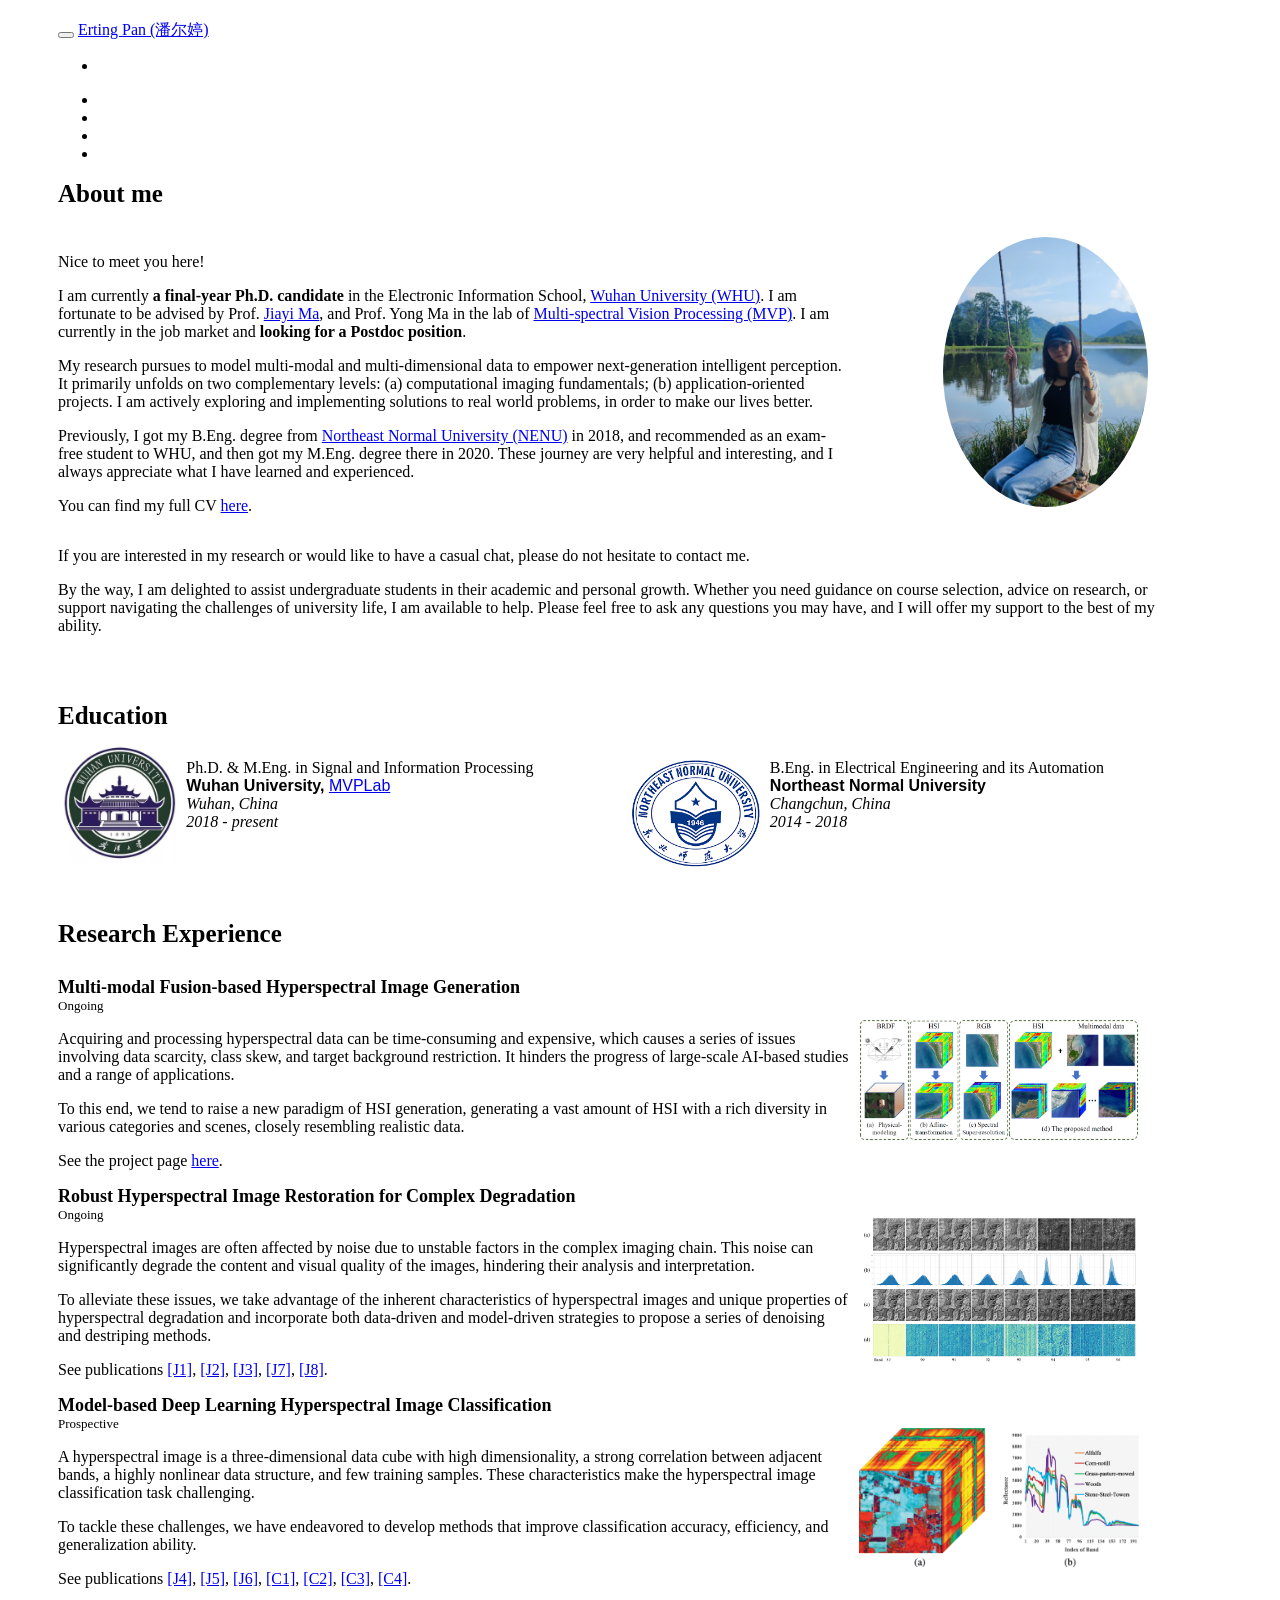
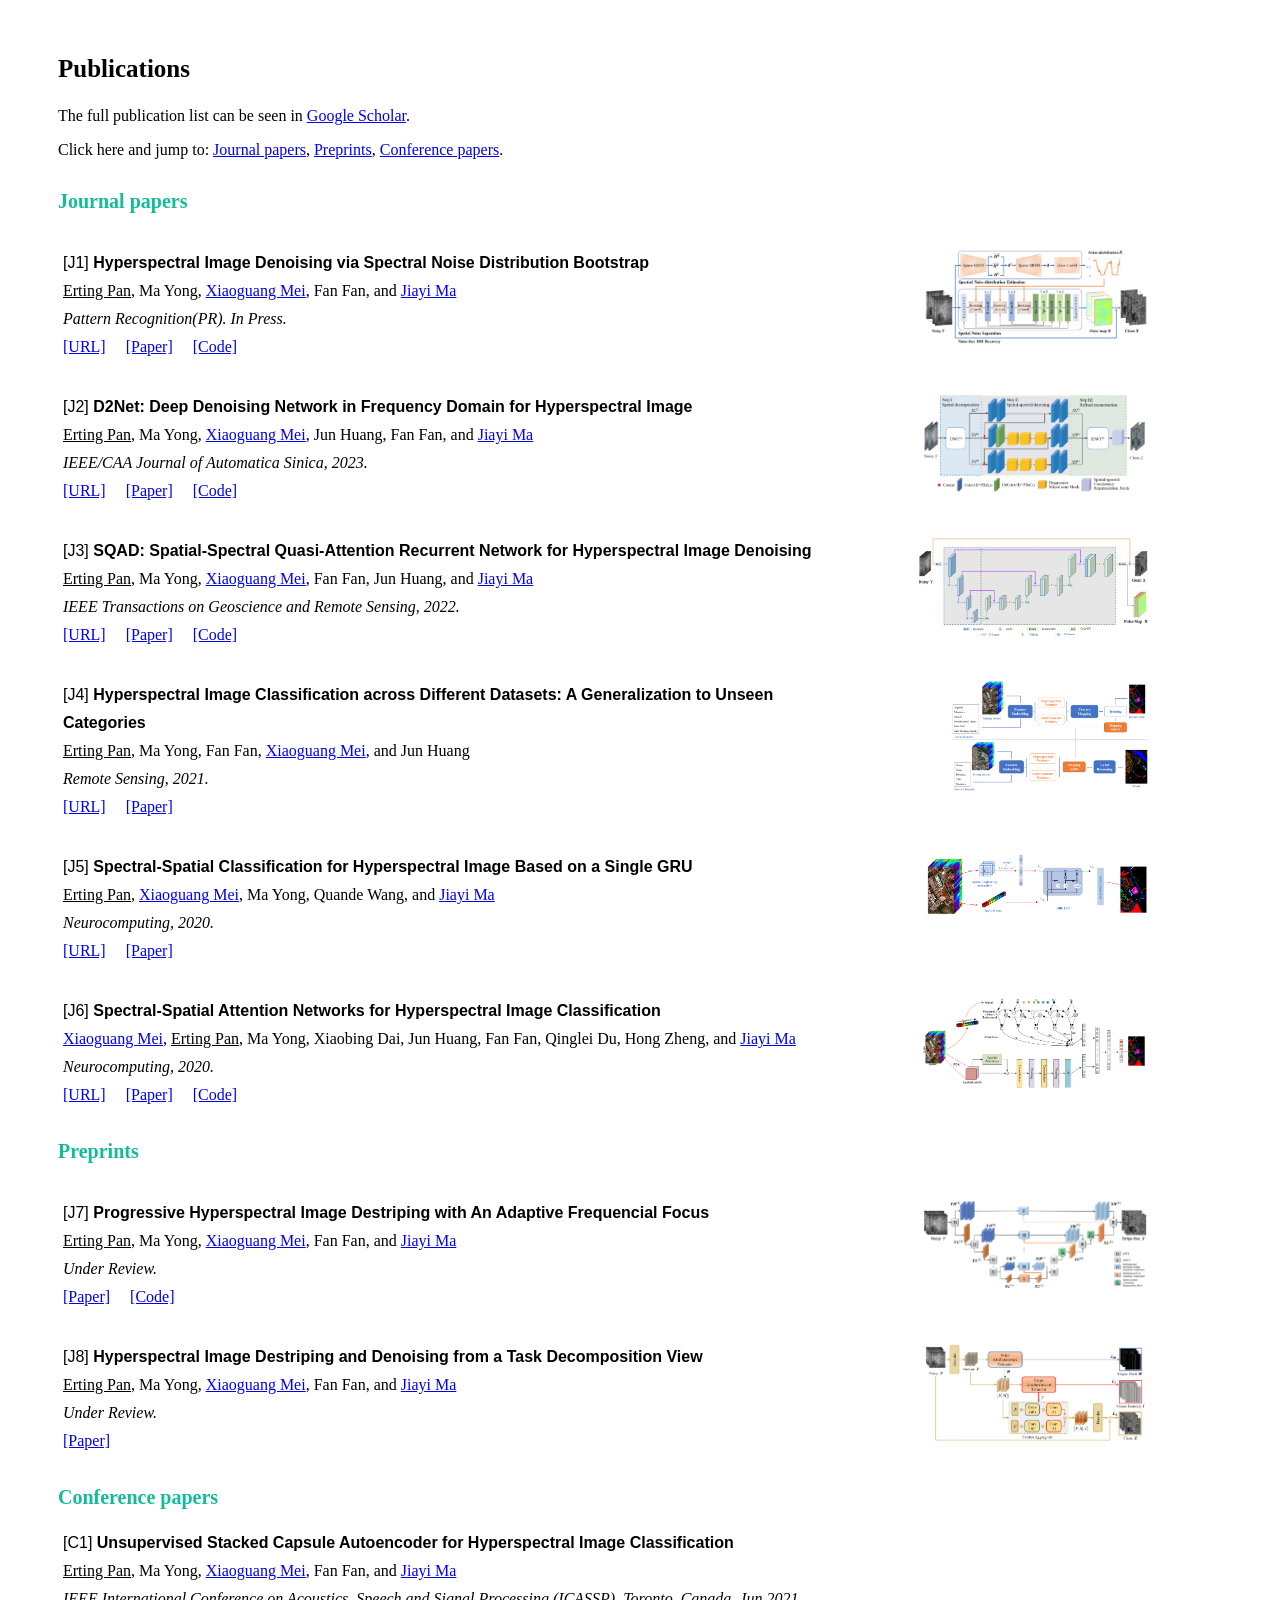
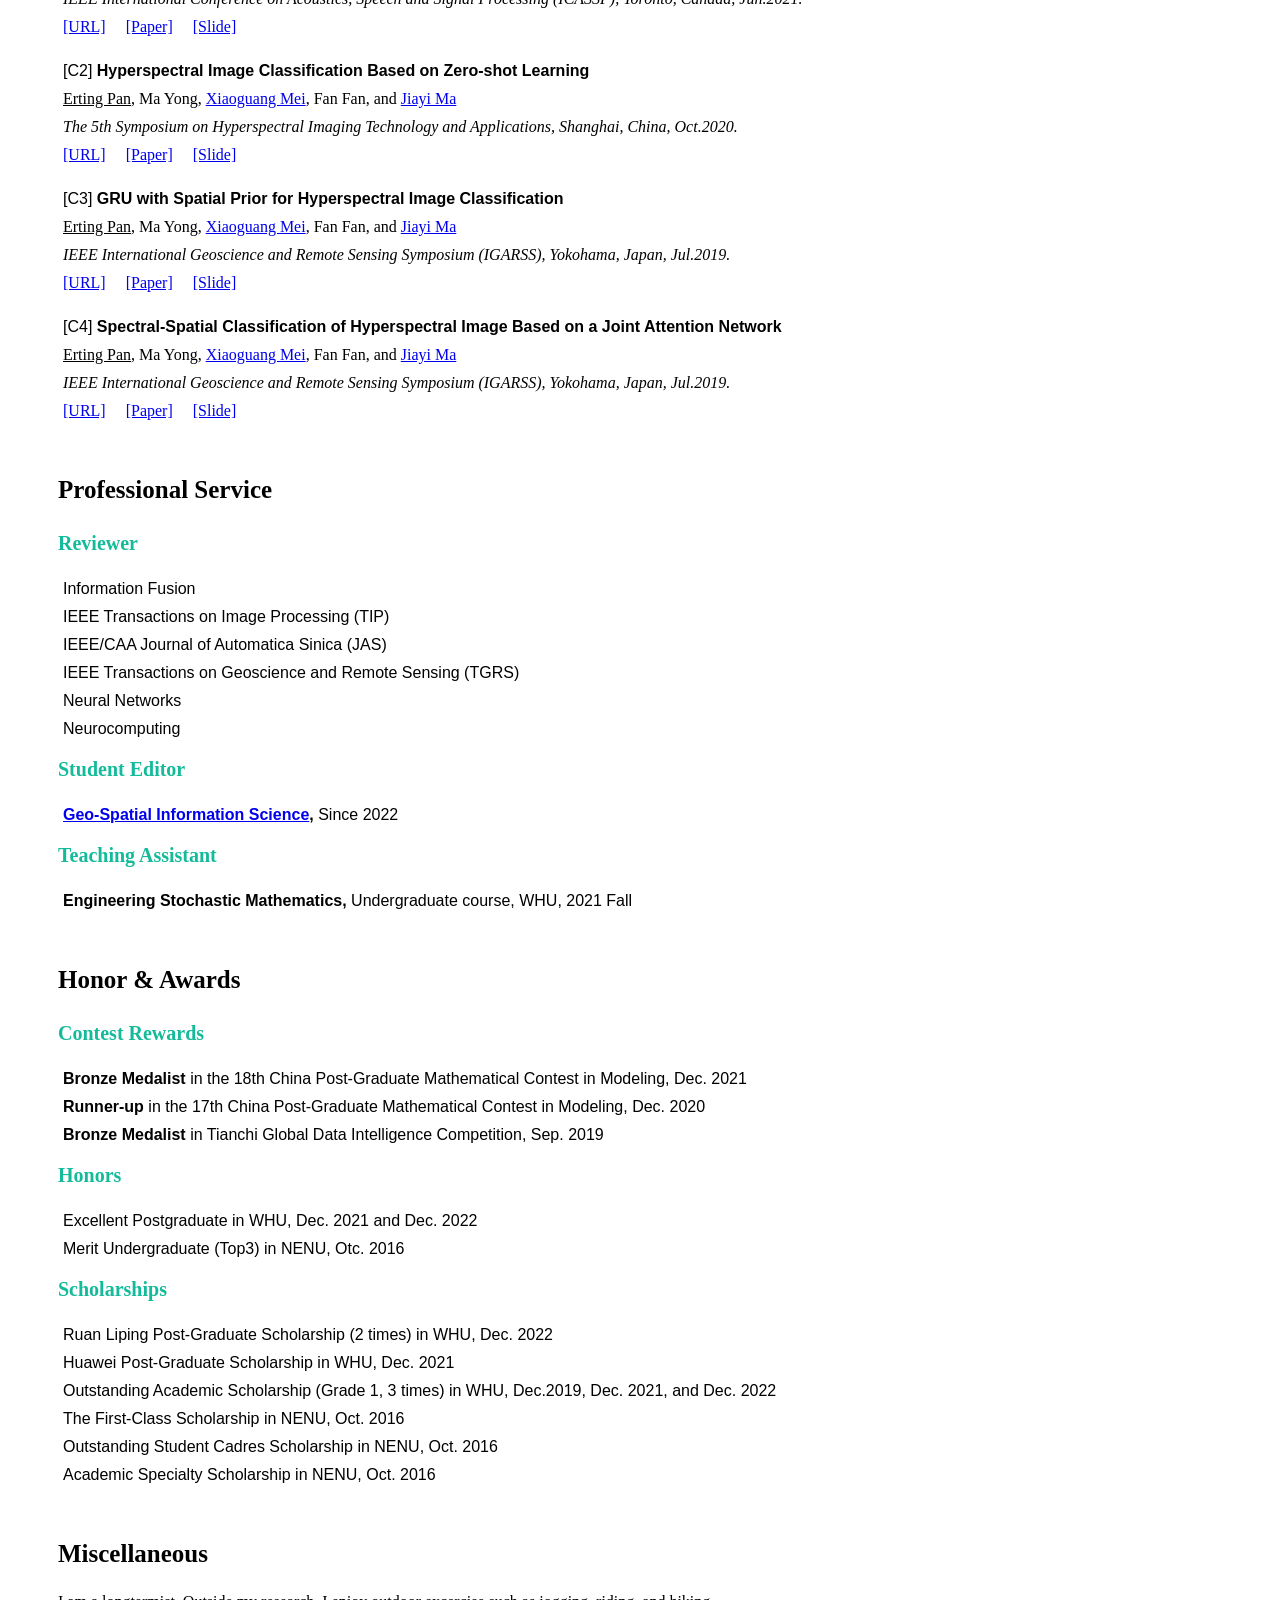
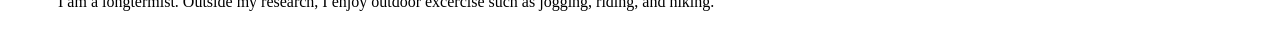
==== index.html @ c7784c76 "Update index.html" ====
<!DOCTYPE html>

<html>

<head>

<meta charset="utf-8" />
<meta name="generator" content="pandoc" />
<meta http-equiv="X-UA-Compatible" content="IE=EDGE" />


<title>Erting Pan</title>

<script src="site_libs/header-attrs-2.7/header-attrs.js"></script>
<script src="site_libs/jquery-1.11.3/jquery.min.js"></script>
<meta name="viewport" content="width=device-width, initial-scale=1" />
<link href="site_libs/bootstrap-3.3.5/css/flatly.min.css" rel="stylesheet" />
<script src="site_libs/bootstrap-3.3.5/js/bootstrap.min.js"></script>
<script src="site_libs/bootstrap-3.3.5/shim/html5shiv.min.js"></script>
<script src="site_libs/bootstrap-3.3.5/shim/respond.min.js"></script>
<style>h1 {font-size: 34px;}
       h1.title {font-size: 38px;}
       h2 {font-size: 30px;}
       h3 {font-size: 24px;}
       h4 {font-size: 18px;}
       h5 {font-size: 16px;}
       h6 {font-size: 12px;}
       code {color: inherit; background-color: rgba(0, 0, 0, 0.04);}
       pre:not([class]) { background-color: white }</style>
<script src="site_libs/jqueryui-1.11.4/jquery-ui.min.js"></script>
<link href="site_libs/tocify-1.9.1/jquery.tocify.css" rel="stylesheet" />
<script src="site_libs/tocify-1.9.1/jquery.tocify.js"></script>
<script src="site_libs/navigation-1.1/tabsets.js"></script>
<link href="site_libs/highlightjs-9.12.0/default.css" rel="stylesheet" />
<script src="site_libs/highlightjs-9.12.0/highlight.js"></script>
<link href="site_libs/font-awesome-5.1.0/css/all.css" rel="stylesheet" />
<link href="site_libs/font-awesome-5.1.0/css/v4-shims.css" rel="stylesheet" />
<link rel="apple-touch-icon" sizes="180x180" href="icon_images/marceline_180.jpg">
<link rel="icon" type="image/jpg" sizes="32x32" href="icon_images/marceline_32.jpg">
<link rel="icon" type="image/jpg" sizes="16x16" href="icon_images/marceline_16.jpg">
<link rel="manifest" href="icon_images/site.webmanifest">
<link rel="stylesheet" href="css/academicons.min.css"/>

<style type="text/css">
  code{white-space: pre-wrap;}
  span.smallcaps{font-variant: small-caps;}
  span.underline{text-decoration: underline;}
  div.column{display: inline-block; vertical-align: top; width: 50%;}
  div.hanging-indent{margin-left: 1.5em; text-indent: -1.5em;}
  ul.task-list{list-style: none;}
    </style>

<style type="text/css">code{white-space: pre;}</style>
<script type="text/javascript">
if (window.hljs) {
  hljs.configure({languages: []});
  hljs.initHighlightingOnLoad();
  if (document.readyState && document.readyState === "complete") {
    window.setTimeout(function() { hljs.initHighlighting(); }, 0);
  }
}
</script>



<style type = "text/css">
.main-container {
  max-width: 940px;
  margin-left: auto;
  margin-right: auto;
}
img {
  max-width:100%;
}
.tabbed-pane {
  padding-top: 12px;
}
.html-widget {
  margin-bottom: 20px;
}
button.code-folding-btn:focus {
  outline: none;
}
summary {
  display: list-item;
}
pre code {
  padding: 0;
}
</style>


<style type="text/css">
.dropdown-submenu {
  position: relative;
}
.dropdown-submenu>.dropdown-menu {
  top: 0;
  left: 100%;
  margin-top: -6px;
  margin-left: -1px;
  border-radius: 0 6px 6px 6px;
}
.dropdown-submenu:hover>.dropdown-menu {
  display: block;
}
.dropdown-submenu>a:after {
  display: block;
  content: " ";
  float: right;
  width: 0;
  height: 0;
  border-color: transparent;
  border-style: solid;
  border-width: 5px 0 5px 5px; 
  border-left-color: #cccccc;
  margin-top: 5px;
  margin-right: -10px;
}
.dropdown-submenu:hover>a:after {
  border-left-color: #adb5bd;
}
.dropdown-submenu.pull-left {
  float: none;
}
.dropdown-submenu.pull-left>.dropdown-menu {
  left: -100%;
  margin-left: 10px;
  border-radius: 6px 0 6px 6px;
}
</style>

<script type="text/javascript">
// manage active state of menu based on current page
$(document).ready(function () {
  // active menu anchor
  href = window.location.pathname
  href = href.substr(href.lastIndexOf('/') + 1)
  if (href === "")
    href = "index.html";
  var menuAnchor = $('a[href="' + href + '"]');

  // mark it active
  menuAnchor.tab('show');

  // if it's got a parent navbar menu mark it active as well
  menuAnchor.closest('li.dropdown').addClass('active');

  // Navbar adjustments
  var navHeight = $(".navbar").first().height() + 15;
  var style = document.createElement('style');
  var pt = "padding-top: " + navHeight + "px; ";
  var mt = "margin-top: -" + navHeight + "px; ";
  var css = "";
  // offset scroll position for anchor links (for fixed navbar)
  for (var i = 1; i <= 6; i++) {
    css += ".section h" + i + "{ " + pt + mt + "}\n";
  }
  style.innerHTML = "body {" + pt + "padding-bottom: 40px; }\n" + css;
  document.head.appendChild(style);
});
</script>

<!-- tabsets -->

<style type="text/css">
.tabset-dropdown > .nav-tabs {
  display: inline-table;
  max-height: 500px;
  min-height: 44px;
  overflow-y: auto;
  border: 1px solid #ddd;
  border-radius: 4px;
}

.tabset-dropdown > .nav-tabs > li.active:before {
  content: "";
  font-family: 'Glyphicons Halflings';
  display: inline-block;
  padding: 10px;
  border-right: 1px solid #ddd;
}

.tabset-dropdown > .nav-tabs.nav-tabs-open > li.active:before {
  content: "&#xe258;";
  border: none;
}

.tabset-dropdown > .nav-tabs.nav-tabs-open:before {
  content: "";
  font-family: 'Glyphicons Halflings';
  display: inline-block;
  padding: 10px;
  border-right: 1px solid #ddd;
}

.tabset-dropdown > .nav-tabs > li.active {
  display: block;
}

.tabset-dropdown > .nav-tabs > li > a,
.tabset-dropdown > .nav-tabs > li > a:focus,
.tabset-dropdown > .nav-tabs > li > a:hover {
  border: none;
  display: inline-block;
  border-radius: 4px;
  background-color: transparent;
}

.tabset-dropdown > .nav-tabs.nav-tabs-open > li {
  display: block;
  float: none;
}

.tabset-dropdown > .nav-tabs > li {
  display: none;
}
</style>

<!-- code folding -->



<style type="text/css">

#TOC {
  margin: 25px 0px 20px 0px;
}
@media (max-width: 768px) {
#TOC {
  position: relative;
  width: 100%;
}
}

@media print {
.toc-content {
  /* see https://github.com/w3c/csswg-drafts/issues/4434 */
  float: right;
}
}

.toc-content {
  padding-left: 30px;
  padding-right: 40px;
}

div.main-container {
  max-width: 1200px;
}

div.tocify {
  width: 20%;
  max-width: 260px;
  max-height: 85%;
}

@media (min-width: 768px) and (max-width: 991px) {
  div.tocify {
    width: 25%;
  }
}

@media (max-width: 767px) {
  div.tocify {
    width: 100%;
    max-width: none;
  }
}

.tocify ul, .tocify li {
  line-height: 20px;
}

.tocify-subheader .tocify-item {
  font-size: 0.90em;
}

.tocify .list-group-item {
  border-radius: 0px;
}


</style>

</head>

<body>


<div class="container-fluid main-container">

<!-- setup 3col/9col grid for toc_float and main content  -->
<div class="row">
<div class="col-sm-12 col-md-4 col-lg-3">
<div id="TOC" class="tocify">
</div>
</div>

<div class="toc-content col-sm-12 col-md-8 col-lg-9">


<div class="navbar navbar-default  navbar-fixed-top" role="navigation">
  <div class="container">
    <div class="navbar-header">
      <button type="button" class="navbar-toggle collapsed" data-toggle="collapse" data-target="#navbar">
        <span class="icon-bar"></span>
        <span class="icon-bar"></span>
        <span class="icon-bar"></span>
    </button>
    <a class="navbar-brand" href="index.html">Erting Pan (潘尔婷)</a>
    </div>
    <div id="navbar" class="navbar-collapse collapse">
      <ul class="nav navbar-nav">
        <li>
  <!--a href="mailto: panerting@whu.edu.cn">Contact</a-->
</li>
</ul>
 <ul class="nav navbar-nav navbar-right">
  <li>
    <a href="mailto:panerting@whu.edu.cn">
      <span class="fas fa-envelope fa-lg"></span>  
    </a>
  </li>
  <li>
  <a href="https://scholar.google.com/citations?user=dmHmfuYAAAAJ&hl=zh-CN&oi=ao">
  <span class="ai ai-google-scholar ai-lg"></span>   
  </a>
</li>
<li>
  <a href="https://github.com/EtPan">
    <span class="fab fa-github fa-lg"></span>  
  </a>
</li>
<li>
  <a href="https://www.researchgate.net/profile/Erting-Pan">
    <span class="fab fa-researchgate fa-lg"></span>  
  </a>
</li>
      </ul>
    </div><!--/.nav-collapse -->
  </div><!--/.container -->
</div><!--/.navbar -->

<div id="header">


</div>
<div class="row">
<h1 class="optima" id="home">
About me
</h1>
</div>
<div class="row">
<div class="column_info" style="column-gap:5px">
<p><span> 
Nice to meet you here!
</span></p>
<p><span>
I am currently <strong> a final-year Ph.D. candidate </strong> in the Electronic Information School, <a href="https://www.whu.edu.cn/">Wuhan University (WHU)</a>. I am fortunate to be advised by Prof. <a href="https://sites.google.com/site/jiayima2013/home">Jiayi Ma</a>, and Prof. Yong Ma in the lab of <a href="http://mvp.whu.edu.cn/">Multi-spectral Vision Processing (MVP)</a>. I am currently in the job market and <strong> looking for a Postdoc position</strong>.
</span></p>

<p><span> My research pursues to model multi-modal and multi-dimensional data to empower next-generation intelligent perception. It primarily unfolds on two complementary levels: (a) computational imaging fundamentals; (b) application-oriented projects. I am actively exploring and implementing solutions to real world problems, in order to make our lives better.</span></p>

<p><span>
Previously, I got my B.Eng. degree from <a href="https://www.nenu.edu.cn/">Northeast Normal University (NENU)</a> in 2018, and recommended as an exam-free student to WHU, and then got my M.Eng. degree there in 2020. These journey are very helpful and interesting, and I always appreciate what I have learned and experienced.
</span></p>

<p><span> You can find my full CV <a href="myfiles/ErtingPan_CV.pdf">here</a>. </span></p>


</div>
<figure>
<p>
<img class="img-circle" src="myimages/profile.jpg" style="height:270px; margin-left:5px" align="right">
</p>
</figure>
</div>

<div class="row">
<p><span>If you are interested in my research or would like to have a casual chat, please do not hesitate to contact me.   </span></p>
<p><span>By the way, I am delighted to assist undergraduate students in their academic and personal growth. Whether you need guidance on course selection, advice on research, or support navigating the challenges of university life, I am available to help. Please feel free to ask any questions you may have, and I will offer my support to the best of my ability. </span></p>
</div>

<p> <br> </p>

<div class="row">
  <h1 class="optima">
  Education
  </h1>
  </div>
  
  <div class="row">
  <div class="column2" style="column-gap:10px">
  <img src="myimages/Logo_WHU.jpg" style="height:120px; margin-right:5px" align="left"> 
  </p>
  <span> Ph.D. & M.Eng. in Signal and Information Processing </span><br> <span class="optima"> <strong>Wuhan University,</strong> <a href="http://mvp.whu.edu.cn/">MVPLab</a> </span><br> <span> <em>Wuhan, China</em> </span><br> <span> <em>2018 - present</em> </span>
  </div>
  <div class="column2">
  </p>
  <img src="myimages/Logo_NENU.png" style="height:110px; margin-right:0px" align="left" > 
  </p>
  <span> B.Eng. in Electrical Engineering and its Automation </span><br> <span class="optima"> <strong>Northeast Normal University</strong> </span><br> <span> <em>Changchun, China</em> </span><br> <span> <em>2014 - 2018</em> </span>
  </p>
  </div>
  </div>  
  <p> <br> </p>
  <div class="row">
    <h1 class="optima">
    Research Experience
    </h1>
    </div>
    
    <div class="row">
    
    <table
    style="width:100%;border:0px;border-spacing:0px;border-collapse:separate;margin-right:auto;margin-left:auto;">
    <tbody>
    
    <tr>
    <td style="padding:0px;width:70%;vertical-align:middle">
    <a style="font-size: large; font-weight: bold;">
    Multi-modal Fusion-based  Hyperspectral Image Generation
    </a><br>
    <div style="font-size: small;">
    Ongoing
    </div>
    <p></p>
    <p>
      Acquiring and processing hyperspectral data can be time-consuming and expensive, which causes a series of issues involving data scarcity, class skew, and target background restriction. It hinders the progress of large-scale AI-based studies and a range of applications. 
    </p><p>
      To this end, we tend to raise a new paradigm of HSI generation, generating a vast amount of HSI with a rich diversity in various categories and scenes, closely resembling realistic data. 
    </p><p>
      See the project page <a href="https://yuyang95.github.io/HSI-Synthesis.github.io/">here</a>.
    </p>
    </td>
    <td style="padding:10px;width:30%;vertical-align:middle">
    <img src="myimages/HSI_Generation.png" width="280">
    </td>
    </tr>
    <p></p>
    <p></p>
    <tr>
      <td style="padding:0px;width:70%;vertical-align:middle">
      <a style="font-size: large; font-weight: bold;">
      Robust Hyperspectral Image Restoration for Complex Degradation
      </a><br>
      <div style="font-size: small;">
      Ongoing
      </div>
      <p></p>
      <p>
      Hyperspectral images are often affected by noise due to unstable factors in the complex imaging chain. This noise can significantly degrade the content and visual quality of the images, hindering their analysis and interpretation. 
      </p><p>
      To alleviate these issues, we take advantage of the inherent characteristics of hyperspectral images and unique properties of hyperspectral degradation and incorporate both data-driven and model-driven strategies to propose a series of denoising and destriping methods. 
      </p><p>
      See publications <a href="#J1" >[J1]</a>, <a href="#J2" >[J2]</a>, <a href="#J3" >[J3]</a>, <a href="#J7" >[J7]</a>, <a href="#J8" >[J8]</a>.
      </p>
      </td>
      <td style="padding:10px;width:30%;vertical-align:middle">
      <img src="myimages/HSI_Restoration.png" width="280">
      </td>
      </tr>
      <p></p>
      <p></p>
    
      <tr>
      <td style="padding:0px;width:70%;vertical-align:middle">
      <a style="font-size: large; font-weight: bold;">
      Model-based Deep Learning Hyperspectral Image Classification
      </a><br>
      <div style="font-size: small;">
      Prospective
      </div>
      <p></p>
      <p>
      A hyperspectral image is a three-dimensional data cube with high dimensionality, a strong correlation between adjacent bands, a highly nonlinear data structure, and few training samples. These characteristics make the hyperspectral image classification task challenging. 
      </p><p>
      To tackle these challenges, we have endeavored to develop methods that improve classification accuracy, efficiency, and generalization ability. 
      </p><p>
      See publications  <a href="#J4" >[J4]</a>, <a href="#J5" >[J5]</a>, <a href="#J6" >[J6]</a>, <a href="#C1" >[C1]</a>, <a href="#C2" >[C2]</a>, <a href="#C3" >[C3]</a>, <a href="#C4" >[C4]</a>.
      </p>
      </td>
      <td style="padding:10px;width:30%;vertical-align:middle">
      <img src="myimages/HSI_Classification.png" width="280">
      </td>
      </tr>
      <p></p>

    </tbody>
    </table>
    
    </div>
<p> <br> </p>

<div class="row">
<h1 class="optima" id="pub">
Publications 
</h1>
</div>
<div class="row" style="margin-top:-5px">
<p>The full publication list can be seen in <a href="https://scholar.google.com/citations?user=dmHmfuYAAAAJ&hl=zh-CN&oi=ao">Google Scholar</a>.</p>
<p>Click here and jump to:   <a href="#jour" style="font-family:optima">Journal papers</a>, <a href="#pre" style="font-family:optima">Preprints</a>,  <a href="#conf" style="font-family:optima">Conference papers</a>.</p>
</div>


<div class="row" style="margin-top:-5px; margin-bottom:0px">
<h3 class="optima" id="jour">
Journal papers
</h3>
</div>
  
<div class="row">
  <div class="column_paper" style="column-gap:10px">
  <span class="optima" id="J1"> [J1] <strong>Hyperspectral Image Denoising via Spectral Noise Distribution Bootstrap</strong> </span><br> 
  <span> <u>Erting Pan</u>, Ma Yong, <a href="https://meixiaoguang.github.io/EN/">Xiaoguang Mei</a>, Fan Fan, and <a href="https://sites.google.com/site/jiayima2013/home">Jiayi Ma</a> </span><br> 
  <span> <em>Pattern Recognition(PR). In Press.</em> </span><br> 
  <span> <a href="https://doi.org/10.1016/j.patcog.2023.109699"><i class="fas fa-link"></i> [URL]</a> &nbsp &nbsp
    <a href="mypapers/2023PR_N-Net.pdf"><i class="fas fa-file-pdf"></i> [Paper]</a> &nbsp &nbsp
    <a href="https://github.com/EtPan/N-Net"><i class="fas fa-code"></i> [Code]</a> </span><br>
  </p>
  </div>
  <figure>
  <p>
  <img src="myimages/2023PR_NNet.png" 
  height="95px" width="auto" align="right">
  </figure>
  </div>


<div class="row">
  <div class="column_paper" style="column-gap:10px">
  <span class="optima" id="J2"> [J2]   <strong>D2Net: Deep Denoising Network in Frequency Domain for Hyperspectral Image</strong> </span><br> 
  <span> <u>Erting Pan</u>, Ma Yong, <a href="https://meixiaoguang.github.io/EN/">Xiaoguang Mei</a>, Jun Huang, Fan Fan, and <a href="https://sites.google.com/site/jiayima2013/home">Jiayi Ma</a> </span><br> 
  <span> <em>IEEE/CAA Journal of Automatica Sinica, 2023.</em> </span><br> 
  <span> <a href="https://ieeexplore.ieee.org/abstract/document/9910374"><i class="fas fa-link"></i> [URL]</a> &nbsp &nbsp
    <a href="mypapers/2023JAS_D2Net.pdf"><i class="fas fa-file-pdf"></i> [Paper]</a> &nbsp &nbsp
    <a href="https://github.com/EtPan/D2Net"><i class="fas fa-code"></i> [Code] </a> </span><br>
  </p>
  </div>
  <figure>
  <p>
  <img src="myimages/2023JAS_D2Net.png" 
  height="100px" width="auto" align="right">
  </figure>
  </div>

  <div class="row">
    <div class="column_paper" style="column-gap:10px">
    <span class="optima" id="J3"> [J3] <strong>SQAD: Spatial-Spectral Quasi-Attention Recurrent Network for Hyperspectral Image Denoising</strong> </span><br> 
    <span> <u>Erting Pan</u>, Ma Yong, <a href="https://meixiaoguang.github.io/EN/">Xiaoguang Mei</a>, Fan Fan, Jun Huang, and <a href="https://sites.google.com/site/jiayima2013/home">Jiayi Ma</a> </span><br> 
    <span> <em>IEEE Transactions on Geoscience and Remote Sensing, 2022.</em> </span><br> 
    <span><a href="https://ieeexplore.ieee.org/abstract/document/9732909"><i class="fas fa-link"></i> [URL]</a> &nbsp &nbsp
    <a href="mypapers/2022TGRS_SQAD.pdf"><i class="fas fa-file-pdf"></i>[Paper]</a> &nbsp &nbsp
    <a href="https://github.com/EtPan/SQAD"><i class="fas fa-code"></i>[Code]</a> </span><br>
    </p>
    </div>
    <figure>
    <p>
    <img src="myimages/2022TGRS_SQAD.png" 
    height="100px" width="auto" align="right">
    </figure>
    </div>

  <div class="row">
    <div class="column_paper" style="column-gap:10px">
    <span class="optima" id="J4"> [J4] <strong>Hyperspectral Image Classification across Different Datasets: A Generalization to Unseen Categories</strong> </span><br> 
    <span> <u>Erting Pan</u>, Ma Yong, Fan Fan, <a href="https://meixiaoguang.github.io/EN/">Xiaoguang Mei</a>, and Jun Huang </span><br> 
    <span> <em>Remote Sensing, 2021.</em> </span><br> 
    <span><a href="https://doi.org/10.3390/rs13091672"><i class="fas fa-link"></i> [URL]</a> &nbsp &nbsp
    <a href="mypapers/2021RS_ZSL.pdf"><i class="fas fa-file-pdf"></i>[Paper]</a> &nbsp &nbsp
    <!--a href="https://github.com/EtPan/SQAD"><i class="fas fa-code"></i> code</a--> 
    </span><br>
    </p>
    </div>
    <figure>
    <p>
    <img src="myimages/2021RS_ZSL.png" 
    height="110px" width="auto" align="right">
    </figure>
    </div>

  <div class="row">
    <div class="column_paper" style="column-gap:10px">
    <span class="optima" id="J5"> [J5] <strong>Spectral-Spatial Classification for Hyperspectral Image Based on a Single GRU</strong> </span><br> 
    <span> <u>Erting Pan</u>, <a href="https://meixiaoguang.github.io/EN/">Xiaoguang Mei</a>, Ma Yong, Quande Wang, and <a href="https://sites.google.com/site/jiayima2013/home">Jiayi Ma</a> </span><br> 
    <span> <em>Neurocomputing, 2020.</em> </span><br> 
    <span><a href=" https://doi.org/10.1016/j.neucom.2020.01.029"><i class="fas fa-link"></i> [URL]</a> &nbsp &nbsp
    <a href="mypapers/2020NeuroCom_SPGRU.pdf"><i class="fas fa-file-pdf"></i>[Paper]</a> 
    <!--a href="https://github.com/EtPan/SQAD"><i class="fas fa-code"></i> code</a--> 
    </span><br>
    </p>
    </div>
    <figure>
    <p>
    <img src="myimages/2020NeuCom_SPGRU.png" 
    height="63px" width="auto" align="right">
    </figure>
    </div>

  <div class="row">
    <div class="column_paper" style="column-gap:10px">
    <span class="optima" id="J6"> [J6] <strong>Spectral-Spatial Attention Networks for Hyperspectral Image Classification</strong> </span><br> 
    <span> <a href="https://meixiaoguang.github.io/EN/">Xiaoguang Mei</a>, <u>Erting Pan</u>, Ma Yong, Xiaobing Dai, Jun Huang, Fan Fan, Qinglei Du, Hong Zheng, and <a href="https://sites.google.com/site/jiayima2013/home">Jiayi Ma</a> </span><br> 
    <span> <em>Neurocomputing, 2020.</em> </span><br> 
    <span> <a href="https://doi.org/10.3390/rs11080963"><i class="fas fa-link"></i> [URL]</a> &nbsp &nbsp
    <a href="mypapers/2019RS_SSAN.pdf"><i class="fas fa-file-pdf"></i>[Paper]</a> &nbsp &nbsp
    <a href="https://github.com/EtPan/SSAN"><i class="fas fa-code"></i>[Code]</a> 
    </span><br>
    </p>
    </div>
    <figure>
    <p>
    <img src="myimages/2019RS_SSAN.png" 
    height="92px" width="auto" align="right">
    </figure>
    </div>

<div class="row" style="margin-top:-5px; margin-bottom:0px">
<h3 class="optima" id="pre">
Preprints
</h3>
</div>

  <div class="row">
    <div class="column_paper" style="column-gap:10px">
    <span class="optima" id="J7"> [J7] <strong>Progressive Hyperspectral Image Destriping with An Adaptive Frequencial Focus</strong> </span><br> 
    <span> <u>Erting Pan</u>, Ma Yong, <a href="https://meixiaoguang.github.io/EN/">Xiaoguang Mei</a>, Fan Fan, and <a href="https://sites.google.com/site/jiayima2013/home">Jiayi Ma</a> </span><br>  
    <span> <em>Under Review.</em> </span><br> 
    <span> <a href="mypapers/2023TGRS-PHID.pdf"><i class="fas fa-file-pdf"></i>[Paper]</a> &nbsp &nbsp
    <a href="https://github.com/EtPan/PHID"><i class="fas fa-code"></i>[Code]</a> 
    </span><br>
    </p>
    </div>
    <figure>
    <p>
    <img src="myimages/2023TGRS_PHID.png" 
    height="90px" width="auto" align="right">
    </figure>
    </div>

  <div class="row">
    <div class="column_paper" style="column-gap:10px">
    <span class="optima" id="J8"> [J8] <strong>Hyperspectral Image Destriping and Denoising from a Task Decomposition View</strong> </span><br> 
    <span> <u>Erting Pan</u>, Ma Yong, <a href="https://meixiaoguang.github.io/EN/">Xiaoguang Mei</a>, Fan Fan, and <a href="https://sites.google.com/site/jiayima2013/home">Jiayi Ma</a> </span><br>  
    <span> <em>Under Review.</em> </span><br> 
    <span> <a href="mypapers/2023.pdf"><i class="fas fa-file-pdf"></i>[Paper]</a> 
    <!--a href="https://github.com/EtPan/SSAN"><i class="fas fa-code"></i> code</a--> 
    </span><br>
    </p>
    </div>
    <figure>
    <p>
    <img src="myimages/2023PR-MTL.png" 
    height="100px" width="auto" align="right">
    </figure>
    </div>

<div class="row" style="margin-top:-5px; margin-bottom:0px">
<h3 class="optima" id="conf">
Conference papers
</h3>
</div>

  <div class="row">
    <div class="column_conf">
    <span class="optima" id="C1"> [C1] <strong>Unsupervised Stacked Capsule Autoencoder for Hyperspectral Image Classification</strong> </span><br> 
    <span> <u>Erting Pan</u>, Ma Yong, <a href="https://meixiaoguang.github.io/EN/">Xiaoguang Mei</a>, Fan Fan, and <a href="https://sites.google.com/site/jiayima2013/home">Jiayi Ma</a> </span><br>  
    <span> <em> IEEE International Conference on Acoustics, Speech and Signal Processing (ICASSP), Toronto, Canada, Jun.2021.</em> </span><br> 
    <span><a href="https://www.2021.ieeeicassp.org/2021.ieeeicassp.org/papers/ViewPaper481e.html?PaperNum=4738"><i class="fas fa-link"></i> [URL]</a> &nbsp &nbsp
    <a href="mypapers/2021ICASSP.pdf"><i class="fas fa-file-pdf"></i>[Paper]</a> &nbsp &nbsp
    <a href="mypapers/Slides_ICASSP2021.pdf"><i class="fab fa-slideshare"></i>[Slide]</a> 
    </span><br>
    </p>
    </div></div>

  <div class="row">
    <div class="column_conf">
    <span class="optima" id="C2"> [C2]  <strong>Hyperspectral Image Classification Based on Zero-shot Learning</strong> </span><br> 
    <span> <u>Erting Pan</u>, Ma Yong, <a href="https://meixiaoguang.github.io/EN/">Xiaoguang Mei</a>, Fan Fan, and <a href="https://sites.google.com/site/jiayima2013/home">Jiayi Ma</a> </span><br>  
    <span> <em>The 5th Symposium on Hyperspectral Imaging Technology and Applications, Shanghai, China, Oct.2020.</em> </span><br> 
    <span> <a href="https://b2b.csoe.org.cn/meeting/GGP2020.html"><i class="fas fa-link"></i> [URL]</a> &nbsp &nbsp
    <a href="mypapers/2020GGP-09-002.pdf"><i class="fas fa-file-pdf"></i> [Paper]</a> &nbsp &nbsp
    <a href="mypapers/Slides_GGP2020pdf.pdf"><i class="fab fa-slideshare"></i>[Slide]</a> 
    </span><br>
    </p>
    </div></div>

  <div class="row">
    <div class="column_conf">
    <span class="optima" id="C3"> [C3]  <strong>GRU with Spatial Prior for Hyperspectral Image Classification</strong> </span><br> 
    <span> <u>Erting Pan</u>, Ma Yong, <a href="https://meixiaoguang.github.io/EN/">Xiaoguang Mei</a>, Fan Fan, and <a href="https://sites.google.com/site/jiayima2013/home">Jiayi Ma</a> </span><br>  
    <span> <em>IEEE International Geoscience and Remote Sensing Symposium (IGARSS), Yokohama, Japan, Jul.2019.</em> </span><br> 
    <span> <a href="https://igarss2019.org/papers/Viewpapers.asp?PaperNum=3955"><i class="fas fa-link"></i> [URL]</a> &nbsp &nbsp
    <a href="mypapers/2019IGRASS_SPGRU.pdf"><i class="fas fa-file-pdf"></i>[Paper]</a> &nbsp &nbsp
    <a href="mypapers/Slides_IGARSS2019_SSGRU.pdf"><i class="fab fa-slideshare"></i>[Slide]</a> 
    </span><br>
    </p>
    </div></div>
      
  <div class="row">
    <div class="column_conf">
    <span class="optima" id="C4"> [C4]  <strong>Spectral-Spatial Classification of Hyperspectral Image Based on a Joint Attention Network</strong> </span><br> 
    <span> <u>Erting Pan</u>, Ma Yong, <a href="https://meixiaoguang.github.io/EN/">Xiaoguang Mei</a>, Fan Fan, and <a href="https://sites.google.com/site/jiayima2013/home">Jiayi Ma</a> </span><br>  
    <span> <em>IEEE International Geoscience and Remote Sensing Symposium (IGARSS), Yokohama, Japan, Jul.2019.</em> </span><br> 

    <span> <a href="https://igarss2019.org/papers/Viewpapers.asp?PaperNum=1663"><i class="fas fa-link"></i> [URL]</a> &nbsp &nbsp
    <a href="mypapers/2019IGRASS_SSAN.pdf"><i class="fas fa-file-pdf"></i> [Paper]</a> &nbsp &nbsp
    <a href="mypapers/Slides_IGARSS2019_SSAN.pdf"><i class="fab fa-slideshare"></i> [Slide]</a> 
    </span><br>
  </div></div>
  <p> <br> </p>

<div class="row">
  <h1 class="optima" id="serve">
  Professional Service
  </h1>
  </div>
  <div class="row" style="margin-top:-5px; margin-bottom:0px">
    <h3 class="optima" id="conf">
    Reviewer
    </h3>
    </div>
    <div class="row">
    <div class="column_conf">
    <span class="optima"> Information Fusion</span><br>  
    <span class="optima"> IEEE Transactions on Image Processing (TIP)</span><br>  
    <span class="optima"> IEEE/CAA Journal of Automatica Sinica (JAS)</span><br> 
    <span class="optima"> IEEE Transactions on Geoscience and Remote Sensing (TGRS)</span><br> 
    <span class="optima"> Neural Networks</span><br> 
    <span class="optima"> Neurocomputing</span><br> 
    </div></div>

    <div class="row" style="margin-top:-5px; margin-bottom:0px">
      <h3 class="optima" id="conf">
      Student Editor
      </h3>
      </div>
      <div class="row">
      <div class="column_conf">
      <span class="optima"> <strong><a href="https://www.tandfonline.com/journals/tgsi20">Geo-Spatial Information Science</a>,</strong> Since 2022</span><br>  
      </div></div>

  <div class="row" style="margin-top:-5px; margin-bottom:0px">
    <h3 class="optima" id="conf">
    Teaching Assistant
    </h3>
    </div>
    <div class="row">
    <div class="column_conf">
    <span class="optima"> <strong>Engineering Stochastic Mathematics,</strong> Undergraduate course, WHU, 2021 Fall</span><br>  
    </div></div>
<p> <br> </p>

<div class="row">
  <h1 class="optima" id="honor">
  Honor &  Awards
  </h1>
  </div>
  <div class="row" style="margin-top:-5px; margin-bottom:0px">
    <h3 class="optima" id="conf">
    Contest Rewards
    </h3>
    </div>
    <div class="row">
    <div class="column_conf">
    <span class="optima">  <strong>Bronze Medalist</strong> in the 18th China Post-Graduate Mathematical Contest in Modeling, Dec. 2021 </span><br>  
    <span class="optima">  <strong>Runner-up</strong> in the 17th China Post-Graduate Mathematical Contest in Modeling, Dec. 2020</span><br>  
    <span class="optima">  <strong>Bronze Medalist</strong> in Tianchi Global Data Intelligence Competition, Sep. 2019</span><br> 
    </div></div>

    <div class="row" style="margin-top:-5px; margin-bottom:0px">
      <h3 class="optima" id="conf">
      Honors
      </h3>
      </div>
      <div class="row">
      <div class="column_conf">
      <span class="optima"> Excellent Postgraduate in WHU, Dec. 2021 and Dec. 2022</span><br>  
      <span class="optima"> Merit Undergraduate (Top3) in NENU, Otc. 2016</span><br>  
      </div></div>

  <div class="row" style="margin-top:-5px; margin-bottom:0px">
    <h3 class="optima" id="conf">
    Scholarships
    </h3>
    </div>
    <div class="row">
    <div class="column_conf">
    <span class="optima"> Ruan Liping Post-Graduate Scholarship (2 times) in WHU, Dec. 2022</span><br>  
    <span class="optima"> Huawei Post-Graduate Scholarship in WHU, Dec. 2021</span><br> 
    <span class="optima"> Outstanding Academic Scholarship (Grade 1, 3 times) in WHU, Dec.2019, Dec. 2021, and Dec. 2022</span><br> 
    <span class="optima"> The First-Class Scholarship in NENU, Oct. 2016</span><br> 
    <span class="optima"> Outstanding Student Cadres Scholarship in NENU, Oct. 2016</span><br> 
    <span class="optima"> Academic Specialty Scholarship in NENU, Oct. 2016</span><br> 
    </div></div>
<p> <br> </p>

<div class="row">
<h1 class="optima" id="misc">
Miscellaneous 
</h1>
</div>
<div class="row" style="margin-top:-5px">
<p>I am a longtermist. Outside my research, I enjoy outdoor excercise such as jogging, riding, and hiking.</p>
</div>

<style type="text/css">
#TOC {
  left: 50px;
  width: 200px;
  margin: 20px 0px 0px 0px;
}

.main-container {
    margin-left: 20px;
}
</style>
<style type="text/css">
.column {
  float: left;
  margin-left: 0px;
  margin-right: 0px;
  width: 20%;
}

.column2 {
  float: left;
  margin-left: 0px;
  margin-right: 0px;
  width: 50%;
}

.column3 {
  float: left;
  margin-left: 0px;
  margin-right: 0px;
  width: 33%;
}

.row:after {
  content: "";
  display: table;
  clear: both;
}

@media screen and (max-width: 600px) {
  .column {
    width: 100%;
  }
}

.column_info {
  float: left;
  margin-left: 0px;
  width: 70%
}

.column_paper {
  float: left;
  margin-left: 5px;
  width: 70%;
  line-height: 1.75em
}

.column_conf {
  float: left;
  margin-left: 5px;
  width: 100%;
  line-height: 1.75em
}

.left_paper {
  width: 27%;
}

.img-circle {
    border-radius: 50%;
}


h1.optima{
  font-size: 25px;
  font-family: optima;
  margin-bottom: 10pt
}


h3.optima{
  font-size: 20px;
  font-family: optima;
  color:#14BB9A
}


span.optima{font-family:optima, Sans-serif}
</style>



</div>
</div>

</div>

<script>

// add bootstrap table styles to pandoc tables color:#14BB9A
function bootstrapStylePandocTables() {
  $('tr.odd').parent('tbody').parent('table').addClass('table table-condensed');
}
$(document).ready(function () {
  bootstrapStylePandocTables();
});


</script>

<!-- tabsets -->

<script>
$(document).ready(function () {
  window.buildTabsets("TOC");
});

$(document).ready(function () {
  $('.tabset-dropdown > .nav-tabs > li').click(function () {
    $(this).parent().toggleClass('nav-tabs-open');
  });
});
</script>

<!-- code folding -->

<script>
$(document).ready(function ()  {

    // move toc-ignore selectors from section div to header
    $('div.section.toc-ignore')
        .removeClass('toc-ignore')
        .children('h1,h2,h3,h4,h5').addClass('toc-ignore');

    // establish options
    var options = {
      selectors: "h1,h2,h3",
      theme: "bootstrap3",
      context: '.toc-content',
      hashGenerator: function (text) {
        return text.replace(/[.\\/?&!#<>]/g, '').replace(/\s/g, '_');
      },
      ignoreSelector: ".toc-ignore",
      scrollTo: 0
    };
    options.showAndHide = true;
    options.smoothScroll = true;

    // tocify
    var toc = $("#TOC").tocify(options).data("toc-tocify");
});
</script>

<!-- dynamically load mathjax for compatibility with self-contained -->
<script>
  (function () {
    var script = document.createElement("script");
    script.type = "text/javascript";
    script.src  = "https://mathjax.rstudio.com/latest/MathJax.js?config=TeX-AMS-MML_HTMLorMML";
    document.getElementsByTagName("head")[0].appendChild(script);
  })();
</script>

</body>
</html>
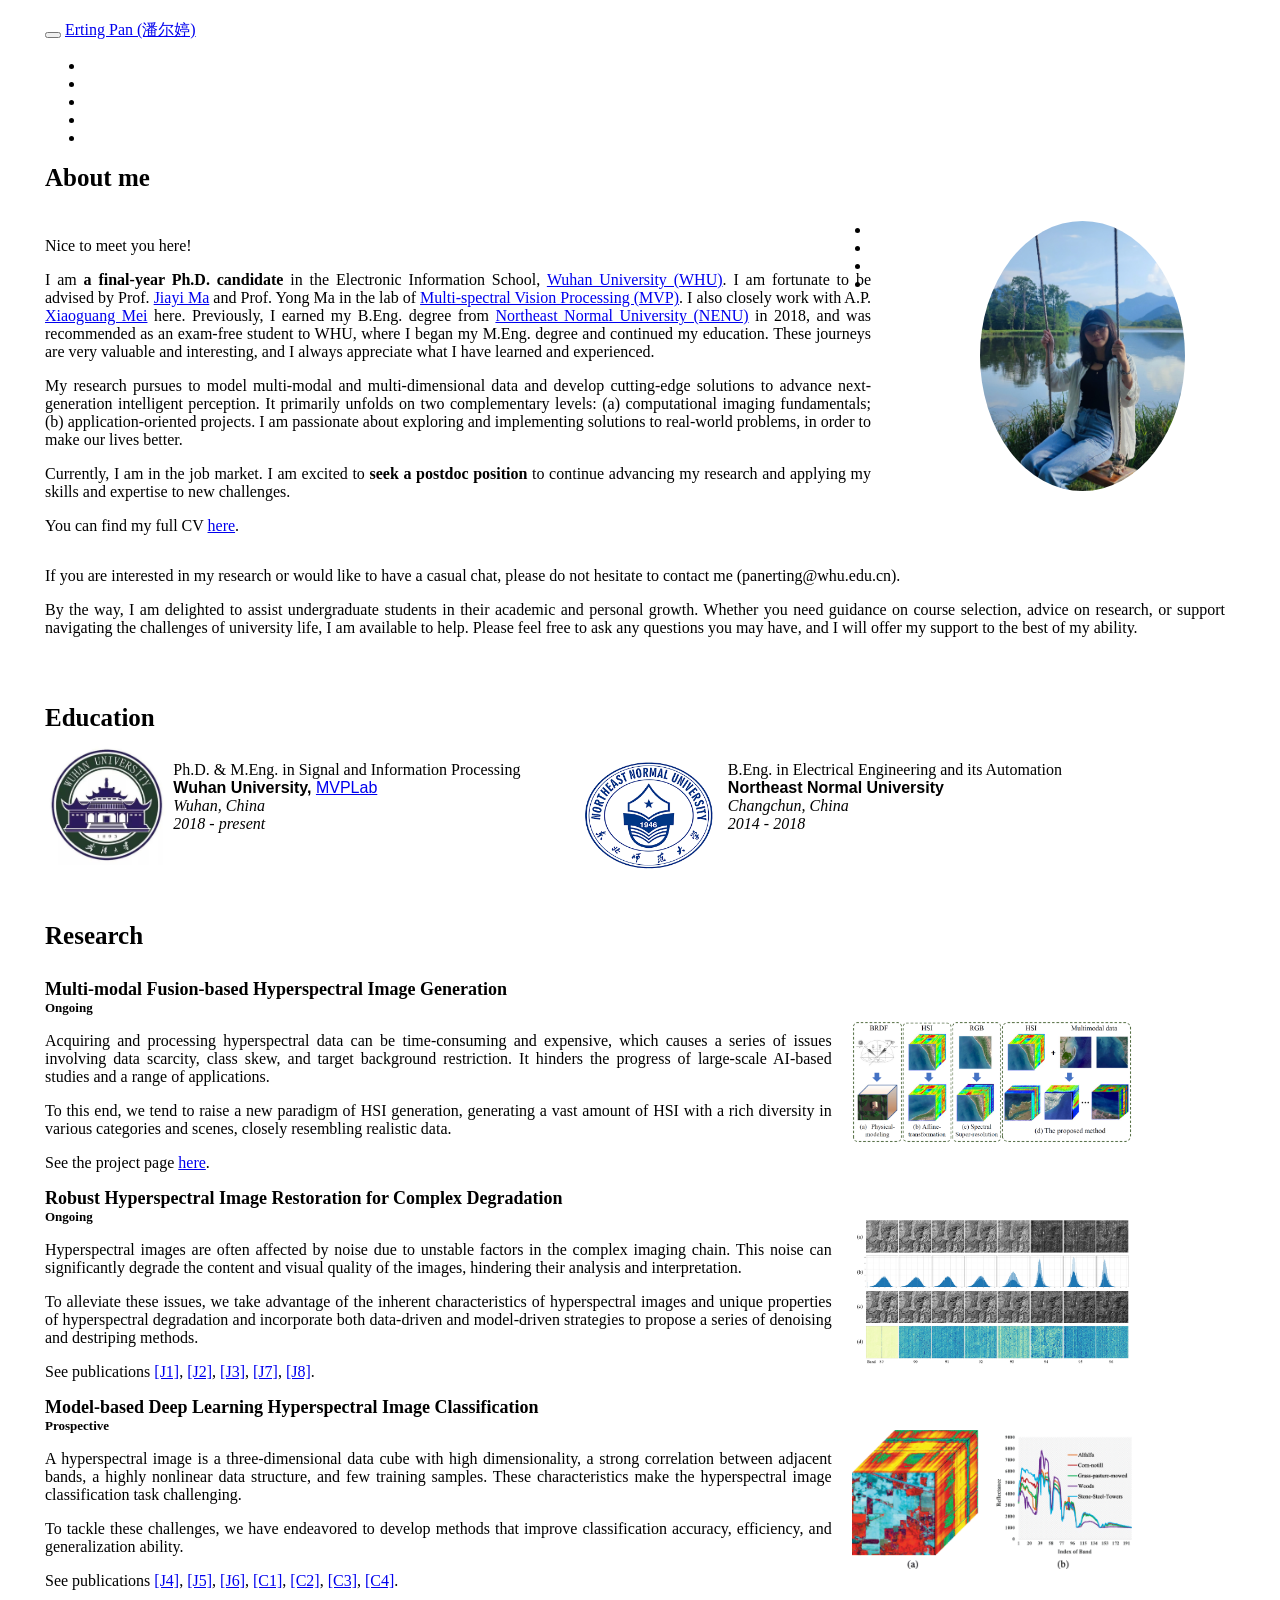
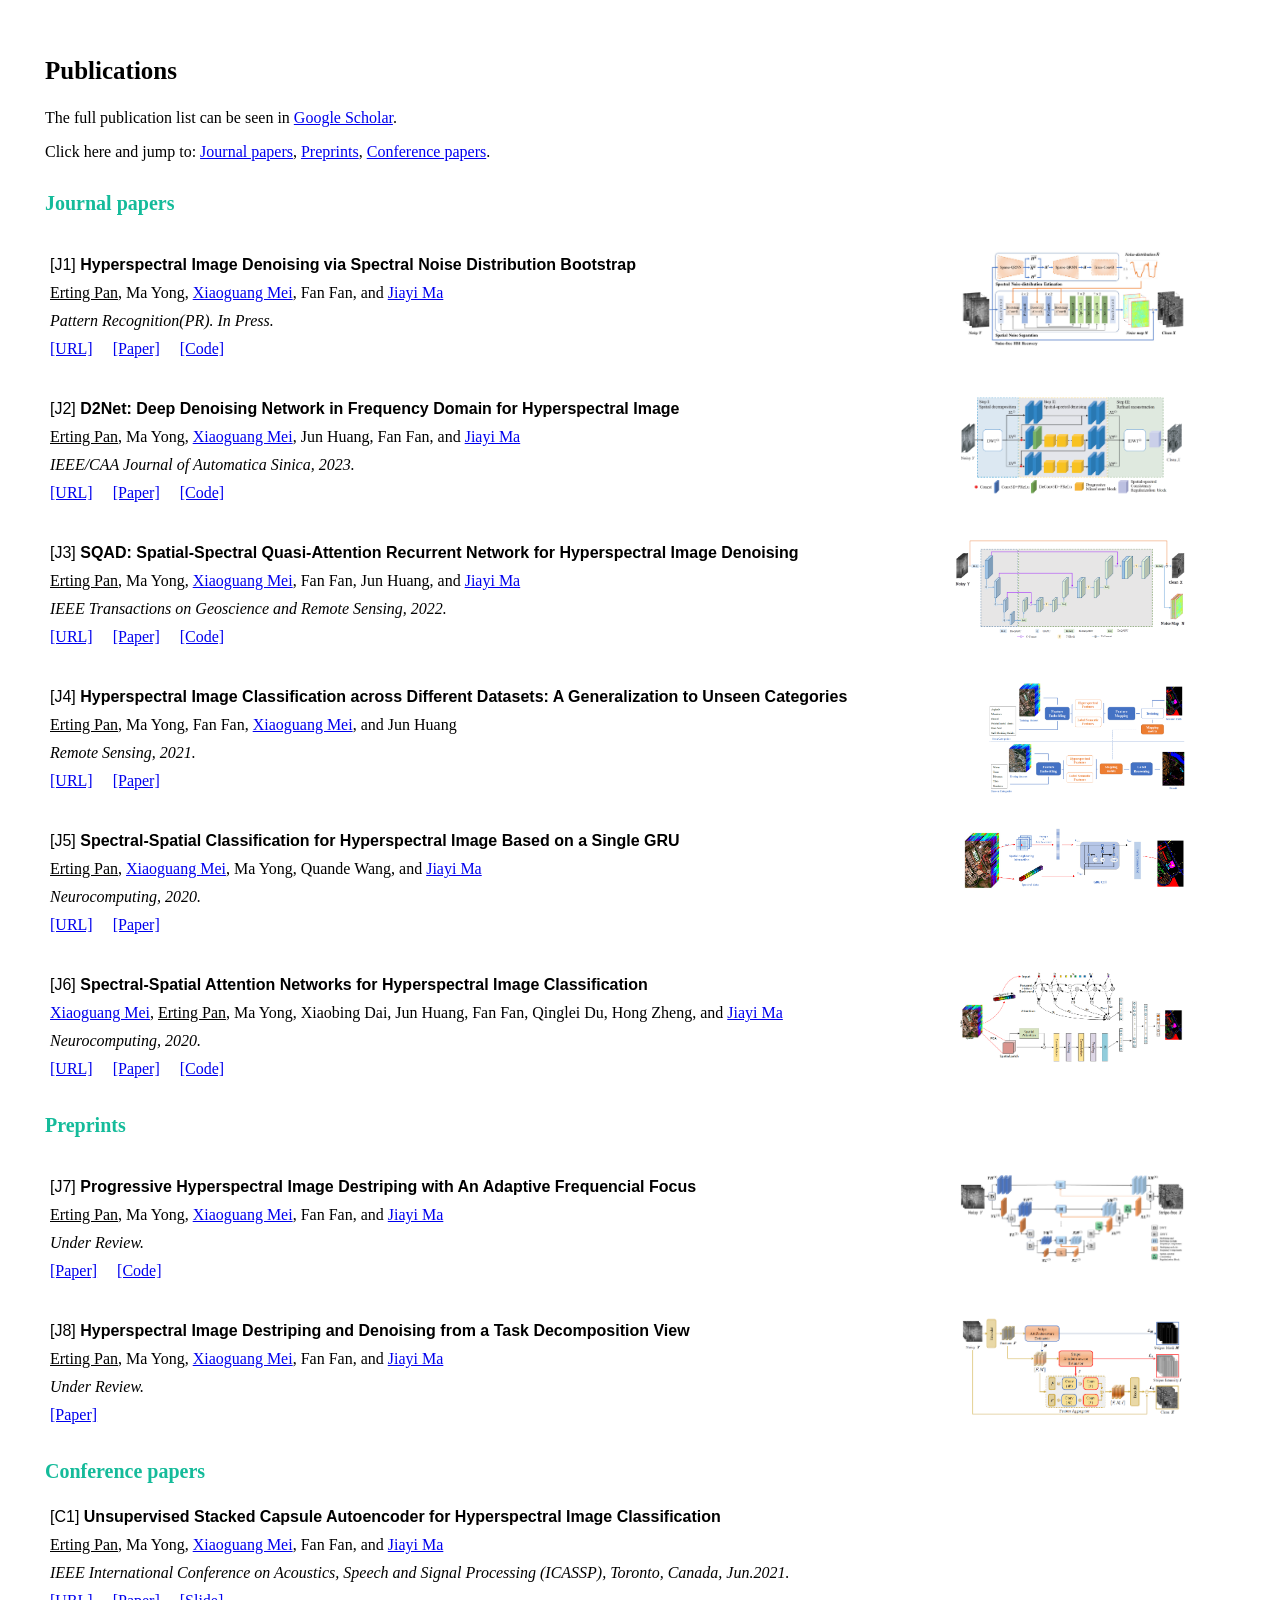
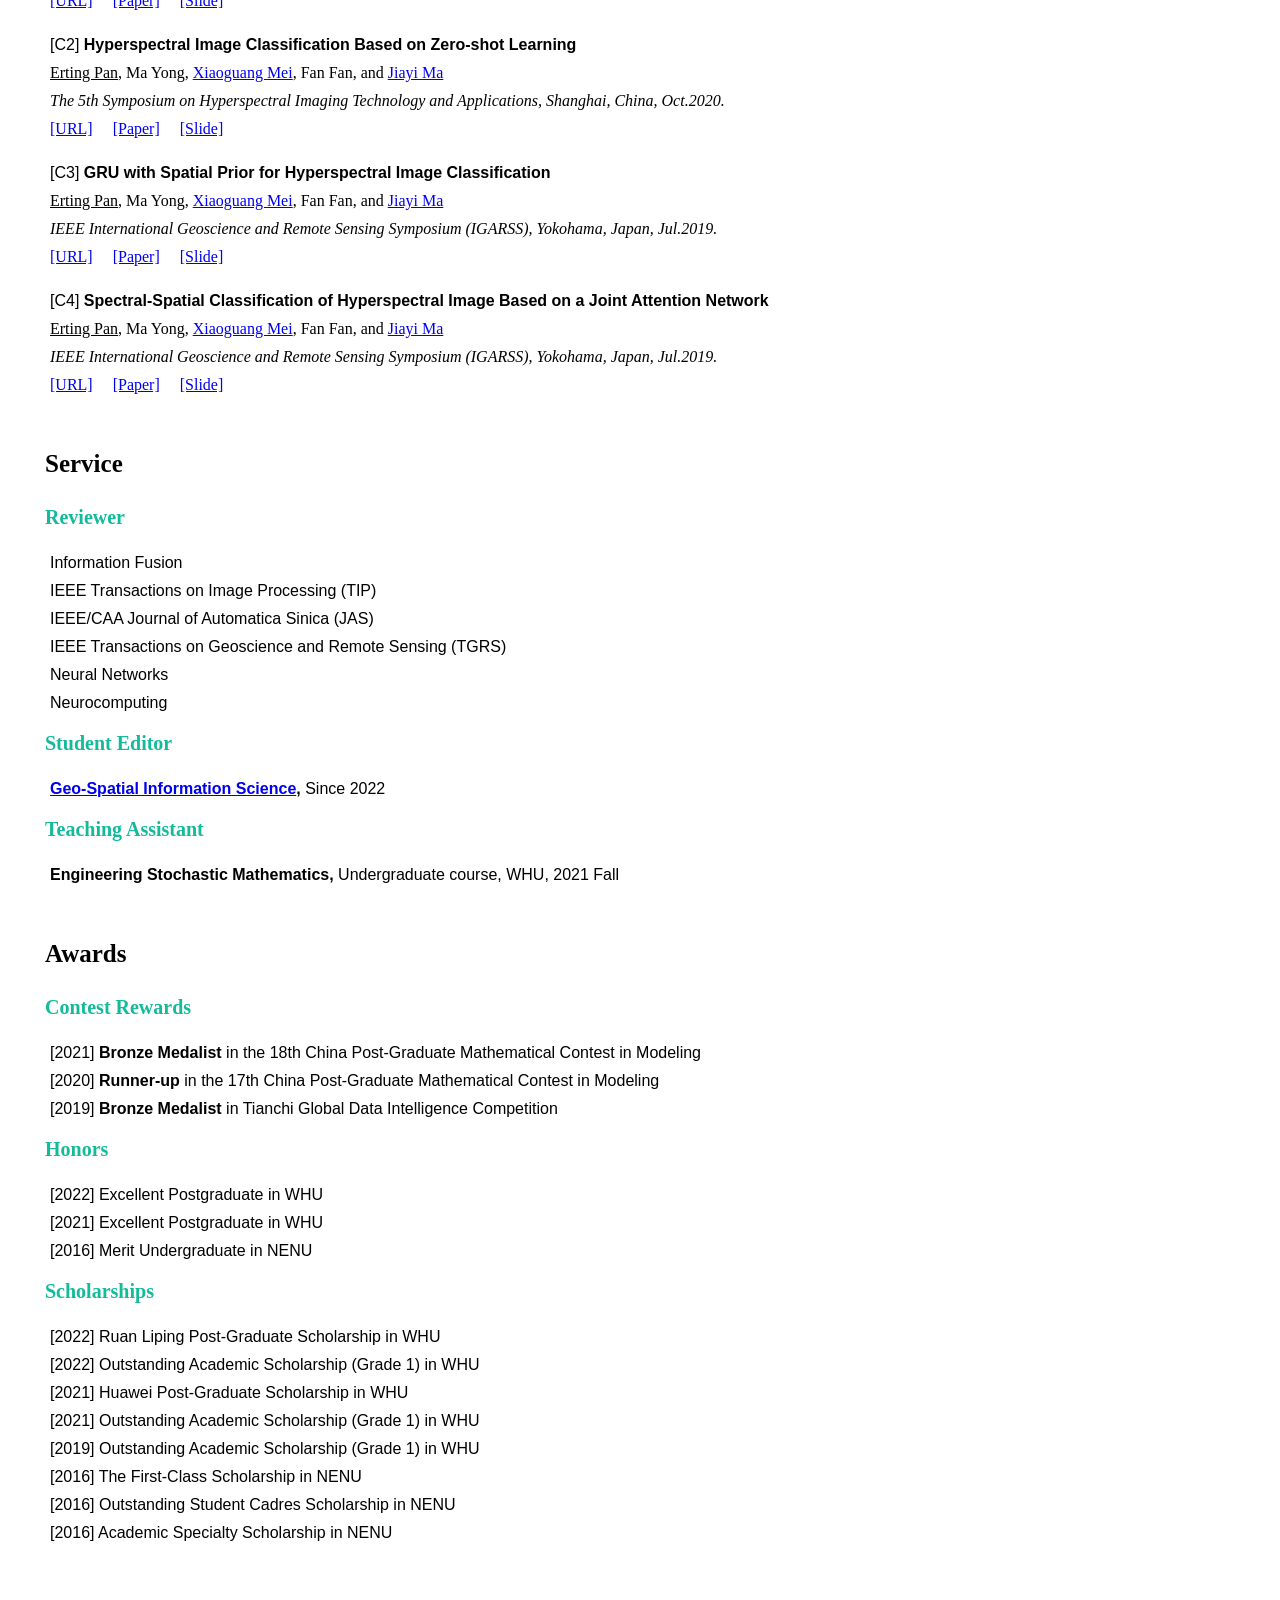
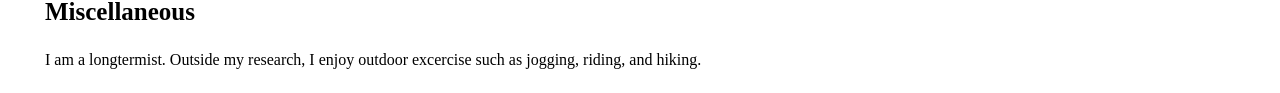
==== commit 572cc20b: "Update index.html" ====
--- a/index.html
+++ b/index.html
@@ -247,7 +247,9 @@
 }
 
 div.main-container {
-  max-width: 1200px;
+  max-width: 1250px;
+  margin:auto;
+  text-align: justify;
 }
 
 div.tocify {
@@ -313,255 +315,184 @@
     </div>
     <div id="navbar" class="navbar-collapse collapse">
       <ul class="nav navbar-nav">
-        <li>
-  <!--a href="mailto: panerting@whu.edu.cn">Contact</a-->
-</li>
-</ul>
- <ul class="nav navbar-nav navbar-right">
-  <li>
-    <a href="mailto:panerting@whu.edu.cn">
-      <span class="fas fa-envelope fa-lg"></span>  
-    </a>
-  </li>
-  <li>
-  <a href="https://scholar.google.com/citations?user=dmHmfuYAAAAJ&hl=zh-CN&oi=ao">
-  <span class="ai ai-google-scholar ai-lg"></span>   
-  </a>
-</li>
-<li>
-  <a href="https://github.com/EtPan">
-    <span class="fab fa-github fa-lg"></span>  
-  </a>
-</li>
-<li>
-  <a href="https://www.researchgate.net/profile/Erting-Pan">
-    <span class="fab fa-researchgate fa-lg"></span>  
-  </a>
-</li>
-      </ul>
+        </ul>
+        <ul class="nav navbar-nav navbar-right">
+          <li><a href="mailto:panerting@whu.edu.cn">
+              <span class="fas fa-envelope fa-lg"></span></a> </li>
+          <li><a href="https://scholar.google.com/citations?user=dmHmfuYAAAAJ&hl=zh-CN&oi=ao">
+          <span class="ai ai-google-scholar ai-lg"></span></a></li>
+        <li><a href="https://github.com/EtPan">
+            <span class="fab fa-github fa-lg"></span></a></li>
+        <li> <a href="https://www.researchgate.net/profile/Erting-Pan">
+            <span class="ai ai-researchgate ai-lg"></span></a></li>
+        <li><a href="https://orcid.org/0000-0002-6969-7104">
+            <span class="ai ai-orcid ai-lg"></span></a></li>
+        </ul>
     </div><!--/.nav-collapse -->
   </div><!--/.container -->
 </div><!--/.navbar -->
 
-<div id="header">
-
-
-</div>
+<div id="header"></div>
+
+<div class="row"><h1 class="optima" id="home">About me</h1></div>
 <div class="row">
-<h1 class="optima" id="home">
-About me
-</h1>
-</div>
+  <div class="column_info" style="column-gap:5px">
+    <p><span> Nice to meet you here!</span></p>
+    <p><span>I am <strong> a final-year Ph.D. candidate </strong> in the Electronic Information School, <a href="https://www.whu.edu.cn/">Wuhan University (WHU)</a>. I am fortunate to be advised by Prof. <a href="https://sites.google.com/site/jiayima2013/home">Jiayi Ma</a> and Prof. Yong Ma in the lab of <a href="http://mvp.whu.edu.cn/">Multi-spectral Vision Processing (MVP)</a>. I also closely work with A.P. <a href="https://meixiaoguang.github.io/EN/">Xiaoguang Mei</a> here. Previously, I earned my B.Eng. degree from <a href="https://www.nenu.edu.cn/">Northeast Normal University (NENU)</a> in 2018, and was recommended as an exam-free student to WHU, where I began my M.Eng. degree and continued my education. These journeys are very valuable and interesting, and I always appreciate what I have learned and experienced.</span></p>
+
+    <p><span> My research pursues to model multi-modal and multi-dimensional data and develop cutting-edge solutions to advance next-generation intelligent perception. It primarily unfolds on two complementary levels: (a) computational imaging fundamentals; (b) application-oriented projects. I am passionate about exploring and implementing solutions to real-world problems, in order to make our lives better.</span></p>
+
+    <p><span>Currently, I am in the job market. I am excited to <strong> seek a postdoc position</strong> to continue advancing my research and applying my skills and expertise to new challenges.</span></p>
+    
+    <p><span> You can find my full CV <a href="myfiles/ErtingPan_CV.pdf">here</a>. </span></p>
+  </div>
+
+  <figure><p>
+  <img class="img-circle" src="myimages/profile.jpg" style="height:270px; margin-left:5px" align="right">
+  </p></figure>
+  <div id="navbar" class="navbar-collapse collapse">
+    <ul class="nav navbar-nav">
+      </ul>
+      <ul class="nav navbar-nav navbar-right">
+        <li><a href="mailto:panerting@whu.edu.cn">
+            <span class="fas fa-envelope fa-lg"></span></a> </li>
+        <li><a href="https://scholar.google.com/citations?user=dmHmfuYAAAAJ&hl=zh-CN&oi=ao">
+        <span class="ai ai-google-scholar ai-lg"></span></a></li>
+      <li><a href="https://github.com/EtPan">
+          <span class="fab fa-github fa-lg"></span></a></li>
+      <li> <a href="https://www.researchgate.net/profile/Erting-Pan">
+          <span class="ai ai-researchgate ai-lg"></span></a></li>
+      </ul>
+  </div><!--/.nav-collapse -->
+</div>
+
 <div class="row">
-<div class="column_info" style="column-gap:5px">
-<p><span> 
-Nice to meet you here!
-</span></p>
-<p><span>
-I am currently <strong> a final-year Ph.D. candidate </strong> in the Electronic Information School, <a href="https://www.whu.edu.cn/">Wuhan University (WHU)</a>. I am fortunate to be advised by Prof. <a href="https://sites.google.com/site/jiayima2013/home">Jiayi Ma</a>, and Prof. Yong Ma in the lab of <a href="http://mvp.whu.edu.cn/">Multi-spectral Vision Processing (MVP)</a>. I am currently in the job market and <strong> looking for a Postdoc position</strong>.
-</span></p>
-
-<p><span> My research pursues to model multi-modal and multi-dimensional data to empower next-generation intelligent perception. It primarily unfolds on two complementary levels: (a) computational imaging fundamentals; (b) application-oriented projects. I am actively exploring and implementing solutions to real world problems, in order to make our lives better.</span></p>
-
-<p><span>
-Previously, I got my B.Eng. degree from <a href="https://www.nenu.edu.cn/">Northeast Normal University (NENU)</a> in 2018, and recommended as an exam-free student to WHU, and then got my M.Eng. degree there in 2020. These journey are very helpful and interesting, and I always appreciate what I have learned and experienced.
-</span></p>
-
-<p><span> You can find my full CV <a href="myfiles/ErtingPan_CV.pdf">here</a>. </span></p>
-
-
-</div>
-<figure>
-<p>
-<img class="img-circle" src="myimages/profile.jpg" style="height:270px; margin-left:5px" align="right">
-</p>
-</figure>
-</div>
-
-<div class="row">
-<p><span>If you are interested in my research or would like to have a casual chat, please do not hesitate to contact me.   </span></p>
-<p><span>By the way, I am delighted to assist undergraduate students in their academic and personal growth. Whether you need guidance on course selection, advice on research, or support navigating the challenges of university life, I am available to help. Please feel free to ask any questions you may have, and I will offer my support to the best of my ability. </span></p>
+  <p><span>If you are interested in my research or would like to have a casual chat, please do not hesitate to contact me (panerting@whu.edu.cn).   </span></p>
+  <p><span>By the way, I am delighted to assist undergraduate students in their academic and personal growth. Whether you need guidance on course selection, advice on research, or support navigating the challenges of university life, I am available to help. Please feel free to ask any questions you may have, and I will offer my support to the best of my ability. </span></p>
 </div>
 
 <p> <br> </p>
 
-<div class="row">
-  <h1 class="optima">
-  Education
-  </h1>
-  </div>
-  
+<div class="row"><h1 class="optima">Education</h1></div>
   <div class="row">
   <div class="column2" style="column-gap:10px">
   <img src="myimages/Logo_WHU.jpg" style="height:120px; margin-right:5px" align="left"> 
   </p>
-  <span> Ph.D. & M.Eng. in Signal and Information Processing </span><br> <span class="optima"> <strong>Wuhan University,</strong> <a href="http://mvp.whu.edu.cn/">MVPLab</a> </span><br> <span> <em>Wuhan, China</em> </span><br> <span> <em>2018 - present</em> </span>
+  <span> Ph.D. & M.Eng. in Signal and Information Processing </span><br> 
+  <span class="optima"> <strong>Wuhan University,</strong> <a href="http://mvp.whu.edu.cn/">MVPLab</a> </span><br> <span> <em>Wuhan, China</em> </span><br> 
+  <span> <em>2018 - present</em> </span>
   </div>
-  <div class="column2">
+
+  <div class="column2"style="column-gap:20px">
+  </p><img src="myimages/Logo_NENU.png" style="height:110px; margin-right:5px" align="left" > 
   </p>
-  <img src="myimages/Logo_NENU.png" style="height:110px; margin-right:0px" align="left" > 
-  </p>
-  <span> B.Eng. in Electrical Engineering and its Automation </span><br> <span class="optima"> <strong>Northeast Normal University</strong> </span><br> <span> <em>Changchun, China</em> </span><br> <span> <em>2014 - 2018</em> </span>
-  </p>
-  </div>
-  </div>  
+  <span> B.Eng. in Electrical Engineering and its Automation </span><br> 
+  <span class="optima"> <strong>Northeast Normal University</strong> </span><br> 
+  <span> <em>Changchun, China</em> </span><br> 
+  <span> <em>2014 - 2018</em> </span></p>
+  </div></div>  
   <p> <br> </p>
-  <div class="row">
-    <h1 class="optima">
-    Research Experience
-    </h1>
-    </div>
-    
+  <div class="row"><h1 class="optima">Research</h1></div>
     <div class="row">
-    
-    <table
-    style="width:100%;border:0px;border-spacing:0px;border-collapse:separate;margin-right:auto;margin-left:auto;">
+    <table style="width:100%;border:0px;border-spacing:0px;border-collapse:separate;margin-right:auto;margin-left:auto;">
     <tbody>
+  
+    <tr>
+      <td style="padding:0px;width:60%;vertical-align:middle">
+        <a style="font-size: large; font-weight: bold;">Multi-modal Fusion-based  Hyperspectral Image Generation</a><br>
+        <div style="font-size: small;font-weight: bold;">Ongoing</div><p></p>
+        <p>Acquiring and processing hyperspectral data can be time-consuming and expensive, which causes a series of issues involving data scarcity, class skew, and target background restriction. It hinders the progress of large-scale AI-based studies and a range of applications. </p>
+        <p>To this end, we tend to raise a new paradigm of HSI generation, generating a vast amount of HSI with a rich diversity in various categories and scenes, closely resembling realistic data. </p>
+        <p>See the project page <a href="https://yuyang95.github.io/HSI-Synthesis.github.io/">here</a>.</p>
+      </td>
+      <td style="padding:20px;width:30%;vertical-align:middle">
+       <img src="myimages/HSI_Generation.png" width="280">
+      </td>
+    </tr>
+    <p></p><p></p>
+    <tr>
+      <td style="padding:0px;width:60%;vertical-align:middle">
+        <a style="font-size: large; font-weight: bold;">Robust Hyperspectral Image Restoration for Complex Degradation</a><br>
+        <div style="font-size: small;font-weight: bold;">Ongoing</div><p></p>
+        <p>Hyperspectral images are often affected by noise due to unstable factors in the complex imaging chain. This noise can significantly degrade the content and visual quality of the images, hindering their analysis and interpretation. </p>
+        <p>To alleviate these issues, we take advantage of the inherent characteristics of hyperspectral images and unique properties of hyperspectral degradation and incorporate both data-driven and model-driven strategies to propose a series of denoising and destriping methods. </p>
+        <p>See publications <a href="#J1" >[J1]</a>, <a href="#J2" >[J2]</a>, <a href="#J3" >[J3]</a>, <a href="#J7" >[J7]</a>, <a href="#J8" >[J8]</a>.</p>
+      </td>
+      <td style="padding:20px;width:30%;vertical-align:middle">
+       <img src="myimages/HSI_Restoration.png" width="280">
+      </td>
+    </tr>
+      <p></p><p></p>
     
     <tr>
-    <td style="padding:0px;width:70%;vertical-align:middle">
-    <a style="font-size: large; font-weight: bold;">
-    Multi-modal Fusion-based  Hyperspectral Image Generation
-    </a><br>
-    <div style="font-size: small;">
-    Ongoing
-    </div>
-    <p></p>
-    <p>
-      Acquiring and processing hyperspectral data can be time-consuming and expensive, which causes a series of issues involving data scarcity, class skew, and target background restriction. It hinders the progress of large-scale AI-based studies and a range of applications. 
-    </p><p>
-      To this end, we tend to raise a new paradigm of HSI generation, generating a vast amount of HSI with a rich diversity in various categories and scenes, closely resembling realistic data. 
-    </p><p>
-      See the project page <a href="https://yuyang95.github.io/HSI-Synthesis.github.io/">here</a>.
-    </p>
-    </td>
-    <td style="padding:10px;width:30%;vertical-align:middle">
-    <img src="myimages/HSI_Generation.png" width="280">
-    </td>
+      <td style="padding:0px;width:60%;vertical-align:middle">
+      <a style="font-size: large; font-weight: bold;">Model-based Deep Learning Hyperspectral Image Classification</a><br>
+      <div style="font-size: small;font-weight: bold;">Prospective</div><p></p>
+      <p>A hyperspectral image is a three-dimensional data cube with high dimensionality, a strong correlation between adjacent bands, a highly nonlinear data structure, and few training samples. These characteristics make the hyperspectral image classification task challenging. </p>
+      <p>To tackle these challenges, we have endeavored to develop methods that improve classification accuracy, efficiency, and generalization ability. </p>
+      <p>See publications  <a href="#J4" >[J4]</a>, <a href="#J5" >[J5]</a>, <a href="#J6" >[J6]</a>, <a href="#C1" >[C1]</a>, <a href="#C2" >[C2]</a>, <a href="#C3" >[C3]</a>, <a href="#C4" >[C4]</a>.</p>
+      </td>
+      <td style="padding:20px;width:30%;vertical-align:middle">
+       <img src="myimages/HSI_Classification.png" width="280">
+      </td>
     </tr>
-    <p></p>
-    <p></p>
-    <tr>
-      <td style="padding:0px;width:70%;vertical-align:middle">
-      <a style="font-size: large; font-weight: bold;">
-      Robust Hyperspectral Image Restoration for Complex Degradation
-      </a><br>
-      <div style="font-size: small;">
-      Ongoing
-      </div>
-      <p></p>
-      <p>
-      Hyperspectral images are often affected by noise due to unstable factors in the complex imaging chain. This noise can significantly degrade the content and visual quality of the images, hindering their analysis and interpretation. 
-      </p><p>
-      To alleviate these issues, we take advantage of the inherent characteristics of hyperspectral images and unique properties of hyperspectral degradation and incorporate both data-driven and model-driven strategies to propose a series of denoising and destriping methods. 
-      </p><p>
-      See publications <a href="#J1" >[J1]</a>, <a href="#J2" >[J2]</a>, <a href="#J3" >[J3]</a>, <a href="#J7" >[J7]</a>, <a href="#J8" >[J8]</a>.
-      </p>
-      </td>
-      <td style="padding:10px;width:30%;vertical-align:middle">
-      <img src="myimages/HSI_Restoration.png" width="280">
-      </td>
-      </tr>
-      <p></p>
-      <p></p>
-    
-      <tr>
-      <td style="padding:0px;width:70%;vertical-align:middle">
-      <a style="font-size: large; font-weight: bold;">
-      Model-based Deep Learning Hyperspectral Image Classification
-      </a><br>
-      <div style="font-size: small;">
-      Prospective
-      </div>
-      <p></p>
-      <p>
-      A hyperspectral image is a three-dimensional data cube with high dimensionality, a strong correlation between adjacent bands, a highly nonlinear data structure, and few training samples. These characteristics make the hyperspectral image classification task challenging. 
-      </p><p>
-      To tackle these challenges, we have endeavored to develop methods that improve classification accuracy, efficiency, and generalization ability. 
-      </p><p>
-      See publications  <a href="#J4" >[J4]</a>, <a href="#J5" >[J5]</a>, <a href="#J6" >[J6]</a>, <a href="#C1" >[C1]</a>, <a href="#C2" >[C2]</a>, <a href="#C3" >[C3]</a>, <a href="#C4" >[C4]</a>.
-      </p>
-      </td>
-      <td style="padding:10px;width:30%;vertical-align:middle">
-      <img src="myimages/HSI_Classification.png" width="280">
-      </td>
-      </tr>
-      <p></p>
-
     </tbody>
     </table>
-    
     </div>
 <p> <br> </p>
 
 <div class="row">
-<h1 class="optima" id="pub">
-Publications 
-</h1>
-</div>
+<h1 class="optima" id="pub">Publications</h1></div>
 <div class="row" style="margin-top:-5px">
-<p>The full publication list can be seen in <a href="https://scholar.google.com/citations?user=dmHmfuYAAAAJ&hl=zh-CN&oi=ao">Google Scholar</a>.</p>
-<p>Click here and jump to:   <a href="#jour" style="font-family:optima">Journal papers</a>, <a href="#pre" style="font-family:optima">Preprints</a>,  <a href="#conf" style="font-family:optima">Conference papers</a>.</p>
-</div>
-
+  <p>The full publication list can be seen in <a href="https://scholar.google.com/citations?user=dmHmfuYAAAAJ&hl=zh-CN&oi=ao">Google Scholar</a>.</p>
+  <p>Click here and jump to:   <a href="#jour" style="font-family:optima">Journal papers</a>, <a href="#pre" style="font-family:optima">Preprints</a>,  <a href="#conf" style="font-family:optima">Conference papers</a>.</p>
+</div>
 
 <div class="row" style="margin-top:-5px; margin-bottom:0px">
-<h3 class="optima" id="jour">
-Journal papers
-</h3>
-</div>
+<h3 class="optima" id="jour">Journal papers</h3></div>
   
 <div class="row">
   <div class="column_paper" style="column-gap:10px">
   <span class="optima" id="J1"> [J1] <strong>Hyperspectral Image Denoising via Spectral Noise Distribution Bootstrap</strong> </span><br> 
-  <span> <u>Erting Pan</u>, Ma Yong, <a href="https://meixiaoguang.github.io/EN/">Xiaoguang Mei</a>, Fan Fan, and <a href="https://sites.google.com/site/jiayima2013/home">Jiayi Ma</a> </span><br> 
+  <span> <u>Erting Pan</u>, Ma Yong, <a href="https://meixiaoguang.github.io/EN/">Xiaoguang Mei</a>, Fan Fan, and <a href="https://sites.google.com/site/jiayima2013/">Jiayi Ma</a> </span><br> 
   <span> <em>Pattern Recognition(PR). In Press.</em> </span><br> 
   <span> <a href="https://doi.org/10.1016/j.patcog.2023.109699"><i class="fas fa-link"></i> [URL]</a> &nbsp &nbsp
     <a href="mypapers/2023PR_N-Net.pdf"><i class="fas fa-file-pdf"></i> [Paper]</a> &nbsp &nbsp
     <a href="https://github.com/EtPan/N-Net"><i class="fas fa-code"></i> [Code]</a> </span><br>
-  </p>
-  </div>
+  </p></div>
   <figure>
-  <p>
-  <img src="myimages/2023PR_NNet.png" 
-  height="95px" width="auto" align="right">
+  <p><img src="myimages/2023PR_NNet.png" height="95px" width="auto" align="right">
   </figure>
-  </div>
+</div>
 
 
 <div class="row">
   <div class="column_paper" style="column-gap:10px">
   <span class="optima" id="J2"> [J2]   <strong>D2Net: Deep Denoising Network in Frequency Domain for Hyperspectral Image</strong> </span><br> 
-  <span> <u>Erting Pan</u>, Ma Yong, <a href="https://meixiaoguang.github.io/EN/">Xiaoguang Mei</a>, Jun Huang, Fan Fan, and <a href="https://sites.google.com/site/jiayima2013/home">Jiayi Ma</a> </span><br> 
+  <span> <u>Erting Pan</u>, Ma Yong, <a href="https://meixiaoguang.github.io/EN/">Xiaoguang Mei</a>, Jun Huang, Fan Fan, and <a href="https://sites.google.com/site/jiayima2013/">Jiayi Ma</a> </span><br> 
   <span> <em>IEEE/CAA Journal of Automatica Sinica, 2023.</em> </span><br> 
   <span> <a href="https://ieeexplore.ieee.org/abstract/document/9910374"><i class="fas fa-link"></i> [URL]</a> &nbsp &nbsp
     <a href="mypapers/2023JAS_D2Net.pdf"><i class="fas fa-file-pdf"></i> [Paper]</a> &nbsp &nbsp
     <a href="https://github.com/EtPan/D2Net"><i class="fas fa-code"></i> [Code] </a> </span><br>
-  </p>
-  </div>
+  </p></div>
   <figure>
-  <p>
-  <img src="myimages/2023JAS_D2Net.png" 
-  height="100px" width="auto" align="right">
+  <p><img src="myimages/2023JAS_D2Net.png" height="100px" width="auto" align="right">
   </figure>
-  </div>
+</div>
 
   <div class="row">
     <div class="column_paper" style="column-gap:10px">
     <span class="optima" id="J3"> [J3] <strong>SQAD: Spatial-Spectral Quasi-Attention Recurrent Network for Hyperspectral Image Denoising</strong> </span><br> 
-    <span> <u>Erting Pan</u>, Ma Yong, <a href="https://meixiaoguang.github.io/EN/">Xiaoguang Mei</a>, Fan Fan, Jun Huang, and <a href="https://sites.google.com/site/jiayima2013/home">Jiayi Ma</a> </span><br> 
+    <span> <u>Erting Pan</u>, Ma Yong, <a href="https://meixiaoguang.github.io/EN/">Xiaoguang Mei</a>, Fan Fan, Jun Huang, and <a href="https://sites.google.com/site/jiayima2013/">Jiayi Ma</a> </span><br> 
     <span> <em>IEEE Transactions on Geoscience and Remote Sensing, 2022.</em> </span><br> 
     <span><a href="https://ieeexplore.ieee.org/abstract/document/9732909"><i class="fas fa-link"></i> [URL]</a> &nbsp &nbsp
     <a href="mypapers/2022TGRS_SQAD.pdf"><i class="fas fa-file-pdf"></i>[Paper]</a> &nbsp &nbsp
     <a href="https://github.com/EtPan/SQAD"><i class="fas fa-code"></i>[Code]</a> </span><br>
-    </p>
-    </div>
+    </p></div>
     <figure>
-    <p>
-    <img src="myimages/2022TGRS_SQAD.png" 
-    height="100px" width="auto" align="right">
+    <p><img src="myimages/2022TGRS_SQAD.png" height="100px" width="auto" align="right">
     </figure>
-    </div>
+  </div>
 
   <div class="row">
     <div class="column_paper" style="column-gap:10px">
@@ -572,101 +503,80 @@
     <a href="mypapers/2021RS_ZSL.pdf"><i class="fas fa-file-pdf"></i>[Paper]</a> &nbsp &nbsp
     <!--a href="https://github.com/EtPan/SQAD"><i class="fas fa-code"></i> code</a--> 
     </span><br>
-    </p>
-    </div>
+    </p></div>
     <figure>
-    <p>
-    <img src="myimages/2021RS_ZSL.png" 
-    height="110px" width="auto" align="right">
+    <p><img src="myimages/2021RS_ZSL.png" height="110px" width="auto" align="right">
     </figure>
     </div>
 
   <div class="row">
     <div class="column_paper" style="column-gap:10px">
     <span class="optima" id="J5"> [J5] <strong>Spectral-Spatial Classification for Hyperspectral Image Based on a Single GRU</strong> </span><br> 
-    <span> <u>Erting Pan</u>, <a href="https://meixiaoguang.github.io/EN/">Xiaoguang Mei</a>, Ma Yong, Quande Wang, and <a href="https://sites.google.com/site/jiayima2013/home">Jiayi Ma</a> </span><br> 
+    <span> <u>Erting Pan</u>, <a href="https://meixiaoguang.github.io/EN/">Xiaoguang Mei</a>, Ma Yong, Quande Wang, and <a href="https://sites.google.com/site/jiayima2013/">Jiayi Ma</a> </span><br> 
     <span> <em>Neurocomputing, 2020.</em> </span><br> 
     <span><a href=" https://doi.org/10.1016/j.neucom.2020.01.029"><i class="fas fa-link"></i> [URL]</a> &nbsp &nbsp
     <a href="mypapers/2020NeuroCom_SPGRU.pdf"><i class="fas fa-file-pdf"></i>[Paper]</a> 
     <!--a href="https://github.com/EtPan/SQAD"><i class="fas fa-code"></i> code</a--> 
     </span><br>
-    </p>
-    </div>
+    </p></div>
     <figure>
-    <p>
-    <img src="myimages/2020NeuCom_SPGRU.png" 
-    height="63px" width="auto" align="right">
+    <p><img src="myimages/2020NeuCom_SPGRU.png" height="63px" width="auto" align="right">
     </figure>
     </div>
 
   <div class="row">
     <div class="column_paper" style="column-gap:10px">
     <span class="optima" id="J6"> [J6] <strong>Spectral-Spatial Attention Networks for Hyperspectral Image Classification</strong> </span><br> 
-    <span> <a href="https://meixiaoguang.github.io/EN/">Xiaoguang Mei</a>, <u>Erting Pan</u>, Ma Yong, Xiaobing Dai, Jun Huang, Fan Fan, Qinglei Du, Hong Zheng, and <a href="https://sites.google.com/site/jiayima2013/home">Jiayi Ma</a> </span><br> 
+    <span> <a href="https://meixiaoguang.github.io/EN/">Xiaoguang Mei</a>, <u>Erting Pan</u>, Ma Yong, Xiaobing Dai, Jun Huang, Fan Fan, Qinglei Du, Hong Zheng, and <a href="https://sites.google.com/site/jiayima2013/">Jiayi Ma</a> </span><br> 
     <span> <em>Neurocomputing, 2020.</em> </span><br> 
     <span> <a href="https://doi.org/10.3390/rs11080963"><i class="fas fa-link"></i> [URL]</a> &nbsp &nbsp
     <a href="mypapers/2019RS_SSAN.pdf"><i class="fas fa-file-pdf"></i>[Paper]</a> &nbsp &nbsp
     <a href="https://github.com/EtPan/SSAN"><i class="fas fa-code"></i>[Code]</a> 
     </span><br>
-    </p>
-    </div>
+    </p></div>
     <figure>
-    <p>
-    <img src="myimages/2019RS_SSAN.png" 
-    height="92px" width="auto" align="right">
+    <p><img src="myimages/2019RS_SSAN.png"  height="92px" width="auto" align="right">
     </figure>
     </div>
 
 <div class="row" style="margin-top:-5px; margin-bottom:0px">
-<h3 class="optima" id="pre">
-Preprints
-</h3>
-</div>
+<h3 class="optima" id="pre">Preprints</h3></div>
 
   <div class="row">
     <div class="column_paper" style="column-gap:10px">
     <span class="optima" id="J7"> [J7] <strong>Progressive Hyperspectral Image Destriping with An Adaptive Frequencial Focus</strong> </span><br> 
-    <span> <u>Erting Pan</u>, Ma Yong, <a href="https://meixiaoguang.github.io/EN/">Xiaoguang Mei</a>, Fan Fan, and <a href="https://sites.google.com/site/jiayima2013/home">Jiayi Ma</a> </span><br>  
+    <span> <u>Erting Pan</u>, Ma Yong, <a href="https://meixiaoguang.github.io/EN/">Xiaoguang Mei</a>, Fan Fan, and <a href="https://sites.google.com/site/jiayima2013/">Jiayi Ma</a> </span><br>  
     <span> <em>Under Review.</em> </span><br> 
-    <span> <a href="mypapers/2023TGRS-PHID.pdf"><i class="fas fa-file-pdf"></i>[Paper]</a> &nbsp &nbsp
+    <span> <a href="mypapers/2023Preprints-PHID.pdf"><i class="fas fa-file-pdf"></i>[Paper]</a> &nbsp &nbsp
     <a href="https://github.com/EtPan/PHID"><i class="fas fa-code"></i>[Code]</a> 
     </span><br>
-    </p>
-    </div>
+    </p></div>
     <figure>
-    <p>
-    <img src="myimages/2023TGRS_PHID.png" 
-    height="90px" width="auto" align="right">
+    <p><img src="myimages/2023Preprints_PHID.png" height="90px" width="auto" align="right">
     </figure>
     </div>
 
   <div class="row">
     <div class="column_paper" style="column-gap:10px">
     <span class="optima" id="J8"> [J8] <strong>Hyperspectral Image Destriping and Denoising from a Task Decomposition View</strong> </span><br> 
-    <span> <u>Erting Pan</u>, Ma Yong, <a href="https://meixiaoguang.github.io/EN/">Xiaoguang Mei</a>, Fan Fan, and <a href="https://sites.google.com/site/jiayima2013/home">Jiayi Ma</a> </span><br>  
+    <span> <u>Erting Pan</u>, Ma Yong, <a href="https://meixiaoguang.github.io/EN/">Xiaoguang Mei</a>, Fan Fan, and <a href="https://sites.google.com/site/jiayima2013/">Jiayi Ma</a> </span><br>  
     <span> <em>Under Review.</em> </span><br> 
     <span> <a href="mypapers/2023.pdf"><i class="fas fa-file-pdf"></i>[Paper]</a> 
     <!--a href="https://github.com/EtPan/SSAN"><i class="fas fa-code"></i> code</a--> 
     </span><br>
-    </p>
-    </div>
+    </p></div>
     <figure>
-    <p>
-    <img src="myimages/2023PR-MTL.png" 
-    height="100px" width="auto" align="right">
+    <p><img src="myimages/2023PR-MTL.png" height="100px" width="auto" align="right">
     </figure>
     </div>
 
 <div class="row" style="margin-top:-5px; margin-bottom:0px">
-<h3 class="optima" id="conf">
-Conference papers
-</h3>
-</div>
+<h3 class="optima" id="conf">Conference papers</h3></div>
 
   <div class="row">
     <div class="column_conf">
     <span class="optima" id="C1"> [C1] <strong>Unsupervised Stacked Capsule Autoencoder for Hyperspectral Image Classification</strong> </span><br> 
-    <span> <u>Erting Pan</u>, Ma Yong, <a href="https://meixiaoguang.github.io/EN/">Xiaoguang Mei</a>, Fan Fan, and <a href="https://sites.google.com/site/jiayima2013/home">Jiayi Ma</a> </span><br>  
+    <span> <u>Erting Pan</u>, Ma Yong, <a href="https://meixiaoguang.github.io/EN/">Xiaoguang Mei</a>, Fan Fan, and <a href="https://sites.google.com/site/jiayima2013/">Jiayi Ma</a> </span><br>  
     <span> <em> IEEE International Conference on Acoustics, Speech and Signal Processing (ICASSP), Toronto, Canada, Jun.2021.</em> </span><br> 
     <span><a href="https://www.2021.ieeeicassp.org/2021.ieeeicassp.org/papers/ViewPaper481e.html?PaperNum=4738"><i class="fas fa-link"></i> [URL]</a> &nbsp &nbsp
     <a href="mypapers/2021ICASSP.pdf"><i class="fas fa-file-pdf"></i>[Paper]</a> &nbsp &nbsp
@@ -678,7 +588,7 @@
   <div class="row">
     <div class="column_conf">
     <span class="optima" id="C2"> [C2]  <strong>Hyperspectral Image Classification Based on Zero-shot Learning</strong> </span><br> 
-    <span> <u>Erting Pan</u>, Ma Yong, <a href="https://meixiaoguang.github.io/EN/">Xiaoguang Mei</a>, Fan Fan, and <a href="https://sites.google.com/site/jiayima2013/home">Jiayi Ma</a> </span><br>  
+    <span> <u>Erting Pan</u>, Ma Yong, <a href="https://meixiaoguang.github.io/EN/">Xiaoguang Mei</a>, Fan Fan, and <a href="https://sites.google.com/site/jiayima2013/">Jiayi Ma</a> </span><br>  
     <span> <em>The 5th Symposium on Hyperspectral Imaging Technology and Applications, Shanghai, China, Oct.2020.</em> </span><br> 
     <span> <a href="https://b2b.csoe.org.cn/meeting/GGP2020.html"><i class="fas fa-link"></i> [URL]</a> &nbsp &nbsp
     <a href="mypapers/2020GGP-09-002.pdf"><i class="fas fa-file-pdf"></i> [Paper]</a> &nbsp &nbsp
@@ -690,7 +600,7 @@
   <div class="row">
     <div class="column_conf">
     <span class="optima" id="C3"> [C3]  <strong>GRU with Spatial Prior for Hyperspectral Image Classification</strong> </span><br> 
-    <span> <u>Erting Pan</u>, Ma Yong, <a href="https://meixiaoguang.github.io/EN/">Xiaoguang Mei</a>, Fan Fan, and <a href="https://sites.google.com/site/jiayima2013/home">Jiayi Ma</a> </span><br>  
+    <span> <u>Erting Pan</u>, Ma Yong, <a href="https://meixiaoguang.github.io/EN/">Xiaoguang Mei</a>, Fan Fan, and <a href="https://sites.google.com/site/jiayima2013/">Jiayi Ma</a> </span><br>  
     <span> <em>IEEE International Geoscience and Remote Sensing Symposium (IGARSS), Yokohama, Japan, Jul.2019.</em> </span><br> 
     <span> <a href="https://igarss2019.org/papers/Viewpapers.asp?PaperNum=3955"><i class="fas fa-link"></i> [URL]</a> &nbsp &nbsp
     <a href="mypapers/2019IGRASS_SPGRU.pdf"><i class="fas fa-file-pdf"></i>[Paper]</a> &nbsp &nbsp
@@ -702,7 +612,7 @@
   <div class="row">
     <div class="column_conf">
     <span class="optima" id="C4"> [C4]  <strong>Spectral-Spatial Classification of Hyperspectral Image Based on a Joint Attention Network</strong> </span><br> 
-    <span> <u>Erting Pan</u>, Ma Yong, <a href="https://meixiaoguang.github.io/EN/">Xiaoguang Mei</a>, Fan Fan, and <a href="https://sites.google.com/site/jiayima2013/home">Jiayi Ma</a> </span><br>  
+    <span> <u>Erting Pan</u>, Ma Yong, <a href="https://meixiaoguang.github.io/EN/">Xiaoguang Mei</a>, Fan Fan, and <a href="https://sites.google.com/site/jiayima2013/">Jiayi Ma</a> </span><br>  
     <span> <em>IEEE International Geoscience and Remote Sensing Symposium (IGARSS), Yokohama, Japan, Jul.2019.</em> </span><br> 
 
     <span> <a href="https://igarss2019.org/papers/Viewpapers.asp?PaperNum=1663"><i class="fas fa-link"></i> [URL]</a> &nbsp &nbsp
@@ -713,15 +623,9 @@
   <p> <br> </p>
 
 <div class="row">
-  <h1 class="optima" id="serve">
-  Professional Service
-  </h1>
-  </div>
+  <h1 class="optima" id="serve">Service</h1></div>
   <div class="row" style="margin-top:-5px; margin-bottom:0px">
-    <h3 class="optima" id="conf">
-    Reviewer
-    </h3>
-    </div>
+    <h3 class="optima" id="conf">Reviewer</h3></div>
     <div class="row">
     <div class="column_conf">
     <span class="optima"> Information Fusion</span><br>  
@@ -732,76 +636,56 @@
     <span class="optima"> Neurocomputing</span><br> 
     </div></div>
 
-    <div class="row" style="margin-top:-5px; margin-bottom:0px">
-      <h3 class="optima" id="conf">
-      Student Editor
-      </h3>
-      </div>
+    <div class="row" style="margin-top:-5px; margin-bottom:0px"><h3 class="optima" id="conf">Student Editor</h3></div>
       <div class="row">
       <div class="column_conf">
       <span class="optima"> <strong><a href="https://www.tandfonline.com/journals/tgsi20">Geo-Spatial Information Science</a>,</strong> Since 2022</span><br>  
       </div></div>
 
-  <div class="row" style="margin-top:-5px; margin-bottom:0px">
-    <h3 class="optima" id="conf">
-    Teaching Assistant
-    </h3>
-    </div>
+    <div class="row" style="margin-top:-5px; margin-bottom:0px"><h3 class="optima" id="conf">Teaching Assistant</h3></div>
     <div class="row">
     <div class="column_conf">
     <span class="optima"> <strong>Engineering Stochastic Mathematics,</strong> Undergraduate course, WHU, 2021 Fall</span><br>  
     </div></div>
+
+    
+
+    
 <p> <br> </p>
 
-<div class="row">
-  <h1 class="optima" id="honor">
-  Honor &  Awards
-  </h1>
-  </div>
+<div class="row"><h1 class="optima" id="honor">Awards</h1></div>
   <div class="row" style="margin-top:-5px; margin-bottom:0px">
-    <h3 class="optima" id="conf">
-    Contest Rewards
-    </h3>
-    </div>
-    <div class="row">
-    <div class="column_conf">
-    <span class="optima">  <strong>Bronze Medalist</strong> in the 18th China Post-Graduate Mathematical Contest in Modeling, Dec. 2021 </span><br>  
-    <span class="optima">  <strong>Runner-up</strong> in the 17th China Post-Graduate Mathematical Contest in Modeling, Dec. 2020</span><br>  
-    <span class="optima">  <strong>Bronze Medalist</strong> in Tianchi Global Data Intelligence Competition, Sep. 2019</span><br> 
+    <h3 class="optima" id="conf">Contest Rewards</h3></div>
+    <div class="row"><div class="column_conf">
+      <span class="optima"> [2021] <strong>Bronze Medalist</strong> in the 18th China Post-Graduate Mathematical Contest in Modeling</span><br>  
+      <span class="optima"> [2020] <strong>Runner-up</strong> in the 17th China Post-Graduate Mathematical Contest in Modeling</span><br>  
+      <span class="optima"> [2019] <strong>Bronze Medalist</strong> in Tianchi Global Data Intelligence Competition</span><br> 
     </div></div>
 
     <div class="row" style="margin-top:-5px; margin-bottom:0px">
-      <h3 class="optima" id="conf">
-      Honors
-      </h3>
-      </div>
-      <div class="row">
-      <div class="column_conf">
-      <span class="optima"> Excellent Postgraduate in WHU, Dec. 2021 and Dec. 2022</span><br>  
-      <span class="optima"> Merit Undergraduate (Top3) in NENU, Otc. 2016</span><br>  
+      <h3 class="optima" id="conf">Honors</h3></div>
+      <div class="row"><div class="column_conf">
+        <span class="optima"> [2022] Excellent Postgraduate in WHU</span><br>  
+        <span class="optima"> [2021] Excellent Postgraduate in WHU</span><br>  
+        <span class="optima"> [2016] Merit Undergraduate in NENU</span><br>  
       </div></div>
 
   <div class="row" style="margin-top:-5px; margin-bottom:0px">
-    <h3 class="optima" id="conf">
-    Scholarships
-    </h3>
-    </div>
-    <div class="row">
-    <div class="column_conf">
-    <span class="optima"> Ruan Liping Post-Graduate Scholarship (2 times) in WHU, Dec. 2022</span><br>  
-    <span class="optima"> Huawei Post-Graduate Scholarship in WHU, Dec. 2021</span><br> 
-    <span class="optima"> Outstanding Academic Scholarship (Grade 1, 3 times) in WHU, Dec.2019, Dec. 2021, and Dec. 2022</span><br> 
-    <span class="optima"> The First-Class Scholarship in NENU, Oct. 2016</span><br> 
-    <span class="optima"> Outstanding Student Cadres Scholarship in NENU, Oct. 2016</span><br> 
-    <span class="optima"> Academic Specialty Scholarship in NENU, Oct. 2016</span><br> 
+    <h3 class="optima" id="conf">Scholarships</h3></div>
+    <div class="row"><div class="column_conf">
+      <span class="optima"> [2022] Ruan Liping Post-Graduate Scholarship in WHU</span><br>  
+      <span class="optima"> [2022] Outstanding Academic Scholarship (Grade 1) in WHU</span><br> 
+      <span class="optima"> [2021] Huawei Post-Graduate Scholarship in WHU</span><br> 
+      <span class="optima"> [2021] Outstanding Academic Scholarship (Grade 1) in WHU</span><br> 
+      <span class="optima"> [2019] Outstanding Academic Scholarship (Grade 1) in WHU</span><br> 
+      <span class="optima"> [2016] The First-Class Scholarship in NENU</span><br> 
+      <span class="optima"> [2016] Outstanding Student Cadres Scholarship in NENU</span><br> 
+      <span class="optima"> [2016] Academic Specialty Scholarship in NENU</span><br> 
     </div></div>
 <p> <br> </p>
 
 <div class="row">
-<h1 class="optima" id="misc">
-Miscellaneous 
-</h1>
-</div>
+<h1 class="optima" id="misc">Miscellaneous </h1></div>
 <div class="row" style="margin-top:-5px">
 <p>I am a longtermist. Outside my research, I enjoy outdoor excercise such as jogging, riding, and hiking.</p>
 </div>
@@ -814,7 +698,7 @@
 }
 
 .main-container {
-    margin-left: 20px;
+    margin:auto;
 }
 </style>
 <style type="text/css">
@@ -829,7 +713,7 @@
   float: left;
   margin-left: 0px;
   margin-right: 0px;
-  width: 50%;
+  width: 45%;
 }
 
 .column3 {
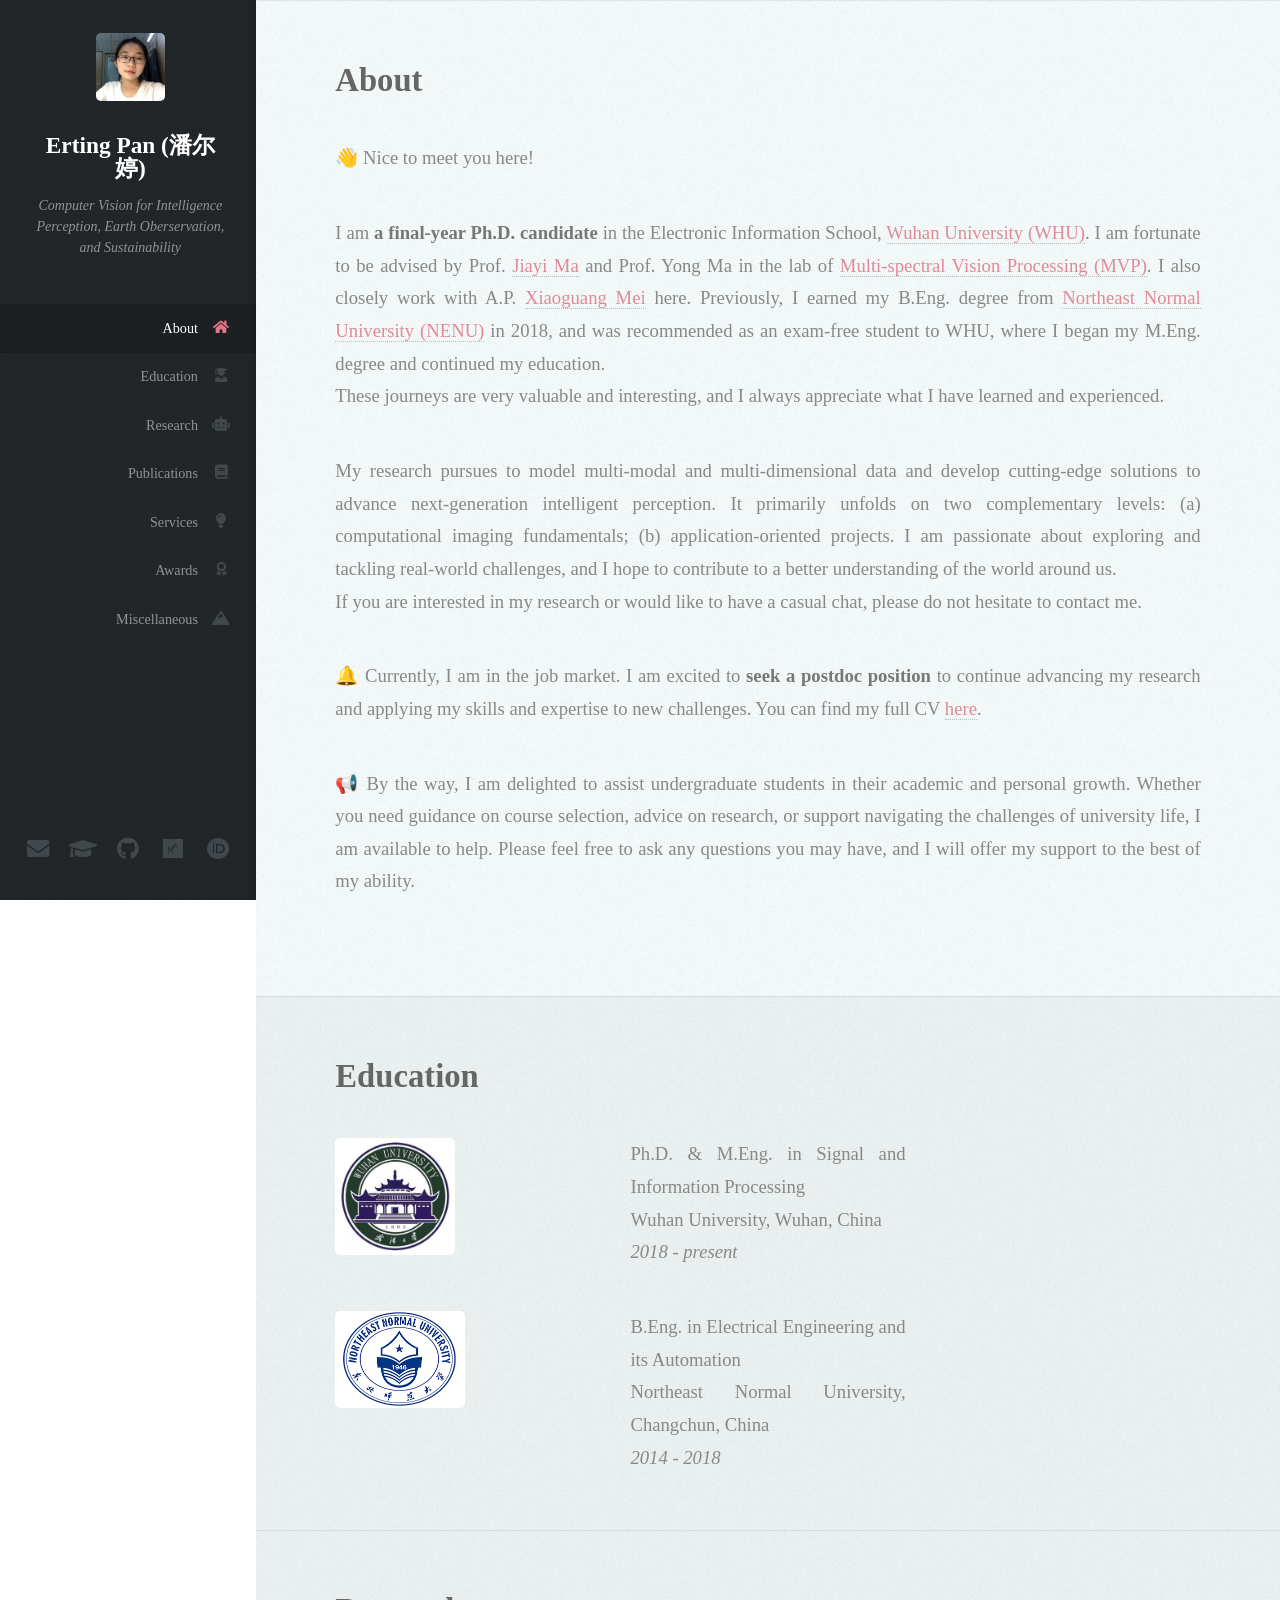
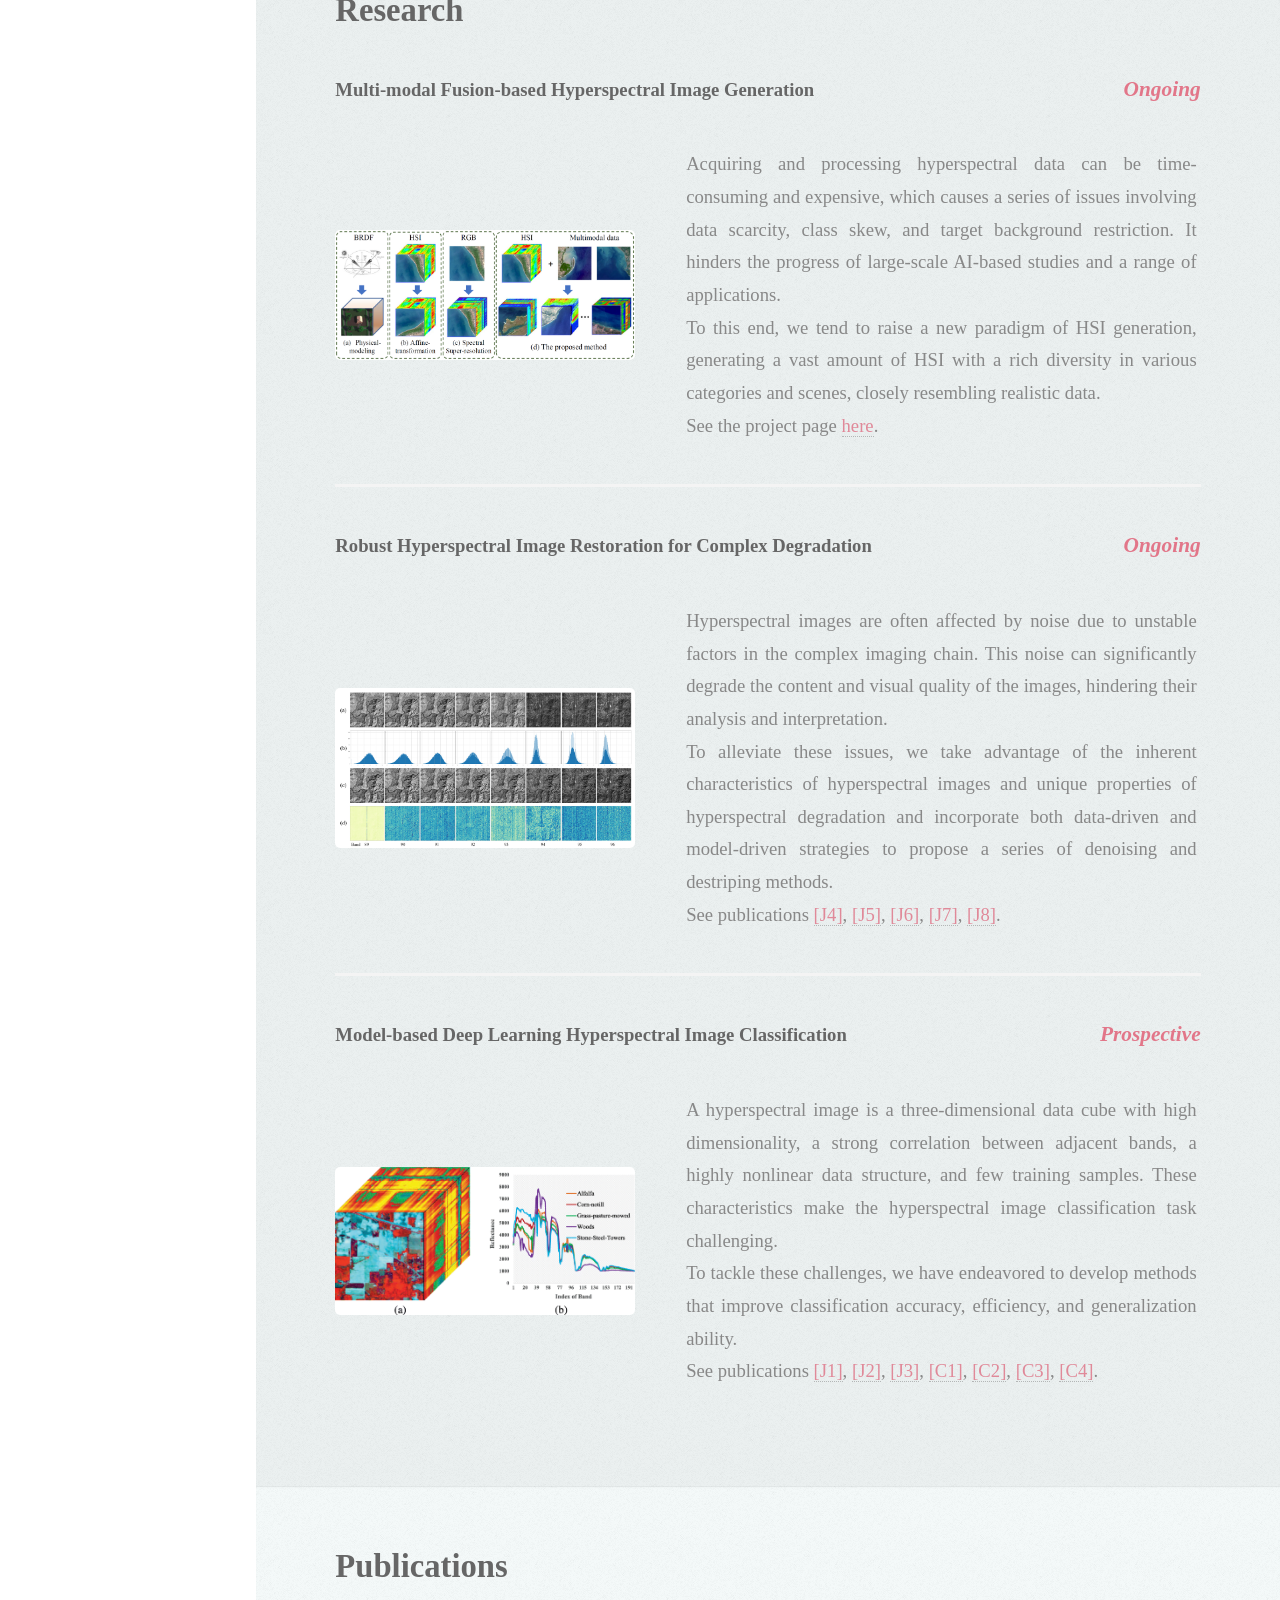
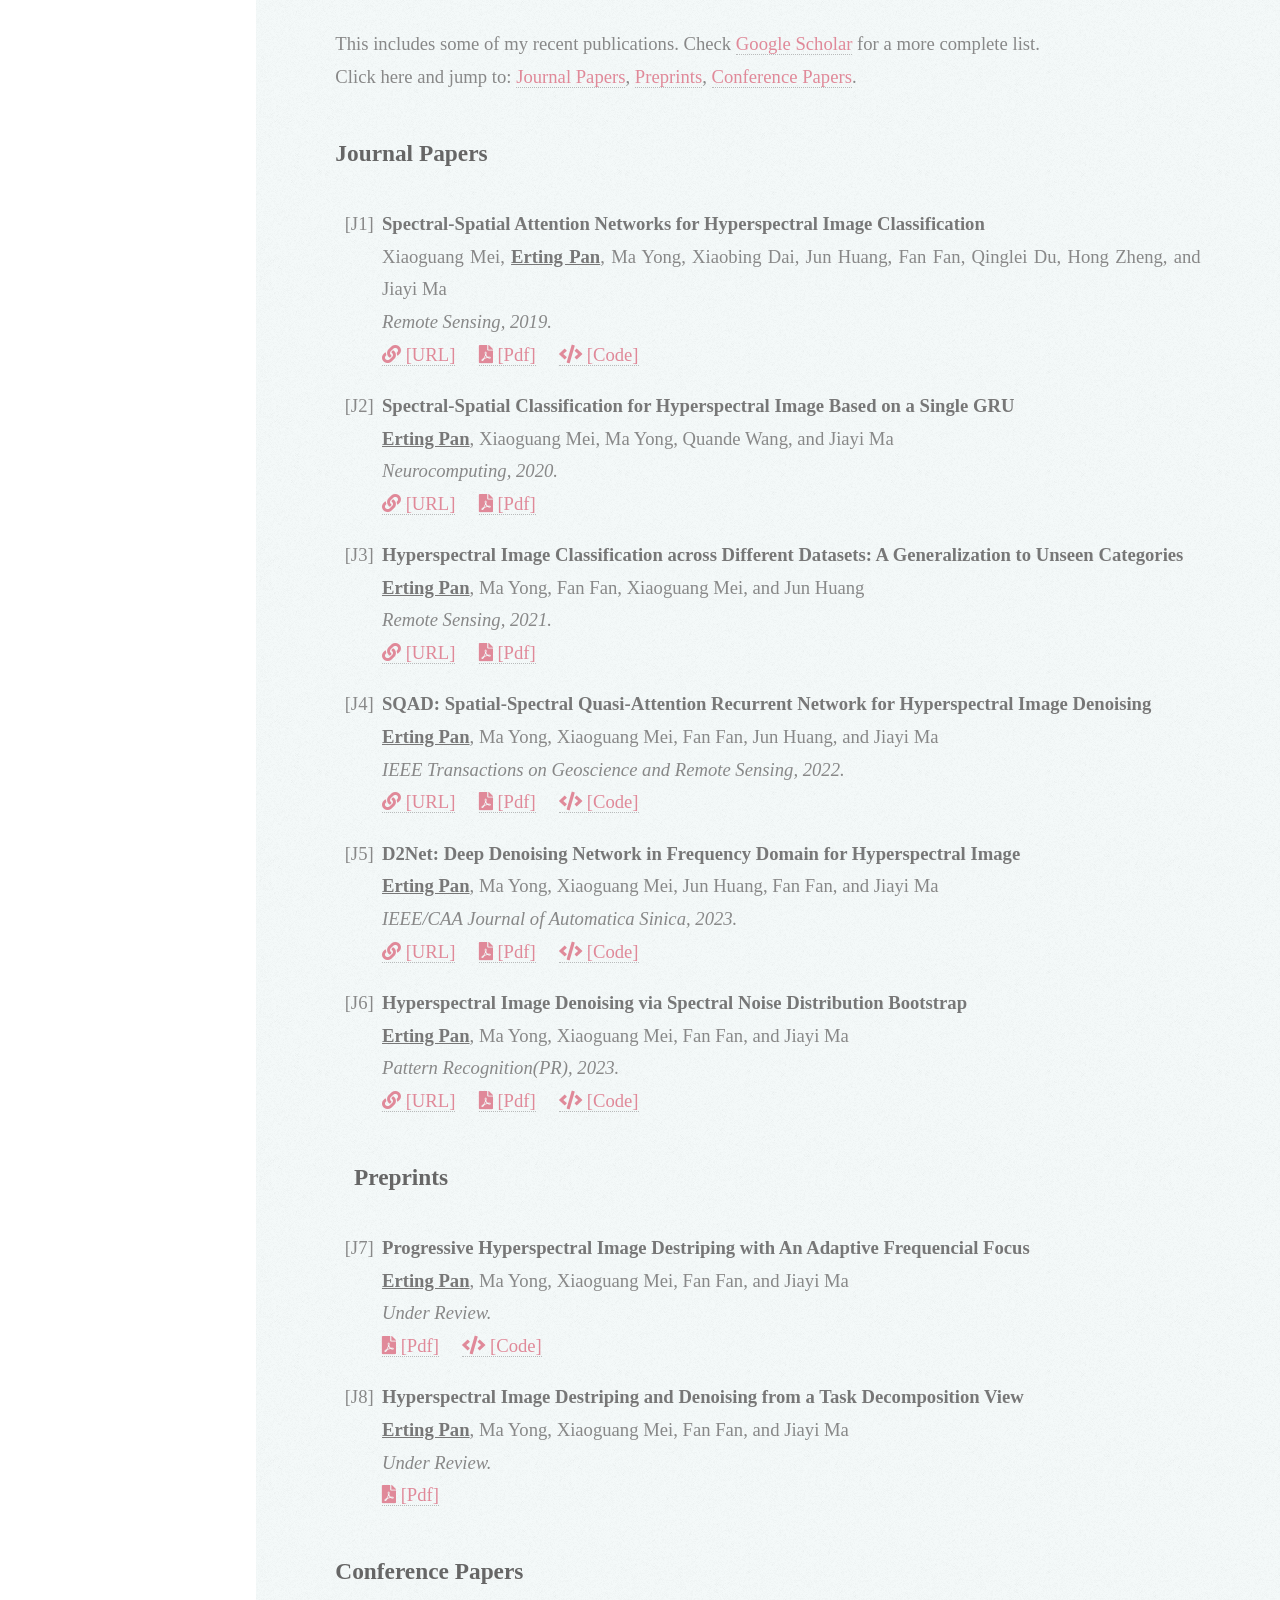
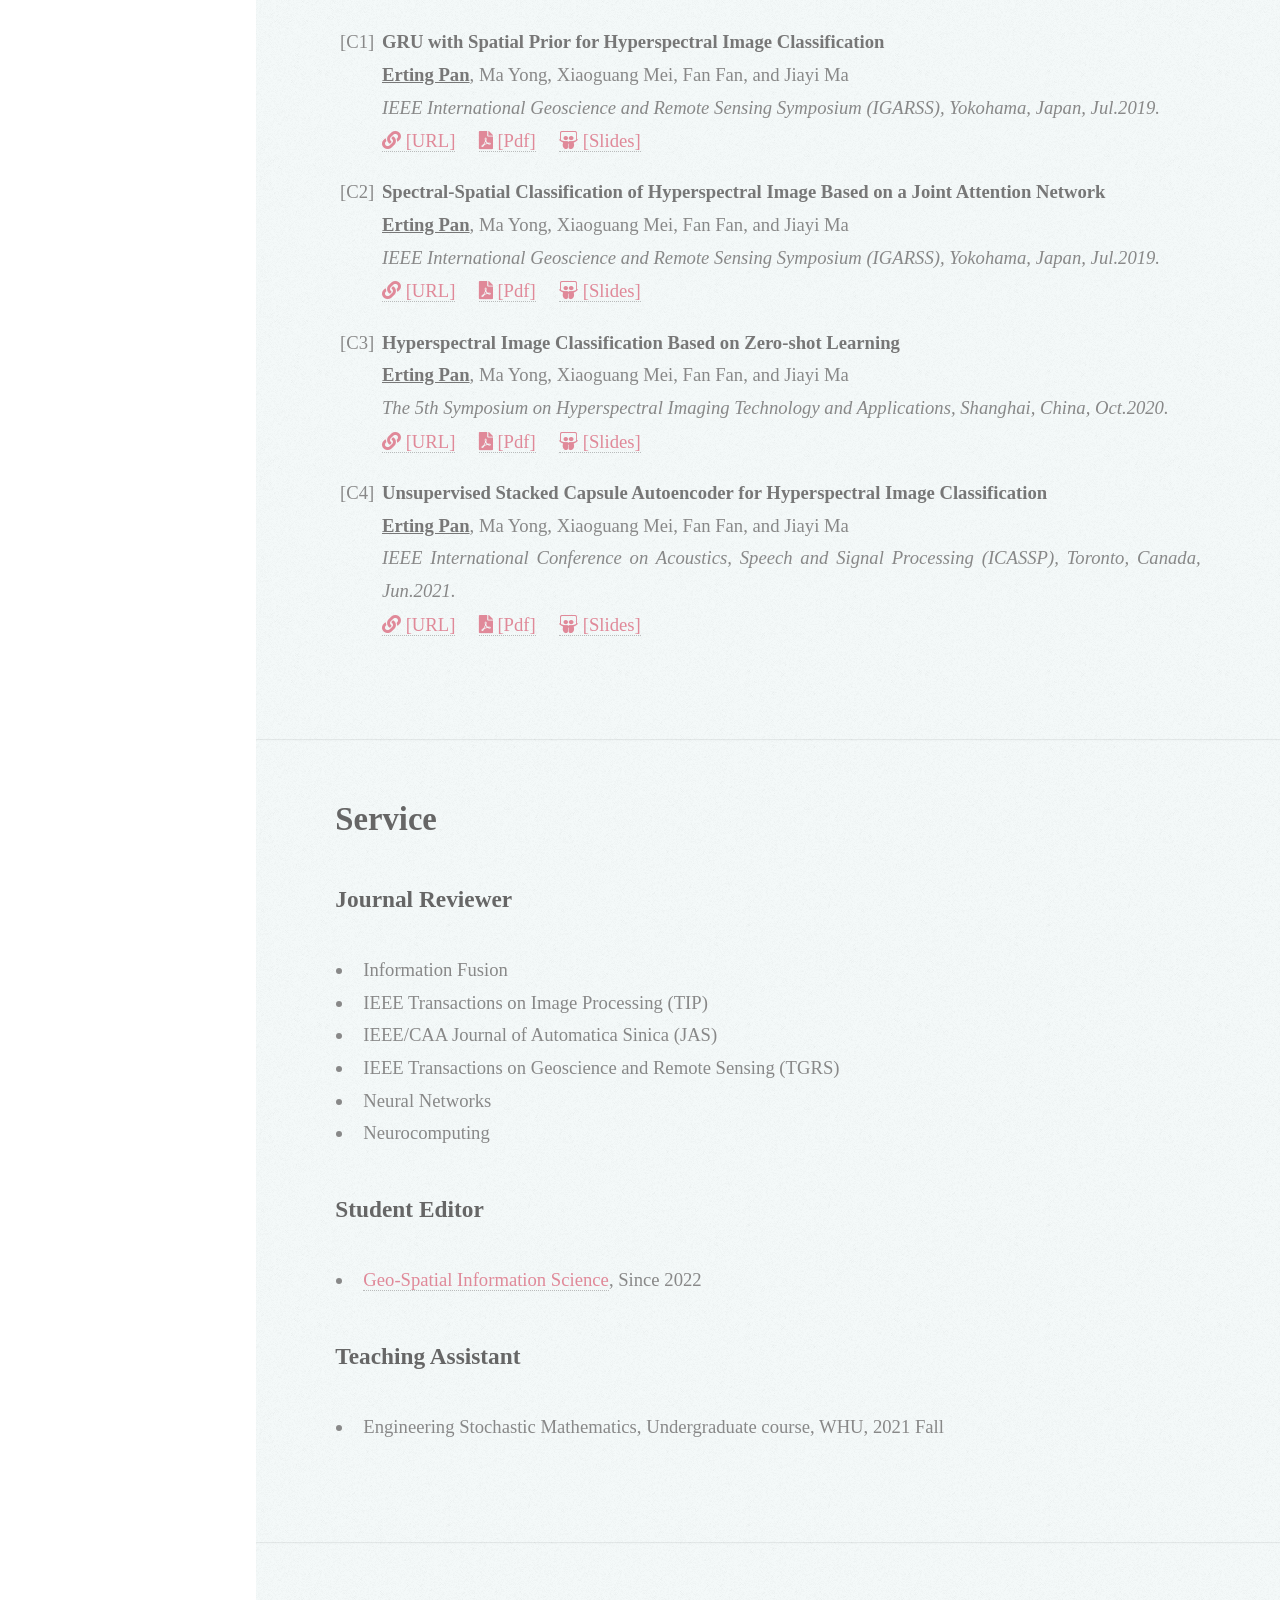
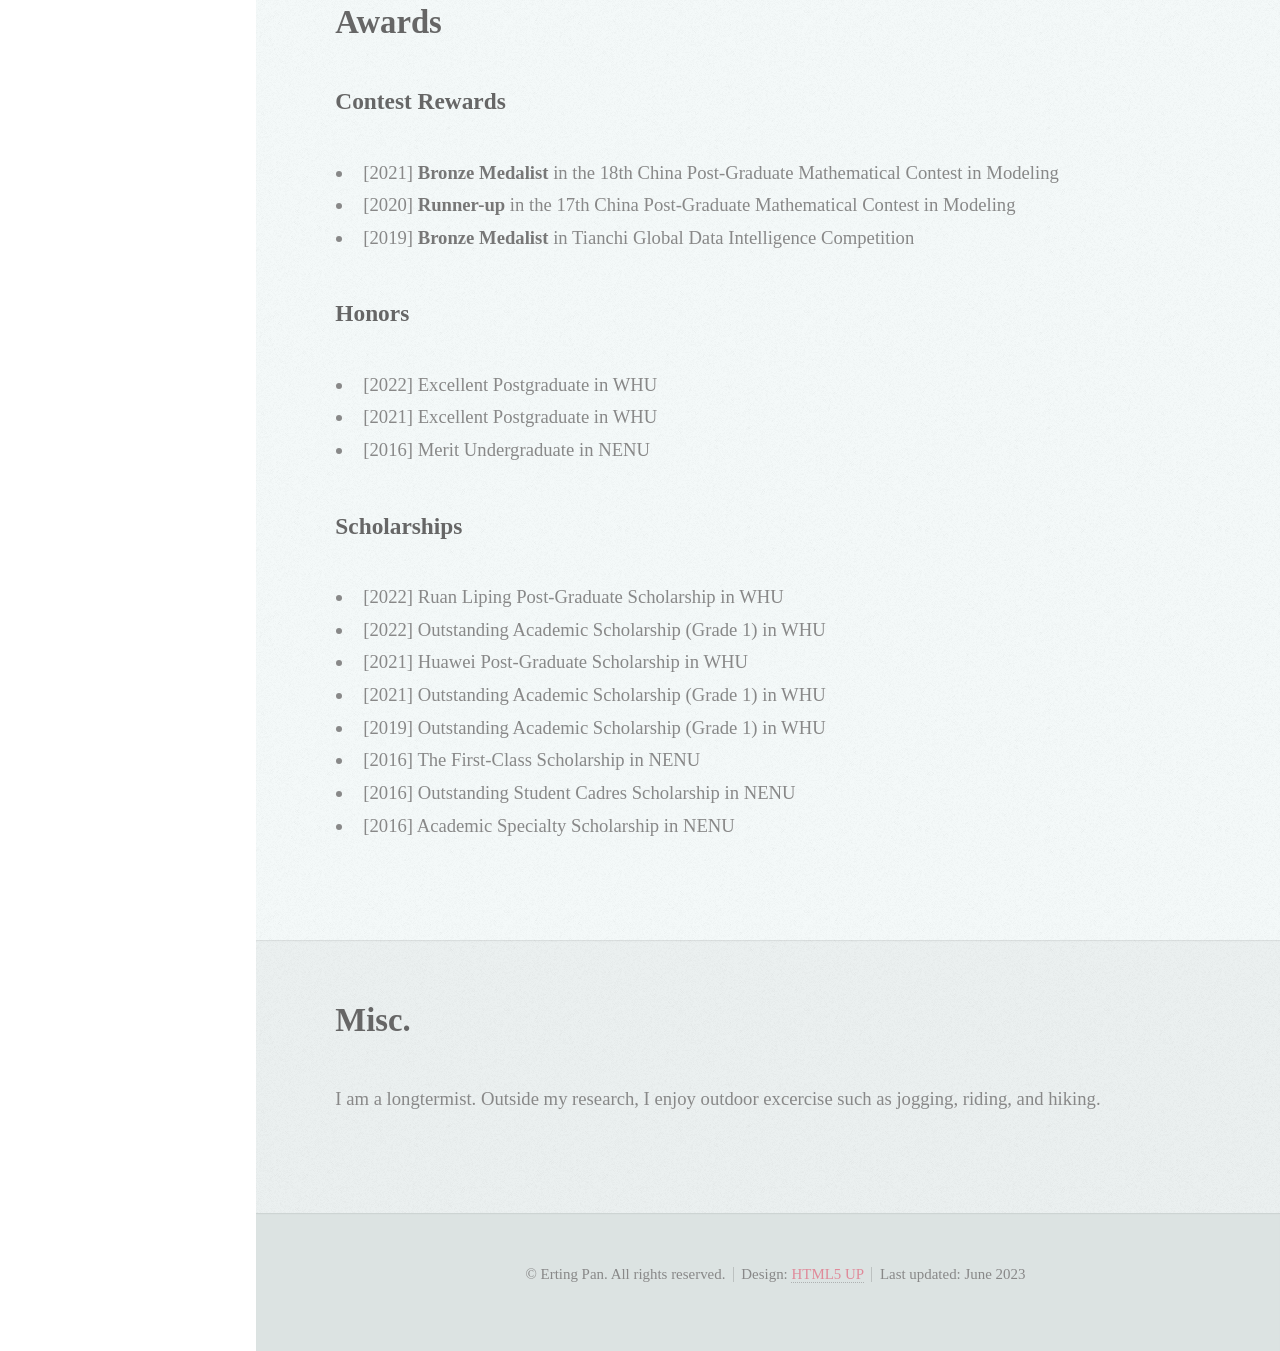
==== commit 555e603e: "updated html" ====
--- a/index.html
+++ b/index.html
@@ -1,858 +1,464 @@
-
-<!DOCTYPE html>
-
+<!DOCTYPE HTML>
+<!--
+	Prologue by HTML5 UP
+	html5up.net | @ajlkn
+	Free for personal and commercial use under the CCA 3.0 license (html5up.net/license)
+-->
 <html>
-
-<head>
-
-<meta charset="utf-8" />
-<meta name="generator" content="pandoc" />
-<meta http-equiv="X-UA-Compatible" content="IE=EDGE" />
-
-
-<title>Erting Pan</title>
-
-<script src="site_libs/header-attrs-2.7/header-attrs.js"></script>
-<script src="site_libs/jquery-1.11.3/jquery.min.js"></script>
-<meta name="viewport" content="width=device-width, initial-scale=1" />
-<link href="site_libs/bootstrap-3.3.5/css/flatly.min.css" rel="stylesheet" />
-<script src="site_libs/bootstrap-3.3.5/js/bootstrap.min.js"></script>
-<script src="site_libs/bootstrap-3.3.5/shim/html5shiv.min.js"></script>
-<script src="site_libs/bootstrap-3.3.5/shim/respond.min.js"></script>
-<style>h1 {font-size: 34px;}
-       h1.title {font-size: 38px;}
-       h2 {font-size: 30px;}
-       h3 {font-size: 24px;}
-       h4 {font-size: 18px;}
-       h5 {font-size: 16px;}
-       h6 {font-size: 12px;}
-       code {color: inherit; background-color: rgba(0, 0, 0, 0.04);}
-       pre:not([class]) { background-color: white }</style>
-<script src="site_libs/jqueryui-1.11.4/jquery-ui.min.js"></script>
-<link href="site_libs/tocify-1.9.1/jquery.tocify.css" rel="stylesheet" />
-<script src="site_libs/tocify-1.9.1/jquery.tocify.js"></script>
-<script src="site_libs/navigation-1.1/tabsets.js"></script>
-<link href="site_libs/highlightjs-9.12.0/default.css" rel="stylesheet" />
-<script src="site_libs/highlightjs-9.12.0/highlight.js"></script>
-<link href="site_libs/font-awesome-5.1.0/css/all.css" rel="stylesheet" />
-<link href="site_libs/font-awesome-5.1.0/css/v4-shims.css" rel="stylesheet" />
-<link rel="apple-touch-icon" sizes="180x180" href="icon_images/marceline_180.jpg">
-<link rel="icon" type="image/jpg" sizes="32x32" href="icon_images/marceline_32.jpg">
-<link rel="icon" type="image/jpg" sizes="16x16" href="icon_images/marceline_16.jpg">
-<link rel="manifest" href="icon_images/site.webmanifest">
-<link rel="stylesheet" href="css/academicons.min.css"/>
-
-<style type="text/css">
-  code{white-space: pre-wrap;}
-  span.smallcaps{font-variant: small-caps;}
-  span.underline{text-decoration: underline;}
-  div.column{display: inline-block; vertical-align: top; width: 50%;}
-  div.hanging-indent{margin-left: 1.5em; text-indent: -1.5em;}
-  ul.task-list{list-style: none;}
-    </style>
-
-<style type="text/css">code{white-space: pre;}</style>
-<script type="text/javascript">
-if (window.hljs) {
-  hljs.configure({languages: []});
-  hljs.initHighlightingOnLoad();
-  if (document.readyState && document.readyState === "complete") {
-    window.setTimeout(function() { hljs.initHighlighting(); }, 0);
-  }
-}
-</script>
-
-
-
-<style type = "text/css">
-.main-container {
-  max-width: 940px;
-  margin-left: auto;
-  margin-right: auto;
-}
-img {
-  max-width:100%;
-}
-.tabbed-pane {
-  padding-top: 12px;
-}
-.html-widget {
-  margin-bottom: 20px;
-}
-button.code-folding-btn:focus {
-  outline: none;
-}
-summary {
-  display: list-item;
-}
-pre code {
-  padding: 0;
-}
-</style>
-
-
-<style type="text/css">
-.dropdown-submenu {
-  position: relative;
-}
-.dropdown-submenu>.dropdown-menu {
-  top: 0;
-  left: 100%;
-  margin-top: -6px;
-  margin-left: -1px;
-  border-radius: 0 6px 6px 6px;
-}
-.dropdown-submenu:hover>.dropdown-menu {
-  display: block;
-}
-.dropdown-submenu>a:after {
-  display: block;
-  content: " ";
-  float: right;
-  width: 0;
-  height: 0;
-  border-color: transparent;
-  border-style: solid;
-  border-width: 5px 0 5px 5px; 
-  border-left-color: #cccccc;
-  margin-top: 5px;
-  margin-right: -10px;
-}
-.dropdown-submenu:hover>a:after {
-  border-left-color: #adb5bd;
-}
-.dropdown-submenu.pull-left {
-  float: none;
-}
-.dropdown-submenu.pull-left>.dropdown-menu {
-  left: -100%;
-  margin-left: 10px;
-  border-radius: 6px 0 6px 6px;
-}
-</style>
-
-<script type="text/javascript">
-// manage active state of menu based on current page
-$(document).ready(function () {
-  // active menu anchor
-  href = window.location.pathname
-  href = href.substr(href.lastIndexOf('/') + 1)
-  if (href === "")
-    href = "index.html";
-  var menuAnchor = $('a[href="' + href + '"]');
-
-  // mark it active
-  menuAnchor.tab('show');
-
-  // if it's got a parent navbar menu mark it active as well
-  menuAnchor.closest('li.dropdown').addClass('active');
-
-  // Navbar adjustments
-  var navHeight = $(".navbar").first().height() + 15;
-  var style = document.createElement('style');
-  var pt = "padding-top: " + navHeight + "px; ";
-  var mt = "margin-top: -" + navHeight + "px; ";
-  var css = "";
-  // offset scroll position for anchor links (for fixed navbar)
-  for (var i = 1; i <= 6; i++) {
-    css += ".section h" + i + "{ " + pt + mt + "}\n";
-  }
-  style.innerHTML = "body {" + pt + "padding-bottom: 40px; }\n" + css;
-  document.head.appendChild(style);
-});
-</script>
-
-<!-- tabsets -->
-
-<style type="text/css">
-.tabset-dropdown > .nav-tabs {
-  display: inline-table;
-  max-height: 500px;
-  min-height: 44px;
-  overflow-y: auto;
-  border: 1px solid #ddd;
-  border-radius: 4px;
-}
-
-.tabset-dropdown > .nav-tabs > li.active:before {
-  content: "";
-  font-family: 'Glyphicons Halflings';
-  display: inline-block;
-  padding: 10px;
-  border-right: 1px solid #ddd;
-}
-
-.tabset-dropdown > .nav-tabs.nav-tabs-open > li.active:before {
-  content: "&#xe258;";
-  border: none;
-}
-
-.tabset-dropdown > .nav-tabs.nav-tabs-open:before {
-  content: "";
-  font-family: 'Glyphicons Halflings';
-  display: inline-block;
-  padding: 10px;
-  border-right: 1px solid #ddd;
-}
-
-.tabset-dropdown > .nav-tabs > li.active {
-  display: block;
-}
-
-.tabset-dropdown > .nav-tabs > li > a,
-.tabset-dropdown > .nav-tabs > li > a:focus,
-.tabset-dropdown > .nav-tabs > li > a:hover {
-  border: none;
-  display: inline-block;
-  border-radius: 4px;
-  background-color: transparent;
-}
-
-.tabset-dropdown > .nav-tabs.nav-tabs-open > li {
-  display: block;
-  float: none;
-}
-
-.tabset-dropdown > .nav-tabs > li {
-  display: none;
-}
-</style>
-
-<!-- code folding -->
-
-
-
-<style type="text/css">
-
-#TOC {
-  margin: 25px 0px 20px 0px;
-}
-@media (max-width: 768px) {
-#TOC {
-  position: relative;
-  width: 100%;
-}
-}
-
-@media print {
-.toc-content {
-  /* see https://github.com/w3c/csswg-drafts/issues/4434 */
-  float: right;
-}
-}
-
-.toc-content {
-  padding-left: 30px;
-  padding-right: 40px;
-}
-
-div.main-container {
-  max-width: 1250px;
-  margin:auto;
-  text-align: justify;
-}
-
-div.tocify {
-  width: 20%;
-  max-width: 260px;
-  max-height: 85%;
-}
-
-@media (min-width: 768px) and (max-width: 991px) {
-  div.tocify {
-    width: 25%;
-  }
-}
-
-@media (max-width: 767px) {
-  div.tocify {
-    width: 100%;
-    max-width: none;
-  }
-}
-
-.tocify ul, .tocify li {
-  line-height: 20px;
-}
-
-.tocify-subheader .tocify-item {
-  font-size: 0.90em;
-}
-
-.tocify .list-group-item {
-  border-radius: 0px;
-}
-
-
-</style>
-
-</head>
-
-<body>
-
-
-<div class="container-fluid main-container">
-
-<!-- setup 3col/9col grid for toc_float and main content  -->
-<div class="row">
-<div class="col-sm-12 col-md-4 col-lg-3">
-<div id="TOC" class="tocify">
-</div>
-</div>
-
-<div class="toc-content col-sm-12 col-md-8 col-lg-9">
-
-
-<div class="navbar navbar-default  navbar-fixed-top" role="navigation">
-  <div class="container">
-    <div class="navbar-header">
-      <button type="button" class="navbar-toggle collapsed" data-toggle="collapse" data-target="#navbar">
-        <span class="icon-bar"></span>
-        <span class="icon-bar"></span>
-        <span class="icon-bar"></span>
-    </button>
-    <a class="navbar-brand" href="index.html">Erting Pan (潘尔婷)</a>
-    </div>
-    <div id="navbar" class="navbar-collapse collapse">
-      <ul class="nav navbar-nav">
-        </ul>
-        <ul class="nav navbar-nav navbar-right">
-          <li><a href="mailto:panerting@whu.edu.cn">
-              <span class="fas fa-envelope fa-lg"></span></a> </li>
-          <li><a href="https://scholar.google.com/citations?user=dmHmfuYAAAAJ&hl=zh-CN&oi=ao">
-          <span class="ai ai-google-scholar ai-lg"></span></a></li>
-        <li><a href="https://github.com/EtPan">
-            <span class="fab fa-github fa-lg"></span></a></li>
-        <li> <a href="https://www.researchgate.net/profile/Erting-Pan">
-            <span class="ai ai-researchgate ai-lg"></span></a></li>
-        <li><a href="https://orcid.org/0000-0002-6969-7104">
-            <span class="ai ai-orcid ai-lg"></span></a></li>
-        </ul>
-    </div><!--/.nav-collapse -->
-  </div><!--/.container -->
-</div><!--/.navbar -->
-
-<div id="header"></div>
-
-<div class="row"><h1 class="optima" id="home">About me</h1></div>
-<div class="row">
-  <div class="column_info" style="column-gap:5px">
-    <p><span> Nice to meet you here!</span></p>
-    <p><span>I am <strong> a final-year Ph.D. candidate </strong> in the Electronic Information School, <a href="https://www.whu.edu.cn/">Wuhan University (WHU)</a>. I am fortunate to be advised by Prof. <a href="https://sites.google.com/site/jiayima2013/home">Jiayi Ma</a> and Prof. Yong Ma in the lab of <a href="http://mvp.whu.edu.cn/">Multi-spectral Vision Processing (MVP)</a>. I also closely work with A.P. <a href="https://meixiaoguang.github.io/EN/">Xiaoguang Mei</a> here. Previously, I earned my B.Eng. degree from <a href="https://www.nenu.edu.cn/">Northeast Normal University (NENU)</a> in 2018, and was recommended as an exam-free student to WHU, where I began my M.Eng. degree and continued my education. These journeys are very valuable and interesting, and I always appreciate what I have learned and experienced.</span></p>
-
-    <p><span> My research pursues to model multi-modal and multi-dimensional data and develop cutting-edge solutions to advance next-generation intelligent perception. It primarily unfolds on two complementary levels: (a) computational imaging fundamentals; (b) application-oriented projects. I am passionate about exploring and implementing solutions to real-world problems, in order to make our lives better.</span></p>
-
-    <p><span>Currently, I am in the job market. I am excited to <strong> seek a postdoc position</strong> to continue advancing my research and applying my skills and expertise to new challenges.</span></p>
-    
-    <p><span> You can find my full CV <a href="myfiles/ErtingPan_CV.pdf">here</a>. </span></p>
-  </div>
-
-  <figure><p>
-  <img class="img-circle" src="myimages/profile.jpg" style="height:270px; margin-left:5px" align="right">
-  </p></figure>
-  <div id="navbar" class="navbar-collapse collapse">
-    <ul class="nav navbar-nav">
-      </ul>
-      <ul class="nav navbar-nav navbar-right">
-        <li><a href="mailto:panerting@whu.edu.cn">
-            <span class="fas fa-envelope fa-lg"></span></a> </li>
-        <li><a href="https://scholar.google.com/citations?user=dmHmfuYAAAAJ&hl=zh-CN&oi=ao">
-        <span class="ai ai-google-scholar ai-lg"></span></a></li>
-      <li><a href="https://github.com/EtPan">
-          <span class="fab fa-github fa-lg"></span></a></li>
-      <li> <a href="https://www.researchgate.net/profile/Erting-Pan">
-          <span class="ai ai-researchgate ai-lg"></span></a></li>
-      </ul>
-  </div><!--/.nav-collapse -->
-</div>
-
-<div class="row">
-  <p><span>If you are interested in my research or would like to have a casual chat, please do not hesitate to contact me (panerting@whu.edu.cn).   </span></p>
-  <p><span>By the way, I am delighted to assist undergraduate students in their academic and personal growth. Whether you need guidance on course selection, advice on research, or support navigating the challenges of university life, I am available to help. Please feel free to ask any questions you may have, and I will offer my support to the best of my ability. </span></p>
-</div>
-
-<p> <br> </p>
-
-<div class="row"><h1 class="optima">Education</h1></div>
-  <div class="row">
-  <div class="column2" style="column-gap:10px">
-  <img src="myimages/Logo_WHU.jpg" style="height:120px; margin-right:5px" align="left"> 
-  </p>
-  <span> Ph.D. & M.Eng. in Signal and Information Processing </span><br> 
-  <span class="optima"> <strong>Wuhan University,</strong> <a href="http://mvp.whu.edu.cn/">MVPLab</a> </span><br> <span> <em>Wuhan, China</em> </span><br> 
-  <span> <em>2018 - present</em> </span>
-  </div>
-
-  <div class="column2"style="column-gap:20px">
-  </p><img src="myimages/Logo_NENU.png" style="height:110px; margin-right:5px" align="left" > 
-  </p>
-  <span> B.Eng. in Electrical Engineering and its Automation </span><br> 
-  <span class="optima"> <strong>Northeast Normal University</strong> </span><br> 
-  <span> <em>Changchun, China</em> </span><br> 
-  <span> <em>2014 - 2018</em> </span></p>
-  </div></div>  
-  <p> <br> </p>
-  <div class="row"><h1 class="optima">Research</h1></div>
-    <div class="row">
-    <table style="width:100%;border:0px;border-spacing:0px;border-collapse:separate;margin-right:auto;margin-left:auto;">
-    <tbody>
-  
-    <tr>
-      <td style="padding:0px;width:60%;vertical-align:middle">
-        <a style="font-size: large; font-weight: bold;">Multi-modal Fusion-based  Hyperspectral Image Generation</a><br>
-        <div style="font-size: small;font-weight: bold;">Ongoing</div><p></p>
-        <p>Acquiring and processing hyperspectral data can be time-consuming and expensive, which causes a series of issues involving data scarcity, class skew, and target background restriction. It hinders the progress of large-scale AI-based studies and a range of applications. </p>
-        <p>To this end, we tend to raise a new paradigm of HSI generation, generating a vast amount of HSI with a rich diversity in various categories and scenes, closely resembling realistic data. </p>
-        <p>See the project page <a href="https://yuyang95.github.io/HSI-Synthesis.github.io/">here</a>.</p>
-      </td>
-      <td style="padding:20px;width:30%;vertical-align:middle">
-       <img src="myimages/HSI_Generation.png" width="280">
-      </td>
-    </tr>
-    <p></p><p></p>
-    <tr>
-      <td style="padding:0px;width:60%;vertical-align:middle">
-        <a style="font-size: large; font-weight: bold;">Robust Hyperspectral Image Restoration for Complex Degradation</a><br>
-        <div style="font-size: small;font-weight: bold;">Ongoing</div><p></p>
-        <p>Hyperspectral images are often affected by noise due to unstable factors in the complex imaging chain. This noise can significantly degrade the content and visual quality of the images, hindering their analysis and interpretation. </p>
-        <p>To alleviate these issues, we take advantage of the inherent characteristics of hyperspectral images and unique properties of hyperspectral degradation and incorporate both data-driven and model-driven strategies to propose a series of denoising and destriping methods. </p>
-        <p>See publications <a href="#J1" >[J1]</a>, <a href="#J2" >[J2]</a>, <a href="#J3" >[J3]</a>, <a href="#J7" >[J7]</a>, <a href="#J8" >[J8]</a>.</p>
-      </td>
-      <td style="padding:20px;width:30%;vertical-align:middle">
-       <img src="myimages/HSI_Restoration.png" width="280">
-      </td>
-    </tr>
-      <p></p><p></p>
-    
-    <tr>
-      <td style="padding:0px;width:60%;vertical-align:middle">
-      <a style="font-size: large; font-weight: bold;">Model-based Deep Learning Hyperspectral Image Classification</a><br>
-      <div style="font-size: small;font-weight: bold;">Prospective</div><p></p>
-      <p>A hyperspectral image is a three-dimensional data cube with high dimensionality, a strong correlation between adjacent bands, a highly nonlinear data structure, and few training samples. These characteristics make the hyperspectral image classification task challenging. </p>
-      <p>To tackle these challenges, we have endeavored to develop methods that improve classification accuracy, efficiency, and generalization ability. </p>
-      <p>See publications  <a href="#J4" >[J4]</a>, <a href="#J5" >[J5]</a>, <a href="#J6" >[J6]</a>, <a href="#C1" >[C1]</a>, <a href="#C2" >[C2]</a>, <a href="#C3" >[C3]</a>, <a href="#C4" >[C4]</a>.</p>
-      </td>
-      <td style="padding:20px;width:30%;vertical-align:middle">
-       <img src="myimages/HSI_Classification.png" width="280">
-      </td>
-    </tr>
-    </tbody>
-    </table>
-    </div>
-<p> <br> </p>
-
-<div class="row">
-<h1 class="optima" id="pub">Publications</h1></div>
-<div class="row" style="margin-top:-5px">
-  <p>The full publication list can be seen in <a href="https://scholar.google.com/citations?user=dmHmfuYAAAAJ&hl=zh-CN&oi=ao">Google Scholar</a>.</p>
-  <p>Click here and jump to:   <a href="#jour" style="font-family:optima">Journal papers</a>, <a href="#pre" style="font-family:optima">Preprints</a>,  <a href="#conf" style="font-family:optima">Conference papers</a>.</p>
-</div>
-
-<div class="row" style="margin-top:-5px; margin-bottom:0px">
-<h3 class="optima" id="jour">Journal papers</h3></div>
-  
-<div class="row">
-  <div class="column_paper" style="column-gap:10px">
-  <span class="optima" id="J1"> [J1] <strong>Hyperspectral Image Denoising via Spectral Noise Distribution Bootstrap</strong> </span><br> 
-  <span> <u>Erting Pan</u>, Ma Yong, <a href="https://meixiaoguang.github.io/EN/">Xiaoguang Mei</a>, Fan Fan, and <a href="https://sites.google.com/site/jiayima2013/">Jiayi Ma</a> </span><br> 
-  <span> <em>Pattern Recognition(PR). In Press.</em> </span><br> 
-  <span> <a href="https://doi.org/10.1016/j.patcog.2023.109699"><i class="fas fa-link"></i> [URL]</a> &nbsp &nbsp
-    <a href="mypapers/2023PR_N-Net.pdf"><i class="fas fa-file-pdf"></i> [Paper]</a> &nbsp &nbsp
-    <a href="https://github.com/EtPan/N-Net"><i class="fas fa-code"></i> [Code]</a> </span><br>
-  </p></div>
-  <figure>
-  <p><img src="myimages/2023PR_NNet.png" height="95px" width="auto" align="right">
-  </figure>
-</div>
-
-
-<div class="row">
-  <div class="column_paper" style="column-gap:10px">
-  <span class="optima" id="J2"> [J2]   <strong>D2Net: Deep Denoising Network in Frequency Domain for Hyperspectral Image</strong> </span><br> 
-  <span> <u>Erting Pan</u>, Ma Yong, <a href="https://meixiaoguang.github.io/EN/">Xiaoguang Mei</a>, Jun Huang, Fan Fan, and <a href="https://sites.google.com/site/jiayima2013/">Jiayi Ma</a> </span><br> 
-  <span> <em>IEEE/CAA Journal of Automatica Sinica, 2023.</em> </span><br> 
-  <span> <a href="https://ieeexplore.ieee.org/abstract/document/9910374"><i class="fas fa-link"></i> [URL]</a> &nbsp &nbsp
-    <a href="mypapers/2023JAS_D2Net.pdf"><i class="fas fa-file-pdf"></i> [Paper]</a> &nbsp &nbsp
-    <a href="https://github.com/EtPan/D2Net"><i class="fas fa-code"></i> [Code] </a> </span><br>
-  </p></div>
-  <figure>
-  <p><img src="myimages/2023JAS_D2Net.png" height="100px" width="auto" align="right">
-  </figure>
-</div>
-
-  <div class="row">
-    <div class="column_paper" style="column-gap:10px">
-    <span class="optima" id="J3"> [J3] <strong>SQAD: Spatial-Spectral Quasi-Attention Recurrent Network for Hyperspectral Image Denoising</strong> </span><br> 
-    <span> <u>Erting Pan</u>, Ma Yong, <a href="https://meixiaoguang.github.io/EN/">Xiaoguang Mei</a>, Fan Fan, Jun Huang, and <a href="https://sites.google.com/site/jiayima2013/">Jiayi Ma</a> </span><br> 
-    <span> <em>IEEE Transactions on Geoscience and Remote Sensing, 2022.</em> </span><br> 
-    <span><a href="https://ieeexplore.ieee.org/abstract/document/9732909"><i class="fas fa-link"></i> [URL]</a> &nbsp &nbsp
-    <a href="mypapers/2022TGRS_SQAD.pdf"><i class="fas fa-file-pdf"></i>[Paper]</a> &nbsp &nbsp
-    <a href="https://github.com/EtPan/SQAD"><i class="fas fa-code"></i>[Code]</a> </span><br>
-    </p></div>
-    <figure>
-    <p><img src="myimages/2022TGRS_SQAD.png" height="100px" width="auto" align="right">
-    </figure>
-  </div>
-
-  <div class="row">
-    <div class="column_paper" style="column-gap:10px">
-    <span class="optima" id="J4"> [J4] <strong>Hyperspectral Image Classification across Different Datasets: A Generalization to Unseen Categories</strong> </span><br> 
-    <span> <u>Erting Pan</u>, Ma Yong, Fan Fan, <a href="https://meixiaoguang.github.io/EN/">Xiaoguang Mei</a>, and Jun Huang </span><br> 
-    <span> <em>Remote Sensing, 2021.</em> </span><br> 
-    <span><a href="https://doi.org/10.3390/rs13091672"><i class="fas fa-link"></i> [URL]</a> &nbsp &nbsp
-    <a href="mypapers/2021RS_ZSL.pdf"><i class="fas fa-file-pdf"></i>[Paper]</a> &nbsp &nbsp
-    <!--a href="https://github.com/EtPan/SQAD"><i class="fas fa-code"></i> code</a--> 
-    </span><br>
-    </p></div>
-    <figure>
-    <p><img src="myimages/2021RS_ZSL.png" height="110px" width="auto" align="right">
-    </figure>
-    </div>
-
-  <div class="row">
-    <div class="column_paper" style="column-gap:10px">
-    <span class="optima" id="J5"> [J5] <strong>Spectral-Spatial Classification for Hyperspectral Image Based on a Single GRU</strong> </span><br> 
-    <span> <u>Erting Pan</u>, <a href="https://meixiaoguang.github.io/EN/">Xiaoguang Mei</a>, Ma Yong, Quande Wang, and <a href="https://sites.google.com/site/jiayima2013/">Jiayi Ma</a> </span><br> 
-    <span> <em>Neurocomputing, 2020.</em> </span><br> 
-    <span><a href=" https://doi.org/10.1016/j.neucom.2020.01.029"><i class="fas fa-link"></i> [URL]</a> &nbsp &nbsp
-    <a href="mypapers/2020NeuroCom_SPGRU.pdf"><i class="fas fa-file-pdf"></i>[Paper]</a> 
-    <!--a href="https://github.com/EtPan/SQAD"><i class="fas fa-code"></i> code</a--> 
-    </span><br>
-    </p></div>
-    <figure>
-    <p><img src="myimages/2020NeuCom_SPGRU.png" height="63px" width="auto" align="right">
-    </figure>
-    </div>
-
-  <div class="row">
-    <div class="column_paper" style="column-gap:10px">
-    <span class="optima" id="J6"> [J6] <strong>Spectral-Spatial Attention Networks for Hyperspectral Image Classification</strong> </span><br> 
-    <span> <a href="https://meixiaoguang.github.io/EN/">Xiaoguang Mei</a>, <u>Erting Pan</u>, Ma Yong, Xiaobing Dai, Jun Huang, Fan Fan, Qinglei Du, Hong Zheng, and <a href="https://sites.google.com/site/jiayima2013/">Jiayi Ma</a> </span><br> 
-    <span> <em>Neurocomputing, 2020.</em> </span><br> 
-    <span> <a href="https://doi.org/10.3390/rs11080963"><i class="fas fa-link"></i> [URL]</a> &nbsp &nbsp
-    <a href="mypapers/2019RS_SSAN.pdf"><i class="fas fa-file-pdf"></i>[Paper]</a> &nbsp &nbsp
-    <a href="https://github.com/EtPan/SSAN"><i class="fas fa-code"></i>[Code]</a> 
-    </span><br>
-    </p></div>
-    <figure>
-    <p><img src="myimages/2019RS_SSAN.png"  height="92px" width="auto" align="right">
-    </figure>
-    </div>
-
-<div class="row" style="margin-top:-5px; margin-bottom:0px">
-<h3 class="optima" id="pre">Preprints</h3></div>
-
-  <div class="row">
-    <div class="column_paper" style="column-gap:10px">
-    <span class="optima" id="J7"> [J7] <strong>Progressive Hyperspectral Image Destriping with An Adaptive Frequencial Focus</strong> </span><br> 
-    <span> <u>Erting Pan</u>, Ma Yong, <a href="https://meixiaoguang.github.io/EN/">Xiaoguang Mei</a>, Fan Fan, and <a href="https://sites.google.com/site/jiayima2013/">Jiayi Ma</a> </span><br>  
-    <span> <em>Under Review.</em> </span><br> 
-    <span> <a href="mypapers/2023Preprints-PHID.pdf"><i class="fas fa-file-pdf"></i>[Paper]</a> &nbsp &nbsp
-    <a href="https://github.com/EtPan/PHID"><i class="fas fa-code"></i>[Code]</a> 
-    </span><br>
-    </p></div>
-    <figure>
-    <p><img src="myimages/2023Preprints_PHID.png" height="90px" width="auto" align="right">
-    </figure>
-    </div>
-
-  <div class="row">
-    <div class="column_paper" style="column-gap:10px">
-    <span class="optima" id="J8"> [J8] <strong>Hyperspectral Image Destriping and Denoising from a Task Decomposition View</strong> </span><br> 
-    <span> <u>Erting Pan</u>, Ma Yong, <a href="https://meixiaoguang.github.io/EN/">Xiaoguang Mei</a>, Fan Fan, and <a href="https://sites.google.com/site/jiayima2013/">Jiayi Ma</a> </span><br>  
-    <span> <em>Under Review.</em> </span><br> 
-    <span> <a href="mypapers/2023.pdf"><i class="fas fa-file-pdf"></i>[Paper]</a> 
-    <!--a href="https://github.com/EtPan/SSAN"><i class="fas fa-code"></i> code</a--> 
-    </span><br>
-    </p></div>
-    <figure>
-    <p><img src="myimages/2023PR-MTL.png" height="100px" width="auto" align="right">
-    </figure>
-    </div>
-
-<div class="row" style="margin-top:-5px; margin-bottom:0px">
-<h3 class="optima" id="conf">Conference papers</h3></div>
-
-  <div class="row">
-    <div class="column_conf">
-    <span class="optima" id="C1"> [C1] <strong>Unsupervised Stacked Capsule Autoencoder for Hyperspectral Image Classification</strong> </span><br> 
-    <span> <u>Erting Pan</u>, Ma Yong, <a href="https://meixiaoguang.github.io/EN/">Xiaoguang Mei</a>, Fan Fan, and <a href="https://sites.google.com/site/jiayima2013/">Jiayi Ma</a> </span><br>  
-    <span> <em> IEEE International Conference on Acoustics, Speech and Signal Processing (ICASSP), Toronto, Canada, Jun.2021.</em> </span><br> 
-    <span><a href="https://www.2021.ieeeicassp.org/2021.ieeeicassp.org/papers/ViewPaper481e.html?PaperNum=4738"><i class="fas fa-link"></i> [URL]</a> &nbsp &nbsp
-    <a href="mypapers/2021ICASSP.pdf"><i class="fas fa-file-pdf"></i>[Paper]</a> &nbsp &nbsp
-    <a href="mypapers/Slides_ICASSP2021.pdf"><i class="fab fa-slideshare"></i>[Slide]</a> 
-    </span><br>
-    </p>
-    </div></div>
-
-  <div class="row">
-    <div class="column_conf">
-    <span class="optima" id="C2"> [C2]  <strong>Hyperspectral Image Classification Based on Zero-shot Learning</strong> </span><br> 
-    <span> <u>Erting Pan</u>, Ma Yong, <a href="https://meixiaoguang.github.io/EN/">Xiaoguang Mei</a>, Fan Fan, and <a href="https://sites.google.com/site/jiayima2013/">Jiayi Ma</a> </span><br>  
-    <span> <em>The 5th Symposium on Hyperspectral Imaging Technology and Applications, Shanghai, China, Oct.2020.</em> </span><br> 
-    <span> <a href="https://b2b.csoe.org.cn/meeting/GGP2020.html"><i class="fas fa-link"></i> [URL]</a> &nbsp &nbsp
-    <a href="mypapers/2020GGP-09-002.pdf"><i class="fas fa-file-pdf"></i> [Paper]</a> &nbsp &nbsp
-    <a href="mypapers/Slides_GGP2020pdf.pdf"><i class="fab fa-slideshare"></i>[Slide]</a> 
-    </span><br>
-    </p>
-    </div></div>
-
-  <div class="row">
-    <div class="column_conf">
-    <span class="optima" id="C3"> [C3]  <strong>GRU with Spatial Prior for Hyperspectral Image Classification</strong> </span><br> 
-    <span> <u>Erting Pan</u>, Ma Yong, <a href="https://meixiaoguang.github.io/EN/">Xiaoguang Mei</a>, Fan Fan, and <a href="https://sites.google.com/site/jiayima2013/">Jiayi Ma</a> </span><br>  
-    <span> <em>IEEE International Geoscience and Remote Sensing Symposium (IGARSS), Yokohama, Japan, Jul.2019.</em> </span><br> 
-    <span> <a href="https://igarss2019.org/papers/Viewpapers.asp?PaperNum=3955"><i class="fas fa-link"></i> [URL]</a> &nbsp &nbsp
-    <a href="mypapers/2019IGRASS_SPGRU.pdf"><i class="fas fa-file-pdf"></i>[Paper]</a> &nbsp &nbsp
-    <a href="mypapers/Slides_IGARSS2019_SSGRU.pdf"><i class="fab fa-slideshare"></i>[Slide]</a> 
-    </span><br>
-    </p>
-    </div></div>
-      
-  <div class="row">
-    <div class="column_conf">
-    <span class="optima" id="C4"> [C4]  <strong>Spectral-Spatial Classification of Hyperspectral Image Based on a Joint Attention Network</strong> </span><br> 
-    <span> <u>Erting Pan</u>, Ma Yong, <a href="https://meixiaoguang.github.io/EN/">Xiaoguang Mei</a>, Fan Fan, and <a href="https://sites.google.com/site/jiayima2013/">Jiayi Ma</a> </span><br>  
-    <span> <em>IEEE International Geoscience and Remote Sensing Symposium (IGARSS), Yokohama, Japan, Jul.2019.</em> </span><br> 
-
-    <span> <a href="https://igarss2019.org/papers/Viewpapers.asp?PaperNum=1663"><i class="fas fa-link"></i> [URL]</a> &nbsp &nbsp
-    <a href="mypapers/2019IGRASS_SSAN.pdf"><i class="fas fa-file-pdf"></i> [Paper]</a> &nbsp &nbsp
-    <a href="mypapers/Slides_IGARSS2019_SSAN.pdf"><i class="fab fa-slideshare"></i> [Slide]</a> 
-    </span><br>
-  </div></div>
-  <p> <br> </p>
-
-<div class="row">
-  <h1 class="optima" id="serve">Service</h1></div>
-  <div class="row" style="margin-top:-5px; margin-bottom:0px">
-    <h3 class="optima" id="conf">Reviewer</h3></div>
-    <div class="row">
-    <div class="column_conf">
-    <span class="optima"> Information Fusion</span><br>  
-    <span class="optima"> IEEE Transactions on Image Processing (TIP)</span><br>  
-    <span class="optima"> IEEE/CAA Journal of Automatica Sinica (JAS)</span><br> 
-    <span class="optima"> IEEE Transactions on Geoscience and Remote Sensing (TGRS)</span><br> 
-    <span class="optima"> Neural Networks</span><br> 
-    <span class="optima"> Neurocomputing</span><br> 
-    </div></div>
-
-    <div class="row" style="margin-top:-5px; margin-bottom:0px"><h3 class="optima" id="conf">Student Editor</h3></div>
-      <div class="row">
-      <div class="column_conf">
-      <span class="optima"> <strong><a href="https://www.tandfonline.com/journals/tgsi20">Geo-Spatial Information Science</a>,</strong> Since 2022</span><br>  
-      </div></div>
-
-    <div class="row" style="margin-top:-5px; margin-bottom:0px"><h3 class="optima" id="conf">Teaching Assistant</h3></div>
-    <div class="row">
-    <div class="column_conf">
-    <span class="optima"> <strong>Engineering Stochastic Mathematics,</strong> Undergraduate course, WHU, 2021 Fall</span><br>  
-    </div></div>
-
-    
-
-    
-<p> <br> </p>
-
-<div class="row"><h1 class="optima" id="honor">Awards</h1></div>
-  <div class="row" style="margin-top:-5px; margin-bottom:0px">
-    <h3 class="optima" id="conf">Contest Rewards</h3></div>
-    <div class="row"><div class="column_conf">
-      <span class="optima"> [2021] <strong>Bronze Medalist</strong> in the 18th China Post-Graduate Mathematical Contest in Modeling</span><br>  
-      <span class="optima"> [2020] <strong>Runner-up</strong> in the 17th China Post-Graduate Mathematical Contest in Modeling</span><br>  
-      <span class="optima"> [2019] <strong>Bronze Medalist</strong> in Tianchi Global Data Intelligence Competition</span><br> 
-    </div></div>
-
-    <div class="row" style="margin-top:-5px; margin-bottom:0px">
-      <h3 class="optima" id="conf">Honors</h3></div>
-      <div class="row"><div class="column_conf">
-        <span class="optima"> [2022] Excellent Postgraduate in WHU</span><br>  
-        <span class="optima"> [2021] Excellent Postgraduate in WHU</span><br>  
-        <span class="optima"> [2016] Merit Undergraduate in NENU</span><br>  
-      </div></div>
-
-  <div class="row" style="margin-top:-5px; margin-bottom:0px">
-    <h3 class="optima" id="conf">Scholarships</h3></div>
-    <div class="row"><div class="column_conf">
-      <span class="optima"> [2022] Ruan Liping Post-Graduate Scholarship in WHU</span><br>  
-      <span class="optima"> [2022] Outstanding Academic Scholarship (Grade 1) in WHU</span><br> 
-      <span class="optima"> [2021] Huawei Post-Graduate Scholarship in WHU</span><br> 
-      <span class="optima"> [2021] Outstanding Academic Scholarship (Grade 1) in WHU</span><br> 
-      <span class="optima"> [2019] Outstanding Academic Scholarship (Grade 1) in WHU</span><br> 
-      <span class="optima"> [2016] The First-Class Scholarship in NENU</span><br> 
-      <span class="optima"> [2016] Outstanding Student Cadres Scholarship in NENU</span><br> 
-      <span class="optima"> [2016] Academic Specialty Scholarship in NENU</span><br> 
-    </div></div>
-<p> <br> </p>
-
-<div class="row">
-<h1 class="optima" id="misc">Miscellaneous </h1></div>
-<div class="row" style="margin-top:-5px">
-<p>I am a longtermist. Outside my research, I enjoy outdoor excercise such as jogging, riding, and hiking.</p>
-</div>
-
-<style type="text/css">
-#TOC {
-  left: 50px;
-  width: 200px;
-  margin: 20px 0px 0px 0px;
-}
-
-.main-container {
-    margin:auto;
-}
-</style>
-<style type="text/css">
-.column {
-  float: left;
-  margin-left: 0px;
-  margin-right: 0px;
-  width: 20%;
-}
-
-.column2 {
-  float: left;
-  margin-left: 0px;
-  margin-right: 0px;
-  width: 45%;
-}
-
-.column3 {
-  float: left;
-  margin-left: 0px;
-  margin-right: 0px;
-  width: 33%;
-}
-
-.row:after {
-  content: "";
-  display: table;
-  clear: both;
-}
-
-@media screen and (max-width: 600px) {
-  .column {
-    width: 100%;
-  }
-}
-
-.column_info {
-  float: left;
-  margin-left: 0px;
-  width: 70%
-}
-
-.column_paper {
-  float: left;
-  margin-left: 5px;
-  width: 70%;
-  line-height: 1.75em
-}
-
-.column_conf {
-  float: left;
-  margin-left: 5px;
-  width: 100%;
-  line-height: 1.75em
-}
-
-.left_paper {
-  width: 27%;
-}
-
-.img-circle {
-    border-radius: 50%;
-}
-
-
-h1.optima{
-  font-size: 25px;
-  font-family: optima;
-  margin-bottom: 10pt
-}
-
-
-h3.optima{
-  font-size: 20px;
-  font-family: optima;
-  color:#14BB9A
-}
-
-
-span.optima{font-family:optima, Sans-serif}
-</style>
-
-
-
-</div>
-</div>
-
-</div>
-
-<script>
-
-// add bootstrap table styles to pandoc tables color:#14BB9A
-function bootstrapStylePandocTables() {
-  $('tr.odd').parent('tbody').parent('table').addClass('table table-condensed');
-}
-$(document).ready(function () {
-  bootstrapStylePandocTables();
-});
-
-
-</script>
-
-<!-- tabsets -->
-
-<script>
-$(document).ready(function () {
-  window.buildTabsets("TOC");
-});
-
-$(document).ready(function () {
-  $('.tabset-dropdown > .nav-tabs > li').click(function () {
-    $(this).parent().toggleClass('nav-tabs-open');
-  });
-});
-</script>
-
-<!-- code folding -->
-
-<script>
-$(document).ready(function ()  {
-
-    // move toc-ignore selectors from section div to header
-    $('div.section.toc-ignore')
-        .removeClass('toc-ignore')
-        .children('h1,h2,h3,h4,h5').addClass('toc-ignore');
-
-    // establish options
-    var options = {
-      selectors: "h1,h2,h3",
-      theme: "bootstrap3",
-      context: '.toc-content',
-      hashGenerator: function (text) {
-        return text.replace(/[.\\/?&!#<>]/g, '').replace(/\s/g, '_');
-      },
-      ignoreSelector: ".toc-ignore",
-      scrollTo: 0
-    };
-    options.showAndHide = true;
-    options.smoothScroll = true;
-
-    // tocify
-    var toc = $("#TOC").tocify(options).data("toc-tocify");
-});
-</script>
-
-<!-- dynamically load mathjax for compatibility with self-contained -->
-<script>
-  (function () {
-    var script = document.createElement("script");
-    script.type = "text/javascript";
-    script.src  = "https://mathjax.rstudio.com/latest/MathJax.js?config=TeX-AMS-MML_HTMLorMML";
-    document.getElementsByTagName("head")[0].appendChild(script);
-  })();
-</script>
-
-</body>
+	<head>
+		<title>Erting Pan</title>
+		<meta charset="utf-8" />
+		<meta name="viewport" content="width=device-width, initial-scale=1, user-scalable=no" />
+		<link rel="stylesheet" href="assets/css/main.css" />
+	</head>
+	<body class="is-preload">
+
+		<!-- Header -->
+			<div id="header">
+
+				<div class="top">
+
+					<!-- Logo -->
+						<div id="logo">
+							<span class="image avatar"><img src="files/images/profile.jpg" alt="" /></span><br>
+							<h1 id="logo">Erting Pan (潘尔婷)</h1>
+							<p>Computer Vision for Intelligence Perception, Earth Oberservation, and Sustainability</p>
+						</div>
+
+					<!-- Nav -->
+						<nav id="nav">
+							<ul>
+								<li><a href="#about" id="about-link"><span class="icon solid fa-home">About</span></a></li>
+								<li><a href="#school" id="class-link"><span class="icon solid fa-user-graduate">Education</span></a></li>
+								<li><a href="#research" id="work-link"><span class="icon solid fa-robot">Research</span></a></li>
+								<li><a href="#publications" id="pubs-link"><span class="icon solid fa-book">Publications</span></a></li>
+								<li><a href="#services" id="teach-link"><span class="icon solid fa-lightbulb">Services</span></a></li>
+								<li><a href="#awards" id="teach-link"><span class="icon solid fa-award">Awards</span></a></li>
+								<li><a href="#miscs" id="contact-link"><span class="icon solid fa-mountain">Miscellaneous</span></a></li>
+							</ul>
+						</nav>
+
+				</div>
+
+				<div class="bottom">
+
+					<!-- Social Icons -->
+						<ul class="icons">
+							<li><a href="mailto:panerting@whu.edu.cn" class="icon solid fa-envelope"><span class="label">Email</span></a></li>
+							<li><a href="https://scholar.google.com/citations?user=dmHmfuYAAAAJ&hl=zh-CN&oi=ao" class="icon solid fa-graduation-cap"><span class="label">Google Scholar</a></li>
+							<li><a href="https://github.com/EtPan" class="icon brands fa-github"><span class="label">Github</span></a></li>
+							<li><a href="https://www.researchgate.net/profile/Erting-Pan" class="icon brands fa-researchgate"><span class="label">Reserachgate</span></a></li>
+							<li><a href="https://orcid.org/0000-0002-6969-7104" class="icon brands fa-orcid"><span class="label">ORCID</span></a></li>
+						</ul>
+
+				</div>
+
+			</div>
+
+		<!-- Main -->			
+			<div id="main">
+				<!-- About Me -->
+				<section id="about" class="two">
+					<div class="container">
+						<header>
+							<h3>About</h3>
+						</header>
+						<p>
+							&#128075; Nice to meet you here!
+						</p>
+    					<p>
+						   I am <strong>a final-year Ph.D. candidate</strong> in the Electronic Information School, 
+						   <a href="https://www.whu.edu.cn/">Wuhan University (WHU)</a>. I am fortunate to be advised by 
+						   Prof. <a href="https://sites.google.com/site/jiayima2013/">Jiayi Ma</a> and Prof. Yong Ma 
+						   in the lab of <a href="http://mvp.whu.edu.cn/">Multi-spectral Vision Processing (MVP)</a>. 
+						   I also closely work with A.P. <a href="https://meixiaoguang.github.io/EN/">Xiaoguang Mei</a> here. 
+						   Previously, I earned my B.Eng. degree from 
+						   <a href="https://www.nenu.edu.cn/">Northeast Normal University (NENU)</a> in 2018, and was recommended 
+						   as an exam-free student to WHU, where I began my M.Eng. degree and continued my education. 
+						   <br> 
+						    These journeys are very valuable and interesting, and I always appreciate what I have 
+							learned and experienced.
+						</p>
+    					<p>
+							My research pursues to model multi-modal and multi-dimensional data and develop cutting-edge solutions 
+							to advance next-generation intelligent perception. It primarily unfolds on two complementary levels: 
+							(a) computational imaging fundamentals; (b) application-oriented projects. I am passionate about exploring 
+							and tackling real-world challenges,  and I hope to contribute to a better understanding of the world around us.
+							<br>
+							If you are interested in my research or would like to have a casual chat, please do not hesitate 
+							to contact me.
+						</p>
+    					<p>
+							&#128276; Currently, I am in the job market. I am excited to <strong> seek a postdoc position</strong> to 
+							continue advancing my research and applying my skills and expertise to new challenges. 
+							You can find my full CV <a href="files/cv/ErtingPan_CV.pdf">here</a>. 	
+						</p>
+    					<p>
+							&#128226; By the way, I am delighted to assist undergraduate students in their academic and personal growth.
+							Whether you need guidance on course selection, advice on research, or support navigating the challenges 
+							of university life, I am available to help. Please feel free to ask any questions you may have, and I 
+							will offer my support to the best of my ability.
+						</p>
+
+					</div>
+				</section>
+
+				<!-- Education -->
+				<section id="school" class="seven">
+					<div class="container">
+
+						<header>
+							<h3>Education</h3>
+						</header>
+
+						<div class="row">
+							<div class = "col-4-normal" style="column-gap:10px">
+								<a class="image"><img src="files/images/Logo_WHU.jpg" style="width:120px; margin-right:5px; vertical-align:middle" align="left"></a>
+							</div>
+							<div class = "col-4-normal">
+								<span> Ph.D. & M.Eng. in Signal and Information Processing </span><br> 
+								<span class="optima">Wuhan University, Wuhan, China</span><br> 
+								<span> <em>2018 - present</em> </span>
+							</div>
+						</div>  
+						</p>
+						<div class="row">
+							<div class = "col-4-normal">
+								<a class="image"><img src="files/images/Logo_NENU.png" style="width:130px; margin-right:0px;vertical-align:middle" align="left"></a>
+							</div>
+							<div class = "col-4-normal">
+								<span> B.Eng. in Electrical Engineering and its Automation </span><br> 
+								<span class="optima"> Northeast Normal University, Changchun, China </span><br> 
+								<span> <em>2014 - 2018</em> </span>
+							</div>
+						</div>  
+					</div>
+				</section>
+
+				<!-- Work Experience -->
+					<section id="research" class="three">
+						<div class="container">
+
+							<header>
+								<h3>Research</h3>
+							</header>
+
+							<div class="features">
+								<article>
+									<p>
+										<span class="project"> Multi-modal Fusion-based  Hyperspectral Image Generation</span><span class="status">Ongoing</span>
+									</p>
+
+									<a class="image"><img src="files/images/HSI_Generation.png" alt></a>
+									<div class="inner">
+										<p>
+											<span>Acquiring and processing hyperspectral data can be time-consuming and expensive, which causes a series 
+												  of issues involving data scarcity, class skew, and target background restriction. It hinders the progress 
+												  of large-scale AI-based studies and a range of applications. </span><br>
+											<span> To this end, we tend to raise a new paradigm of HSI generation, generating a vast amount of HSI with a 
+												   rich diversity in various categories and scenes, closely resembling realistic data. </span><br>
+											<span> See the project page <a href="https://yuyang95.github.io/HSI-Synthesis.github.io/">here</a>.</span><br>
+										</p>
+									</div>
+									
+								</article>
+
+								<article>
+									<p>
+										<span class="project">Robust Hyperspectral Image Restoration for Complex Degradation</span><span class="status">Ongoing</span>
+									</p>
+									<a class="image"><img src="files/images/HSI_Restoration.png" alt></a>
+									<div class="inner">
+										<p>
+											<span> Hyperspectral images are often affected by noise due to unstable factors in the complex imaging chain. 
+												   This noise can significantly degrade the content and visual quality of the images, hindering their 
+												   analysis and interpretation. </span><br>
+											<span> To alleviate these issues, we take advantage of the inherent characteristics of hyperspectral images 
+												   and unique properties of hyperspectral degradation and incorporate both data-driven and model-driven 
+												   strategies to propose a series of denoising and destriping methods.</span><br>
+											<span> See publications <a href="#J4" >[J4]</a>, <a href="#J5" >[J5]</a>, <a href="#J6" >[J6]</a>, 
+													<a href="#J7" >[J7]</a>, <a href="#J8" >[J8]</a>.</span><br>
+										</p>
+									</div>
+								</article>
+
+								<article>
+									<p>
+										<span class="project">Model-based Deep Learning Hyperspectral Image Classification</span><span class="status">Prospective</span>
+									</p>
+									<a class="image"><img src="files/images/HSI_Classification.png" alt></a>
+									<div class="inner">
+										<p>	
+											<span> A hyperspectral image is a three-dimensional data cube with high dimensionality, a strong 
+												correlation between adjacent bands, a highly nonlinear data structure, and few training samples. 
+												These characteristics make the hyperspectral image classification task challenging. </span><br>
+										 	<span> To tackle these challenges, we have endeavored to develop methods that improve classification 
+												accuracy, efficiency, and generalization ability. </span><br>
+										 	<span> See publications  <a href="#J1" >[J1]</a>, <a href="#J2" >[J2]</a>, <a href="#J3" >[J3]</a>, 
+												<a href="#C1" >[C1]</a>, <a href="#C2" >[C2]</a>, <a href="#C3" >[C3]</a>, <a href="#C4" >[C4]</a>.</span><br>
+										</p>
+									</div>
+								</article>
+								
+							</div>
+						</div>
+					</section>
+
+				<!-- Publications -->
+					<section id="publications" class="four">
+						<div class="container">
+
+							<header>
+								<h3>Publications</h3>
+							</header>
+
+							<p> 
+								This includes some of my recent publications. Check <a href="https://scholar.google.com/citations?user=dmHmfuYAAAAJ&hl=zh-CN&oi=ao">Google Scholar</a> for a more complete list.<br> 
+								Click here and jump to:   <a href="#jour" >Journal Papers</a>, <a href="#pre">Preprints</a>,  <a href="#conf">Conference Papers</a>.
+							</p>
+							
+							<header>
+								<h4 id = "jour">Journal Papers</h4>
+							</header>
+							
+							<dl>
+								<li>
+									<span class="bold" id="J1"> <strong>Spectral-Spatial Attention Networks for Hyperspectral Image Classification</strong> </span><br> 
+									<span> Xiaoguang Mei, <b><u> Erting Pan</u></b>, Ma Yong, Xiaobing Dai, 
+											Jun Huang, Fan Fan, Qinglei Du, Hong Zheng, and Jiayi Ma </span><br> 
+									<span> <em>Remote Sensing, 2019.</em> </span><br> 
+									<span> <a href="https://doi.org/10.3390/rs11080963"><i class="fas fa-link"></i> [URL]</a> &nbsp &nbsp
+									<a href="files/papers/2019RS_SSAN.pdf"><i class="fas fa-file-pdf"></i> [Pdf]</a> &nbsp &nbsp
+									<a href="https://github.com/EtPan/SSAN"><i class="fas fa-code"></i> [Code]</a> 
+									</span><br>
+								</li>
+								<li>
+									<span class="bold" id="J2"> <strong>Spectral-Spatial Classification for Hyperspectral Image Based on a Single GRU</strong> </span><br> 
+									<span> <b><u> Erting Pan</u></b>, Xiaoguang Mei, Ma Yong, Quande Wang, and Jiayi Ma </span><br> 
+									<span> <em>Neurocomputing, 2020.</em> </span><br> 
+									<span> <a href=" https://doi.org/10.1016/j.neucom.2020.01.029"><i class="fas fa-link"></i> [URL]</a> &nbsp &nbsp
+											<a href="files/papers/2020NeuroCom_SPGRU.pdf"><i class="fas fa-file-pdf"></i> [Pdf]</a>
+									</span><br>
+								</li>
+								<li>
+									<span class="bold" id="J3"> <strong>Hyperspectral Image Classification across Different Datasets: A Generalization to Unseen Categories</strong> </span><br> 
+									<span> <b><u> Erting Pan</u></b>, Ma Yong, Fan Fan, Xiaoguang Mei, and Jun Huang </span><br> 
+									<span> <em>Remote Sensing, 2021.</em> </span><br> 
+									<span> <a href="https://doi.org/10.3390/rs13091672"><i class="fas fa-link"></i> [URL]</a> &nbsp &nbsp
+											<a href="files/papers/2021RS_ZSL.pdf"><i class="fas fa-file-pdf"></i> [Pdf]</a> 
+									</span><br>
+								</li>
+								<li>
+									<span class="bold" id="J4"> <strong>SQAD: Spatial-Spectral Quasi-Attention Recurrent Network for Hyperspectral Image Denoising</strong> </span><br> 
+									<span> <b><u> Erting Pan</u></b>, Ma Yong, Xiaoguang Mei, Fan Fan, Jun Huang, and Jiayi Ma </span><br> 
+									<span> <em>IEEE Transactions on Geoscience and Remote Sensing, 2022.</em> </span><br> 
+									<span> <a href="https://ieeexplore.ieee.org/abstract/document/9732909"><i class="fas fa-link"></i> [URL]</a> &nbsp &nbsp
+											<a href="files/papers/2022TGRS_SQAD.pdf"><i class="fas fa-file-pdf"></i> [Pdf]</a> &nbsp &nbsp
+											<a href="https://github.com/EtPan/SQAD"><i class="fas fa-code"></i> [Code]</a>
+									</span><br>
+								</li>
+								<li>
+									<span class="bold" id="J5"> <strong>D2Net: Deep Denoising Network in Frequency Domain for Hyperspectral Image</strong> </span><br> 
+									<span> <b><u> Erting Pan</u></b>, Ma Yong, Xiaoguang Mei, Jun Huang, Fan Fan, and Jiayi Ma</span><br> 
+									<span> <em>IEEE/CAA Journal of Automatica Sinica, 2023.</em> </span><br> 
+									<span> <a href="https://ieeexplore.ieee.org/abstract/document/9910374"><i class="fas fa-link"></i> [URL]</a> &nbsp &nbsp
+											<a href="files/papers/2023JAS_D2Net.pdf"><i class="fas fa-file-pdf"></i> [Pdf]</a> &nbsp &nbsp
+											<a href="https://github.com/EtPan/D2Net"><i class="fas fa-code"></i> [Code] </a> 
+									</span><br>
+								</li>
+								<li>
+									<span class="bold" id="J6"> <strong>Hyperspectral Image Denoising via Spectral Noise Distribution Bootstrap</strong> </span><br> 
+									<span> <b><u> Erting Pan</u></b>, Ma Yong, Xiaoguang Mei, Fan Fan, and Jiayi Ma </span><br> 
+									<span> <em>Pattern Recognition(PR), 2023.</em> </span><br> 
+									<span> <a href="https://doi.org/10.1016/j.patcog.2023.109699"><i class="fas fa-link"></i> [URL]</a> &nbsp &nbsp
+										   <a href="files/papers/2023PR_N-Net.pdf"><i class="fas fa-file-pdf"></i> [Pdf]</a> &nbsp &nbsp
+										   <a href="https://github.com/EtPan/N-Net"><i class="fas fa-code"></i> [Code]</a> 
+									</span><br>
+								</li>
+
+							</p>
+							<header style="text-indent:-1.5em">
+								<h4 id = "pre">Preprints</h4>
+							</header>
+			
+								<li>
+									<span class="bold" id="J7"> <strong>Progressive Hyperspectral Image Destriping with An Adaptive Frequencial Focus</strong> </span><br> 
+									<span> <b><u> Erting Pan</u></b>, Ma Yong, Xiaoguang Mei, Fan Fan, and Jiayi Ma </span><br>  
+									<span> <em>Under Review.</em> </span><br> 
+									<span> <a href="files/papers/2023Preprints-PHID.pdf"><i class="fas fa-file-pdf"></i> [Pdf]</a> &nbsp &nbsp
+										   <a href="https://github.com/EtPan/PHID"><i class="fas fa-code"></i> [Code]</a> 
+									</span><br>
+								</li>
+								<li>
+									<span class="bold" id="J8"> <strong>Hyperspectral Image Destriping and Denoising from a Task Decomposition View</strong></span><br> 
+									<span> <b><u> Erting Pan</u></b>, Ma Yong, Xiaoguang Mei, Fan Fan, and Jiayi Ma </span><br>  
+									<span> <em>Under Review.</em> </span><br> 
+									<span> <a href="files/papers/2023.pdf"><i class="fas fa-file-pdf"></i> [Pdf]</a> 
+									</span><br>
+								</li>
+							</dl>
+
+							<header>
+								<h4 id = "conf" >Conference Papers</h4>
+							</header>
+							
+							<ol>
+								<li>
+									<span class="bold" id="C1"> <strong>GRU with Spatial Prior for Hyperspectral Image Classification</strong></span><br> 
+									<span> <b><u> Erting Pan</u></b>, Ma Yong, Xiaoguang Mei, Fan Fan, and Jiayi Ma </span><br>  
+									<span> <em>IEEE International Geoscience and Remote Sensing Symposium (IGARSS), Yokohama, Japan, Jul.2019.</em> </span><br> 
+									<span>  <a href="https://igarss2019.org/papers/Viewpapers.asp?PaperNum=3955"><i class="icon solid fa-link"></i> [URL]</a> &nbsp &nbsp
+											<a href="files/papers/2019IGRASS_SPGRU.pdf"><i class="icon solid fa-file-pdf"></i> [Pdf]</a> &nbsp &nbsp
+											<a href="files/slides/Slides_IGARSS2019_SSGRU.pdf"><i class="icon brands fa-slideshare"></i> [Slides]</a>
+									</span><br>
+								</li>
+								<li>
+									<span class="bold" id="C2"><strong>Spectral-Spatial Classification of Hyperspectral Image Based on a Joint Attention Network</strong></span><br> 
+									<span> <b><u> Erting Pan</u></b>, Ma Yong, Xiaoguang Mei, Fan Fan, and Jiayi Ma </span><br>  
+									<span> <em>IEEE International Geoscience and Remote Sensing Symposium (IGARSS), Yokohama, Japan, Jul.2019.</em> </span><br> 
+								
+									<span> <a href="https://igarss2019.org/papers/Viewpapers.asp?PaperNum=1663"><i class="icon solid fa-link"></i> [URL]</a> &nbsp &nbsp
+									<a href="files/papers/2019IGRASS_SSAN.pdf"><i class="icon solid fa-file-pdf"></i> [Pdf]</a> &nbsp &nbsp
+									<a href="files/slides/Slides_IGARSS2019_SSAN.pdf"><i class="icon brands fa-slideshare"></i> [Slides]</a>
+										</span><br>
+								</li>
+								<li>
+									<span class="bold" id="C3"><strong>Hyperspectral Image Classification Based on Zero-shot Learning</strong></span><br> 
+									<span> <b><u> Erting Pan</u></b>, Ma Yong, Xiaoguang Mei, Fan Fan, and Jiayi Ma </span><br>  
+									<span> <em>The 5th Symposium on Hyperspectral Imaging Technology and Applications, Shanghai, China, Oct.2020.</em> </span><br> 
+									<span> <a href="https://b2b.csoe.org.cn/meeting/GGP2020.html"><i class="icon solid fa-link"></i> [URL]</a> &nbsp &nbsp
+										<a href="files/papers/2020GGP-09-002.pdf"><i class="icon solid fa-file-pdf"></i> [Pdf]</a> &nbsp &nbsp
+										<a href="files/slides/Slides_GGP2020pdf.pdf"><i class="icon brands fa-slideshare"></i> [Slides]</a> 
+										</span><br>
+								</li>
+								<li>
+									<span class="bold" id="C4"><strong>Unsupervised Stacked Capsule Autoencoder for Hyperspectral Image Classification</strong></span><br>
+									<span> <b><u> Erting Pan</u></b>, Ma Yong, Xiaoguang Mei, Fan Fan, and Jiayi Ma </span><br> 
+									<span> <em> IEEE International Conference on Acoustics, Speech and Signal Processing (ICASSP), Toronto, Canada, Jun.2021.</em> </span><br> 
+									<span> <a href="https://www.2021.ieeeicassp.org/2021.ieeeicassp.org/papers/ViewPaper481e.html?PaperNum=4738"><i class="icon solid fa-link"></i> [URL]</a> &nbsp &nbsp
+											<a href="files/papers/2021ICASSP.pdf"><i class="icon solid fa-file-pdf"></i> [Pdf]</a> &nbsp &nbsp
+											<a href="files/slides/Slides_ICASSP2021.pdf"><i class="icon brands fa-slideshare"></i> [Slides]</a> 
+									</span><br>
+								</li>
+							</ol>
+
+						</div>
+					</section>
+
+				
+				<!-- Services -->
+				<section id="services" class="six">
+					<div class="container">
+						<header>
+							<h3>Service</h3>
+						</header>
+						<header>
+							<h4>Journal Reviewer</h4>
+						</header>
+
+						<ul>
+							<li>Information Fusion</li>
+							<li>IEEE Transactions on Image Processing (TIP)</li>
+							<li>IEEE/CAA Journal of Automatica Sinica (JAS)</li>
+							<li>IEEE Transactions on Geoscience and Remote Sensing (TGRS)</li>
+							<li>Neural Networks</li>
+							<li>Neurocomputing</li>
+						</ul>
+
+						<header>
+							<h4>Student Editor</h4>
+						</header>
+
+						<ul>
+							<li><a href="https://www.tandfonline.com/journals/tgsi20">Geo-Spatial Information Science</a>, Since 2022</li>
+						</ul>
+
+						<header>
+							<h4>Teaching Assistant</h4>
+						</header>
+
+						<ul>
+							<li>Engineering Stochastic Mathematics, Undergraduate course, WHU, 2021 Fall</li>
+						</ul>
+					</div>
+				</section>
+
+				<!-- Awards -->
+				<section id="awards" class="six">
+					<div class="container">
+						<header>
+							<h3>Awards</h3>
+						</header>
+						<header>
+							<h4>Contest Rewards</h4>
+						</header>
+
+						<ul>
+							<li>[2021] <strong>Bronze Medalist</strong> in the 18th China Post-Graduate Mathematical Contest in Modeling </li>
+							<li>[2020] <strong>Runner-up</strong> in the 17th China Post-Graduate Mathematical Contest in Modeling</li>
+							<li>[2019] <strong>Bronze Medalist</strong> in Tianchi Global Data Intelligence Competition</li>
+						</ul>
+
+						<header>
+							<h4>Honors</h4>
+						</header>
+
+						<ul>
+							<li>[2022] Excellent Postgraduate in WHU</li>
+							<li>[2021] Excellent Postgraduate in WHU</li>
+							<li>[2016] Merit Undergraduate in NENU</li>
+						</ul>
+
+						<header>
+							<h4>Scholarships</h4>
+						</header>
+
+						<ul>
+							<li>[2022] Ruan Liping Post-Graduate Scholarship in WHU</li>
+							<li>[2022] Outstanding Academic Scholarship (Grade 1) in WHU</li>
+							<li>[2021] Huawei Post-Graduate Scholarship in WHU</li>
+							<li>[2021] Outstanding Academic Scholarship (Grade 1) in WHU</li>
+							<li>[2019] Outstanding Academic Scholarship (Grade 1) in WHU</li>
+							<li>[2016] The First-Class Scholarship in NENU</li>
+							<li>[2016] Outstanding Student Cadres Scholarship in NENU</li>
+							<li>[2016] Academic Specialty Scholarship in NENU</li>
+						</ul>
+					</div>
+				</section>
+
+				<!-- Miscellaneous -->
+				<section id="misc" class="seven">
+					<div class="container">
+
+						<header>
+							<h3>Misc.</h3>
+						</header>
+
+						<p> 
+							I am a longtermist. Outside my research, I enjoy outdoor excercise such as jogging, riding, and hiking. 
+						</p>
+
+					</div>
+				</section>
+
+			</div>
+
+		<!-- Footer -->
+			<div id="footer">
+				<!-- Copyright -->
+					<ul class="copyright">
+						<li>&copy; Erting Pan. All rights reserved.</li><li>Design: <a href="http://html5up.net">HTML5 UP</a></li><li>Last updated: June 2023</li> 
+					</ul>
+			</div>
+
+		<!-- Scripts -->
+			<script src="assets/js/jquery.min.js"></script>
+			<script src="assets/js/jquery.scrolly.min.js"></script>
+			<script src="assets/js/jquery.scrollex.min.js"></script>
+			<script src="assets/js/browser.min.js"></script>
+			<script src="assets/js/breakpoints.min.js"></script>
+			<script src="assets/js/util.js"></script>
+			<script src="assets/js/main.js"></script>
+
+	</body>
 </html>
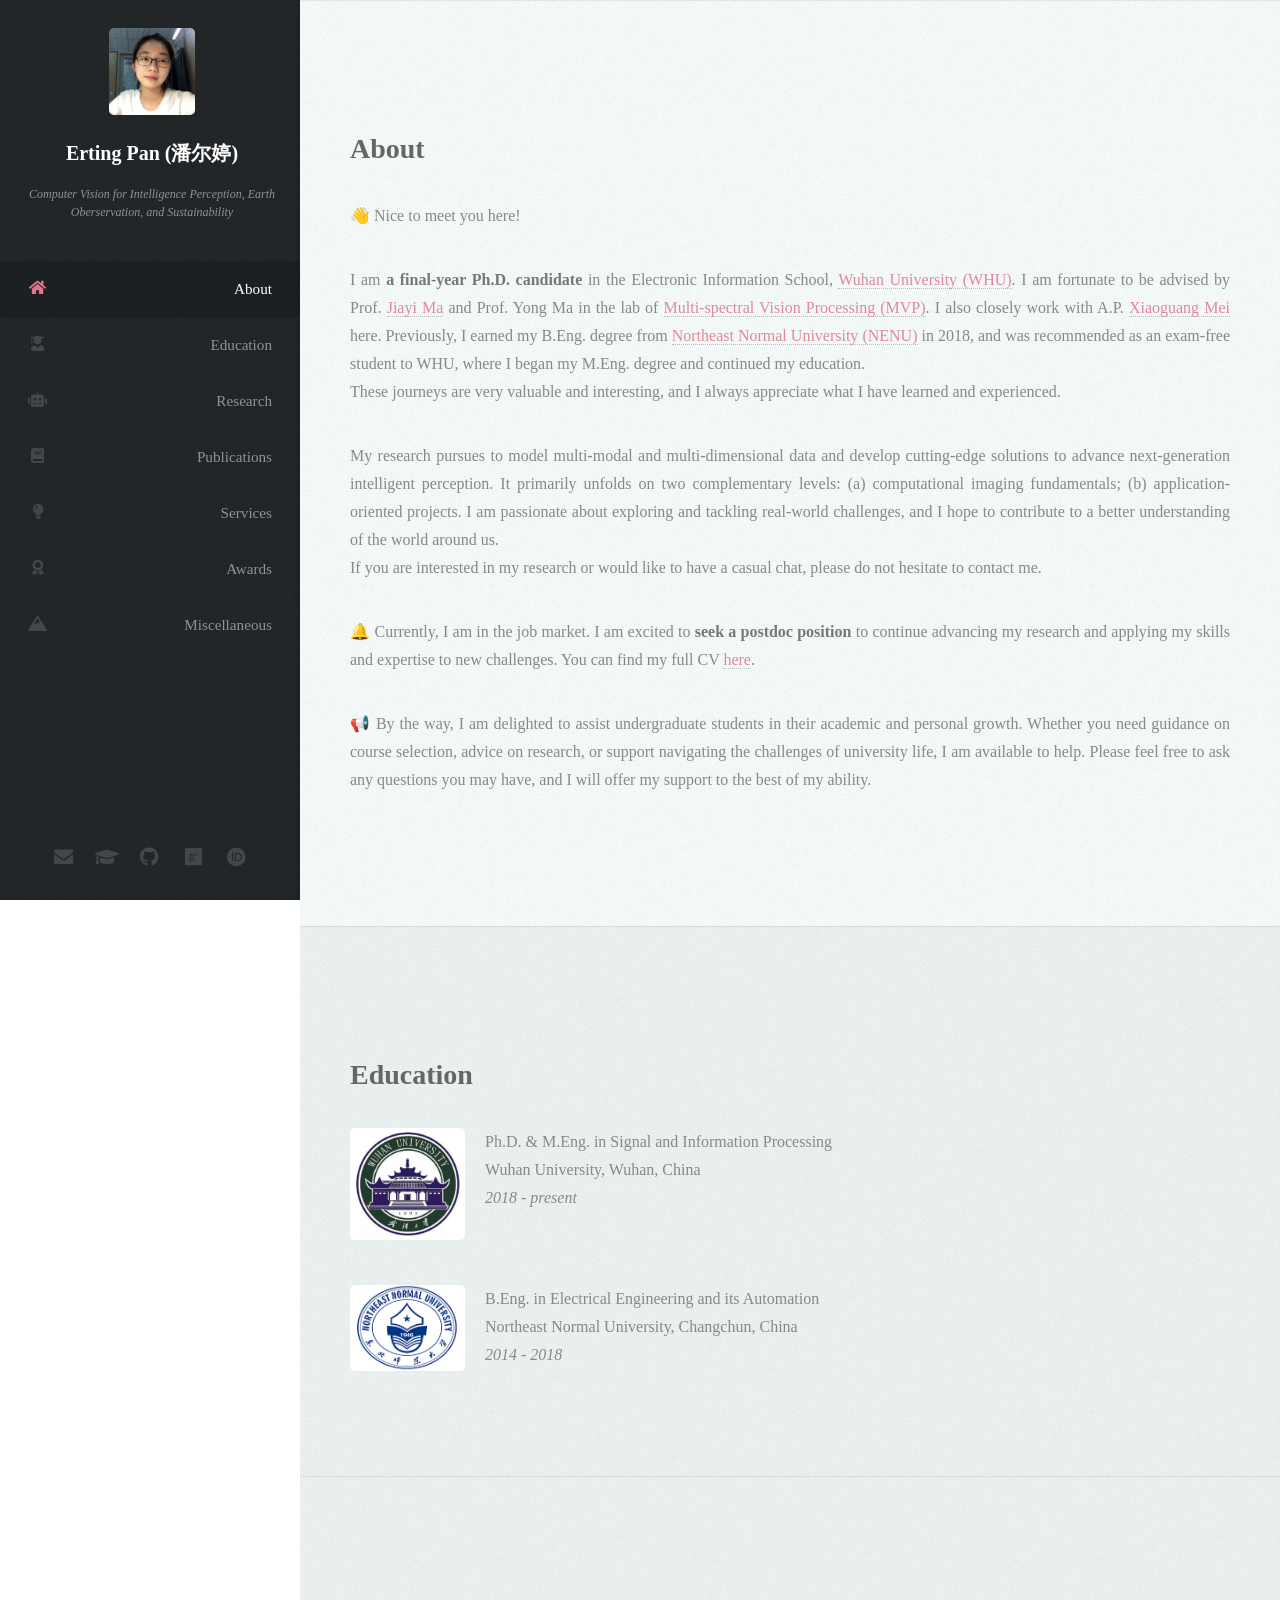
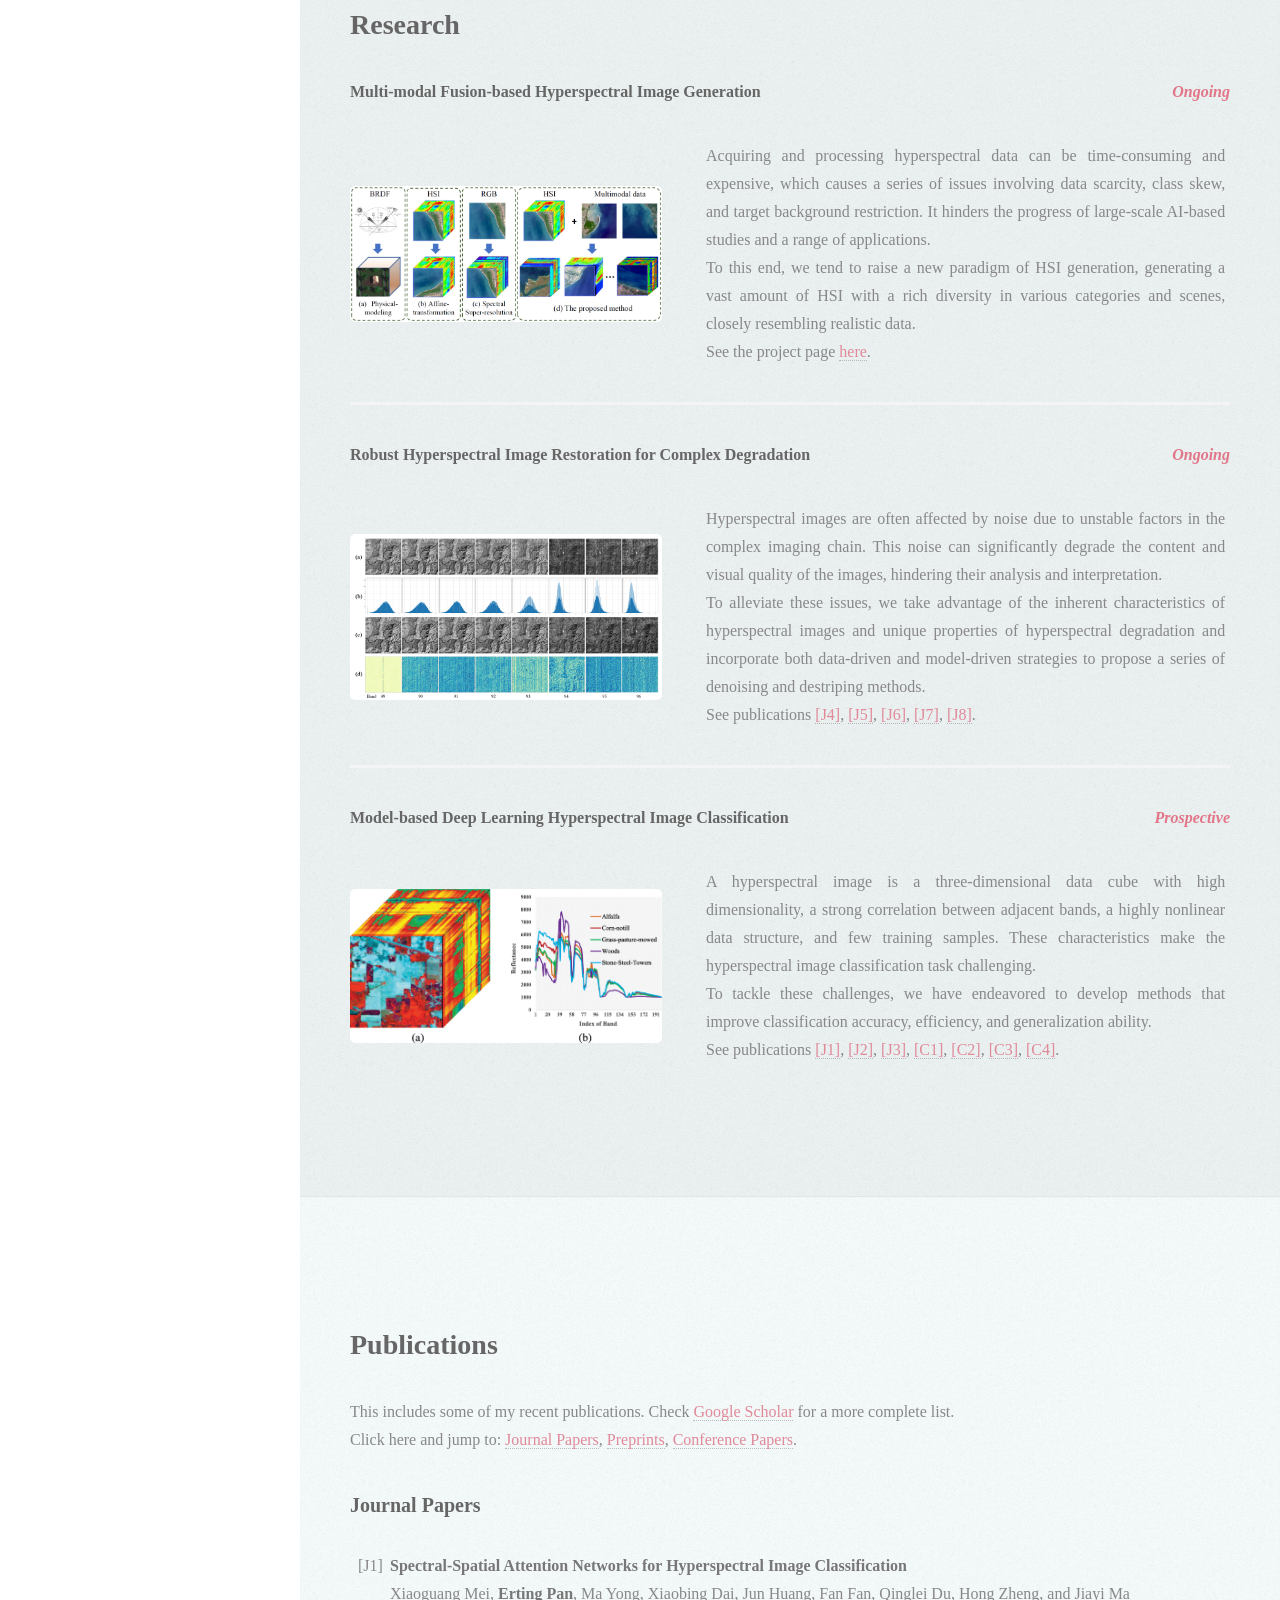
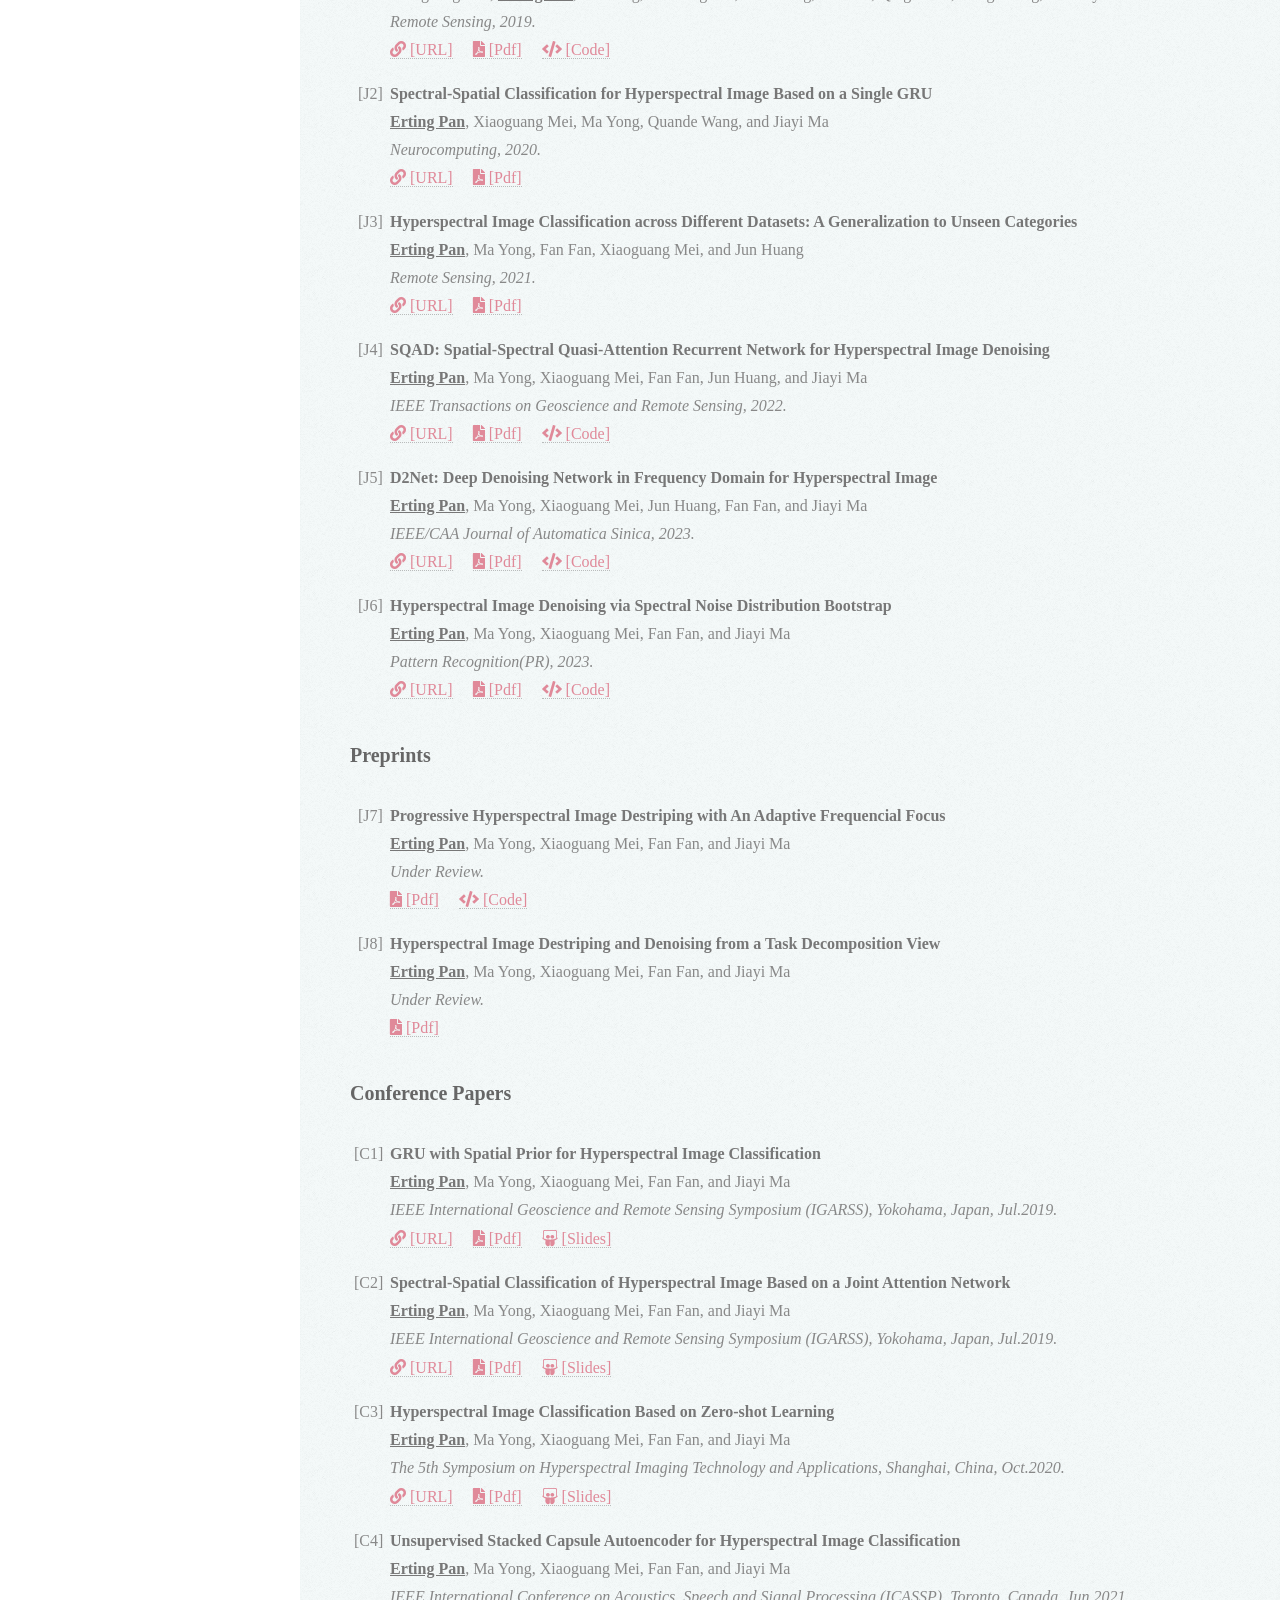
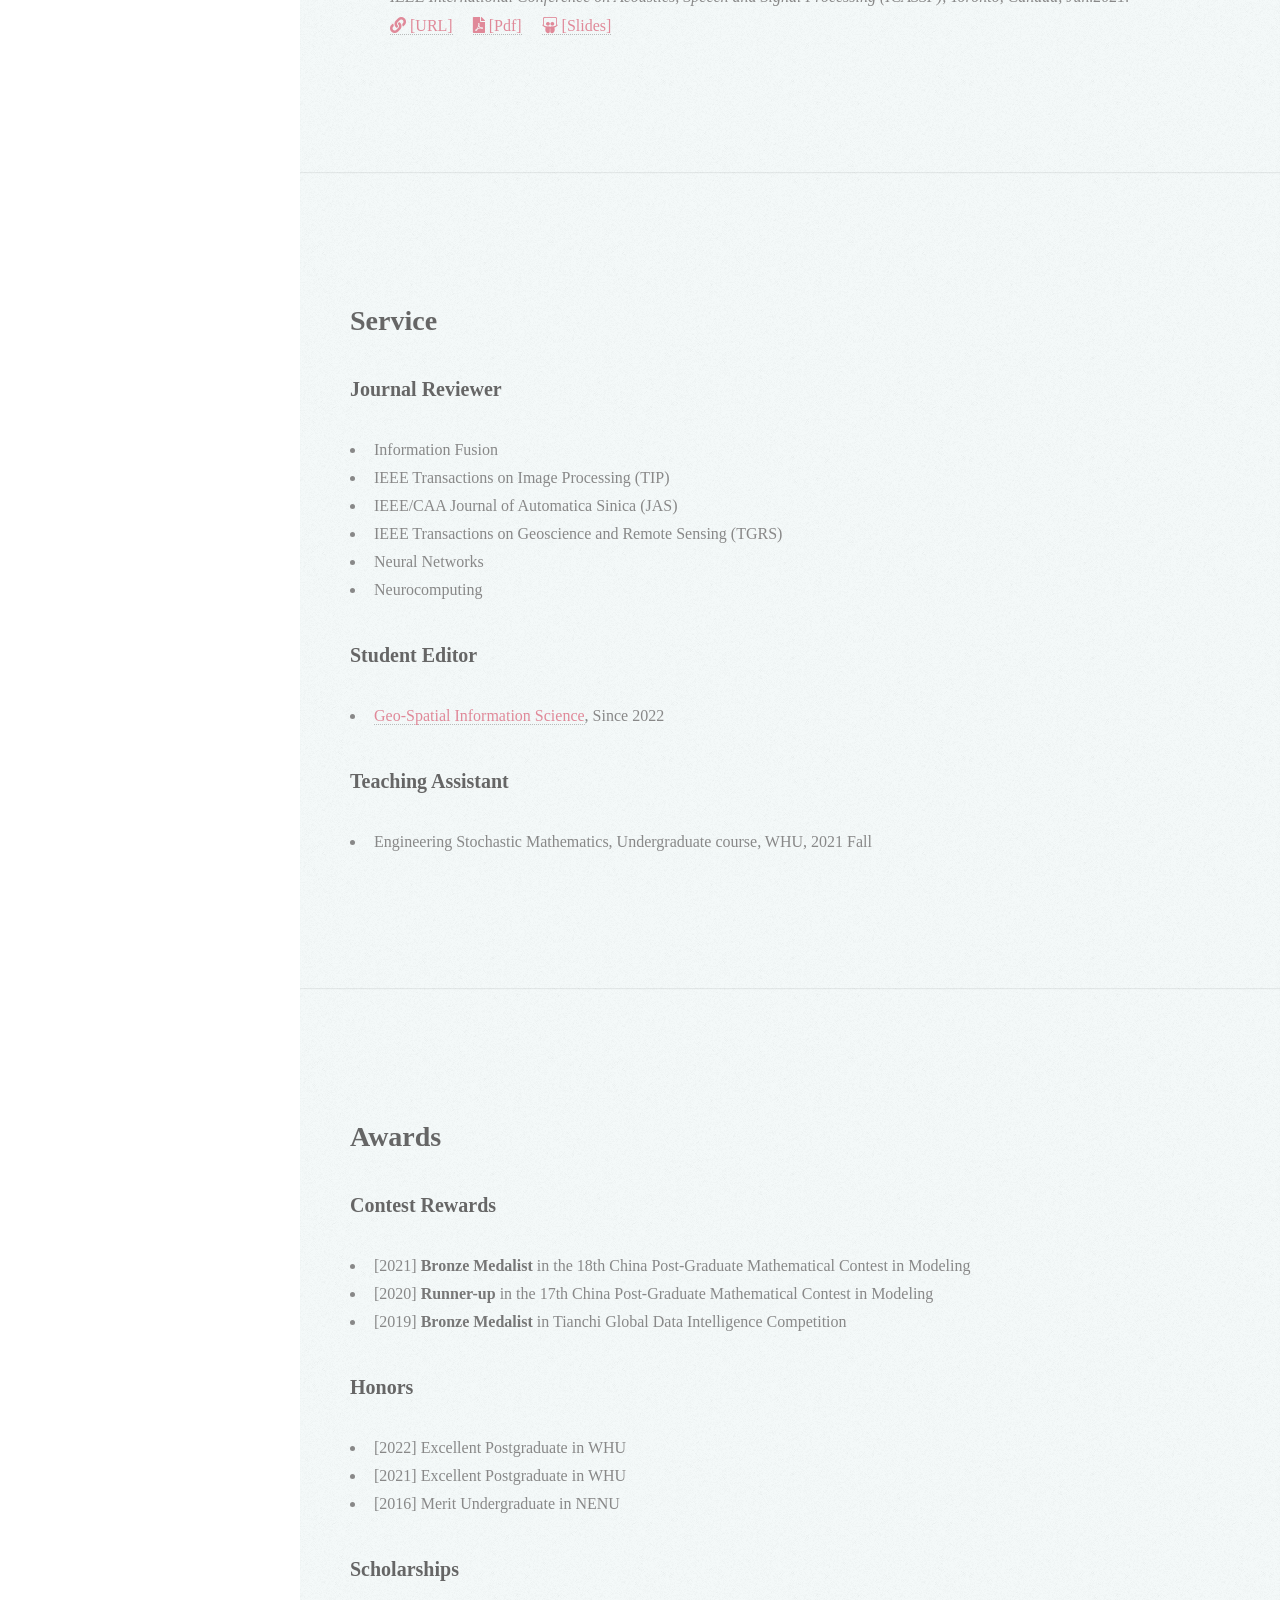
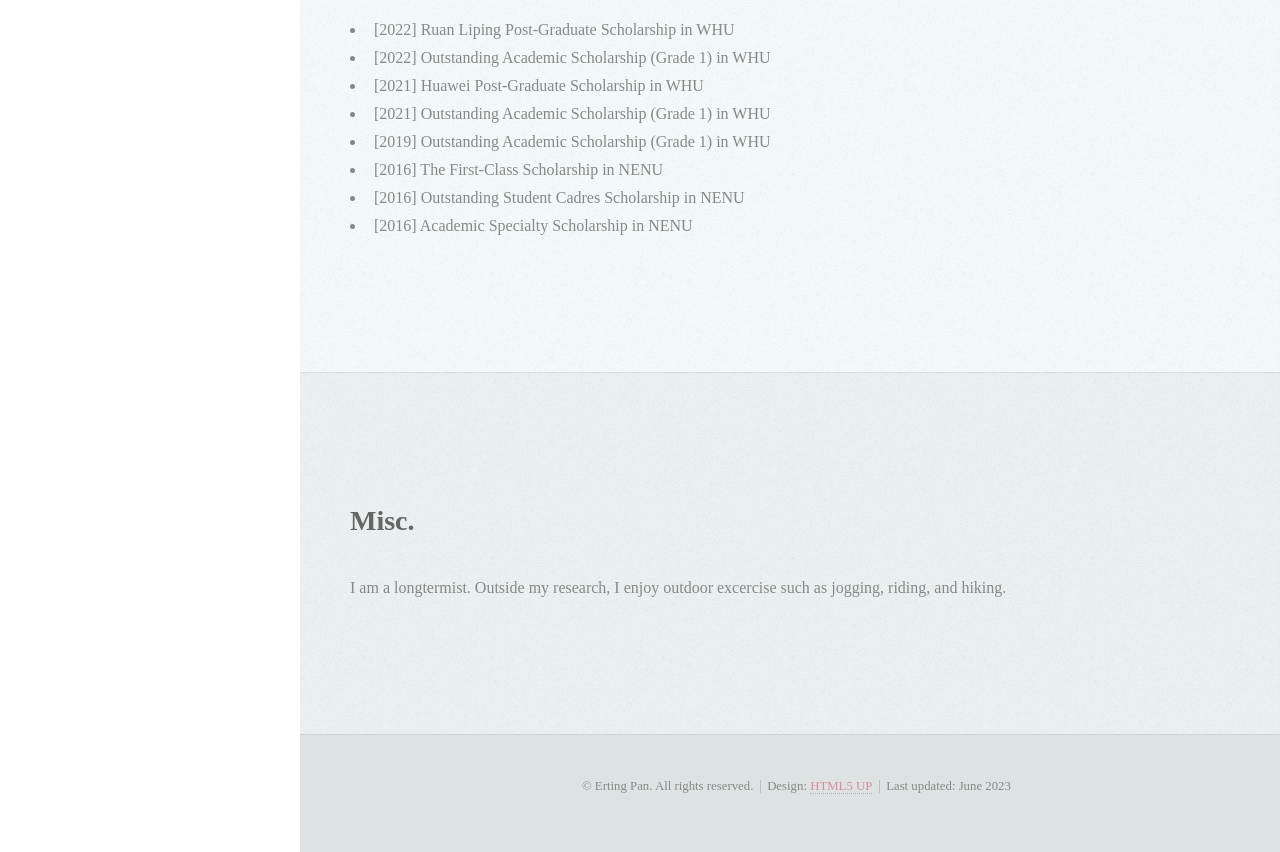
==== commit ab32d470: "revised the layout of mobie site" ====
--- a/index.html
+++ b/index.html
@@ -112,10 +112,10 @@
 						</header>
 
 						<div class="row">
-							<div class = "col-4-normal" style="column-gap:10px">
-								<a class="image"><img src="files/images/Logo_WHU.jpg" style="width:120px; margin-right:5px; vertical-align:middle" align="left"></a>
+							<div style="width:15%">
+								<a class="image"><img src="files/images/Logo_WHU.jpg" style="margin-right:5px; vertical-align:middle;" alt="" align="left"></a>
 							</div>
-							<div class = "col-4-normal">
+							<div style="width: 85%">
 								<span> Ph.D. & M.Eng. in Signal and Information Processing </span><br> 
 								<span class="optima">Wuhan University, Wuhan, China</span><br> 
 								<span> <em>2018 - present</em> </span>
@@ -123,10 +123,10 @@
 						</div>  
 						</p>
 						<div class="row">
-							<div class = "col-4-normal">
-								<a class="image"><img src="files/images/Logo_NENU.png" style="width:130px; margin-right:0px;vertical-align:middle" align="left"></a>
+							<div  style="width:15%">
+								<a class="image"><img src="files/images/Logo_NENU.png" style="margin-right:0px;vertical-align:middle;" alt="" align="left"></a>
 							</div>
-							<div class = "col-4-normal">
+							<div style="width: 85%">
 								<span> B.Eng. in Electrical Engineering and its Automation </span><br> 
 								<span class="optima"> Northeast Normal University, Changchun, China </span><br> 
 								<span> <em>2014 - 2018</em> </span>
@@ -277,7 +277,7 @@
 								</li>
 
 							</p>
-							<header style="text-indent:-1.5em">
+							<header style="text-indent:-2.5em">
 								<h4 id = "pre">Preprints</h4>
 							</header>
 			
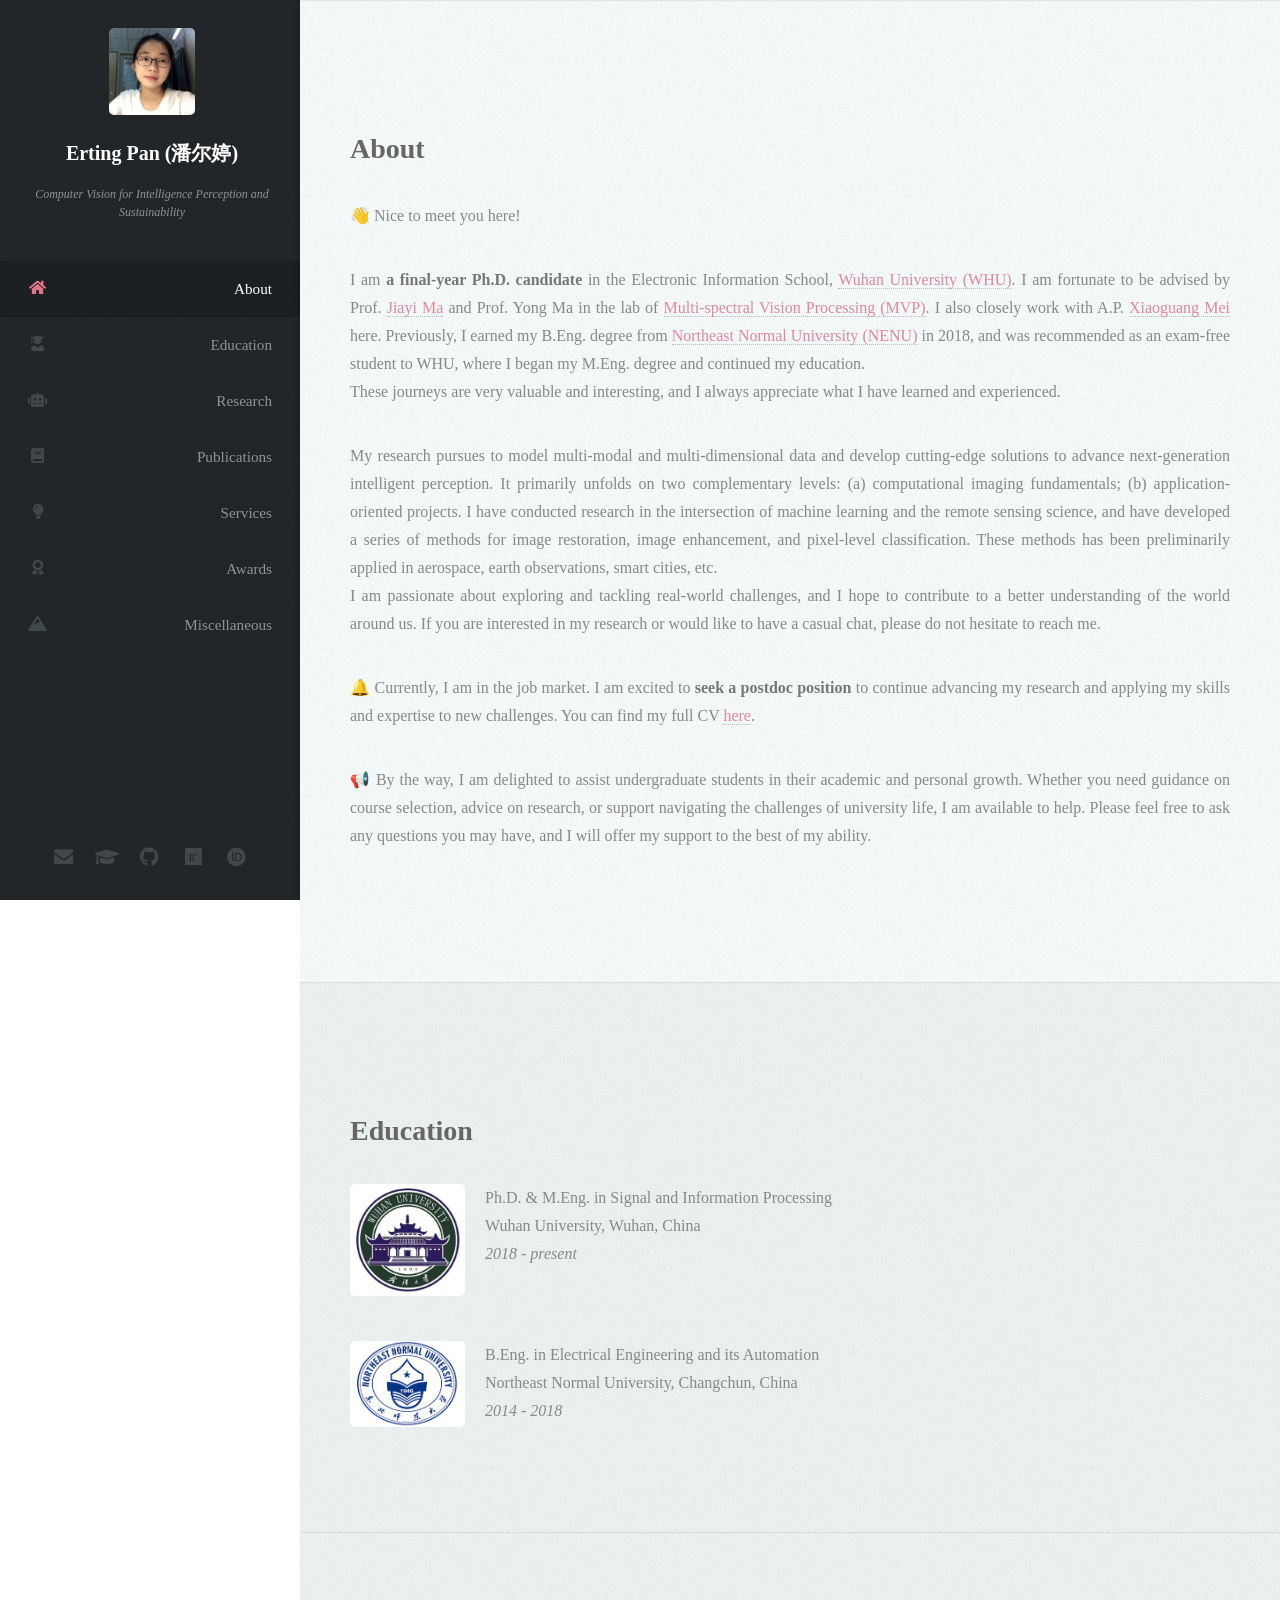
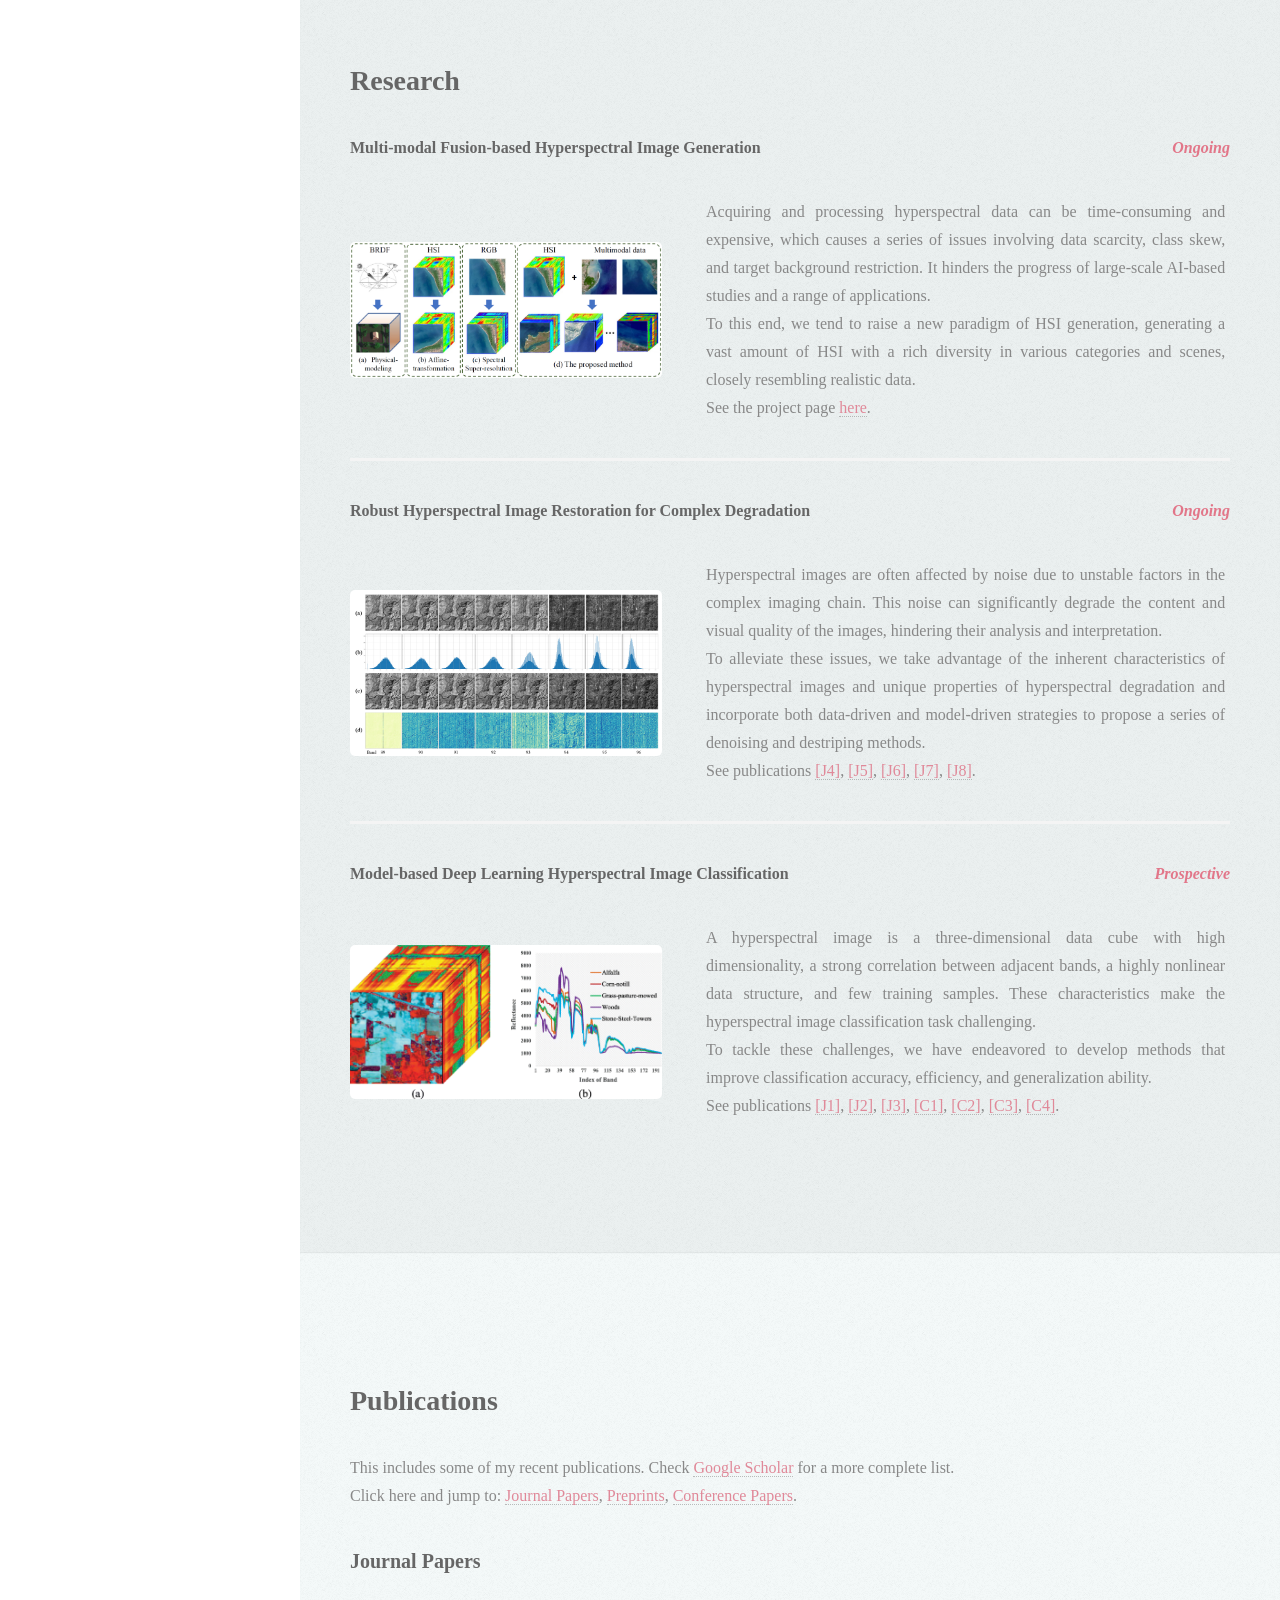
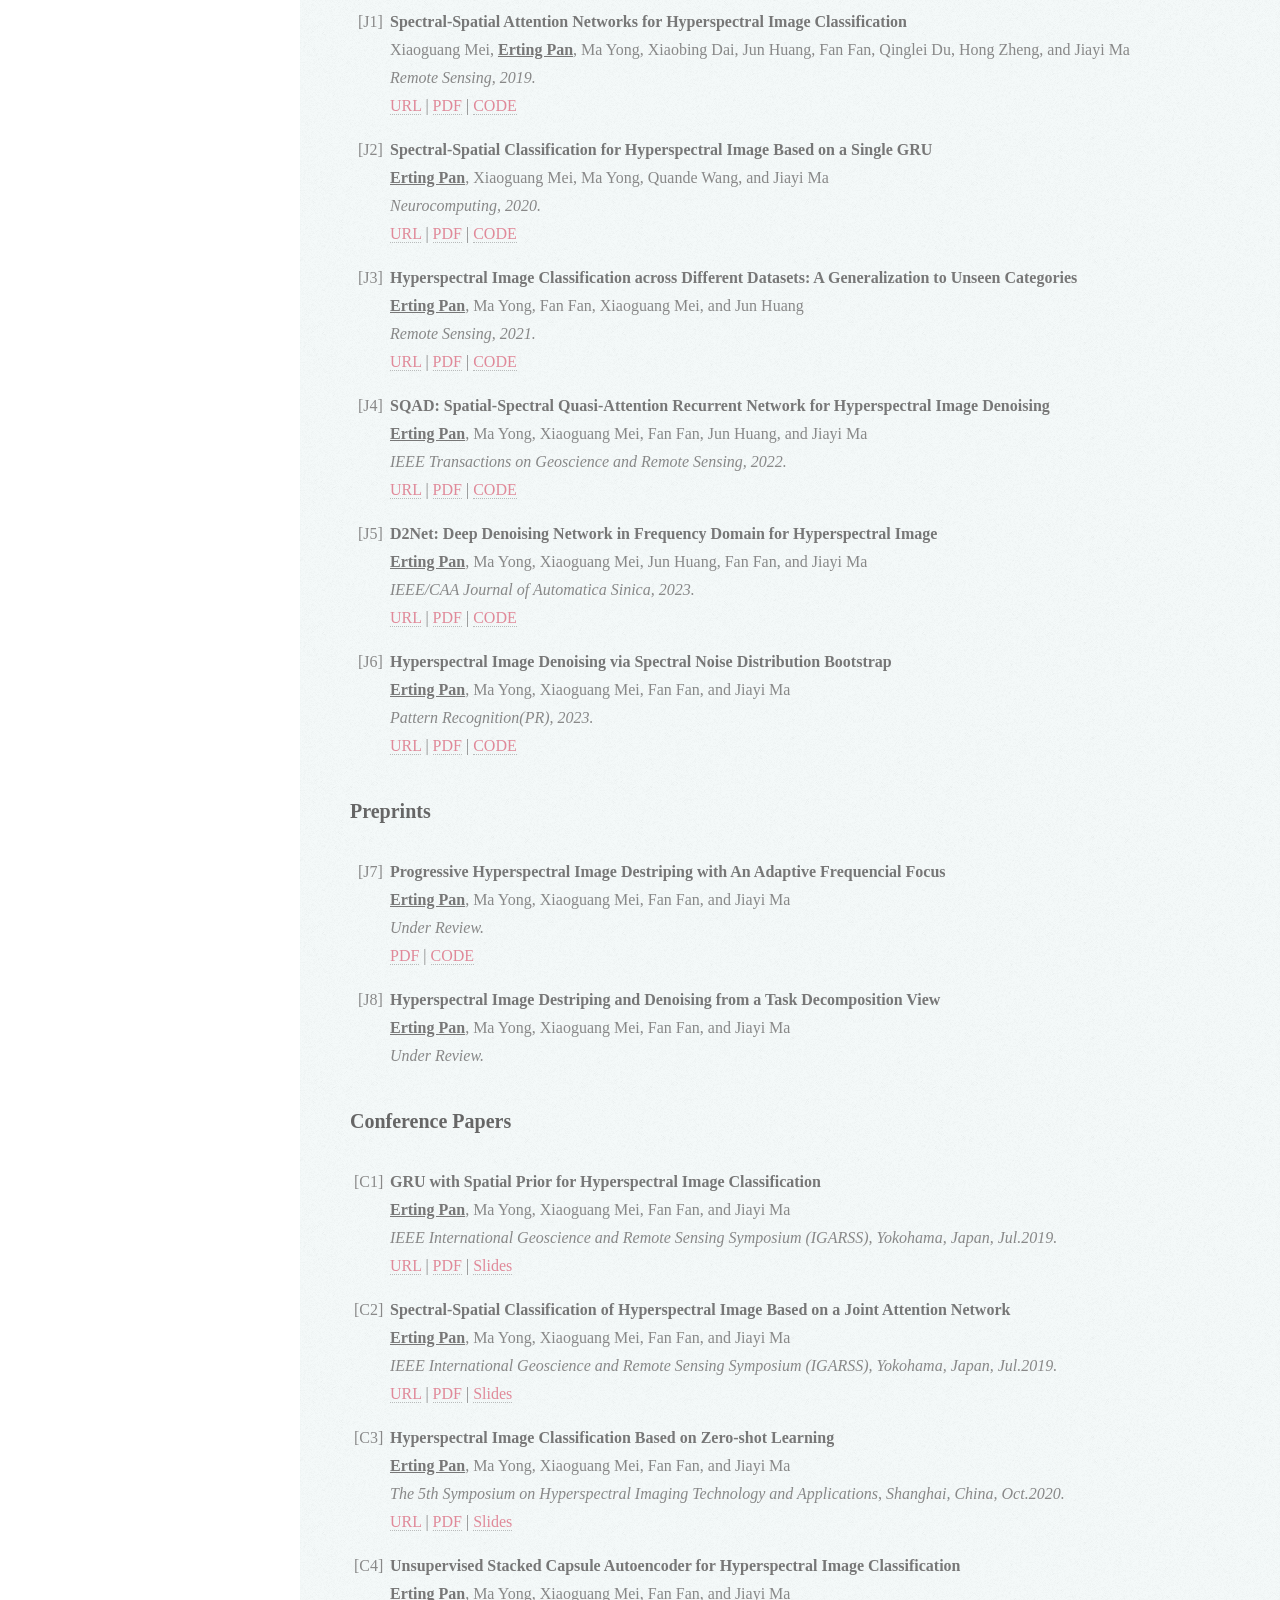
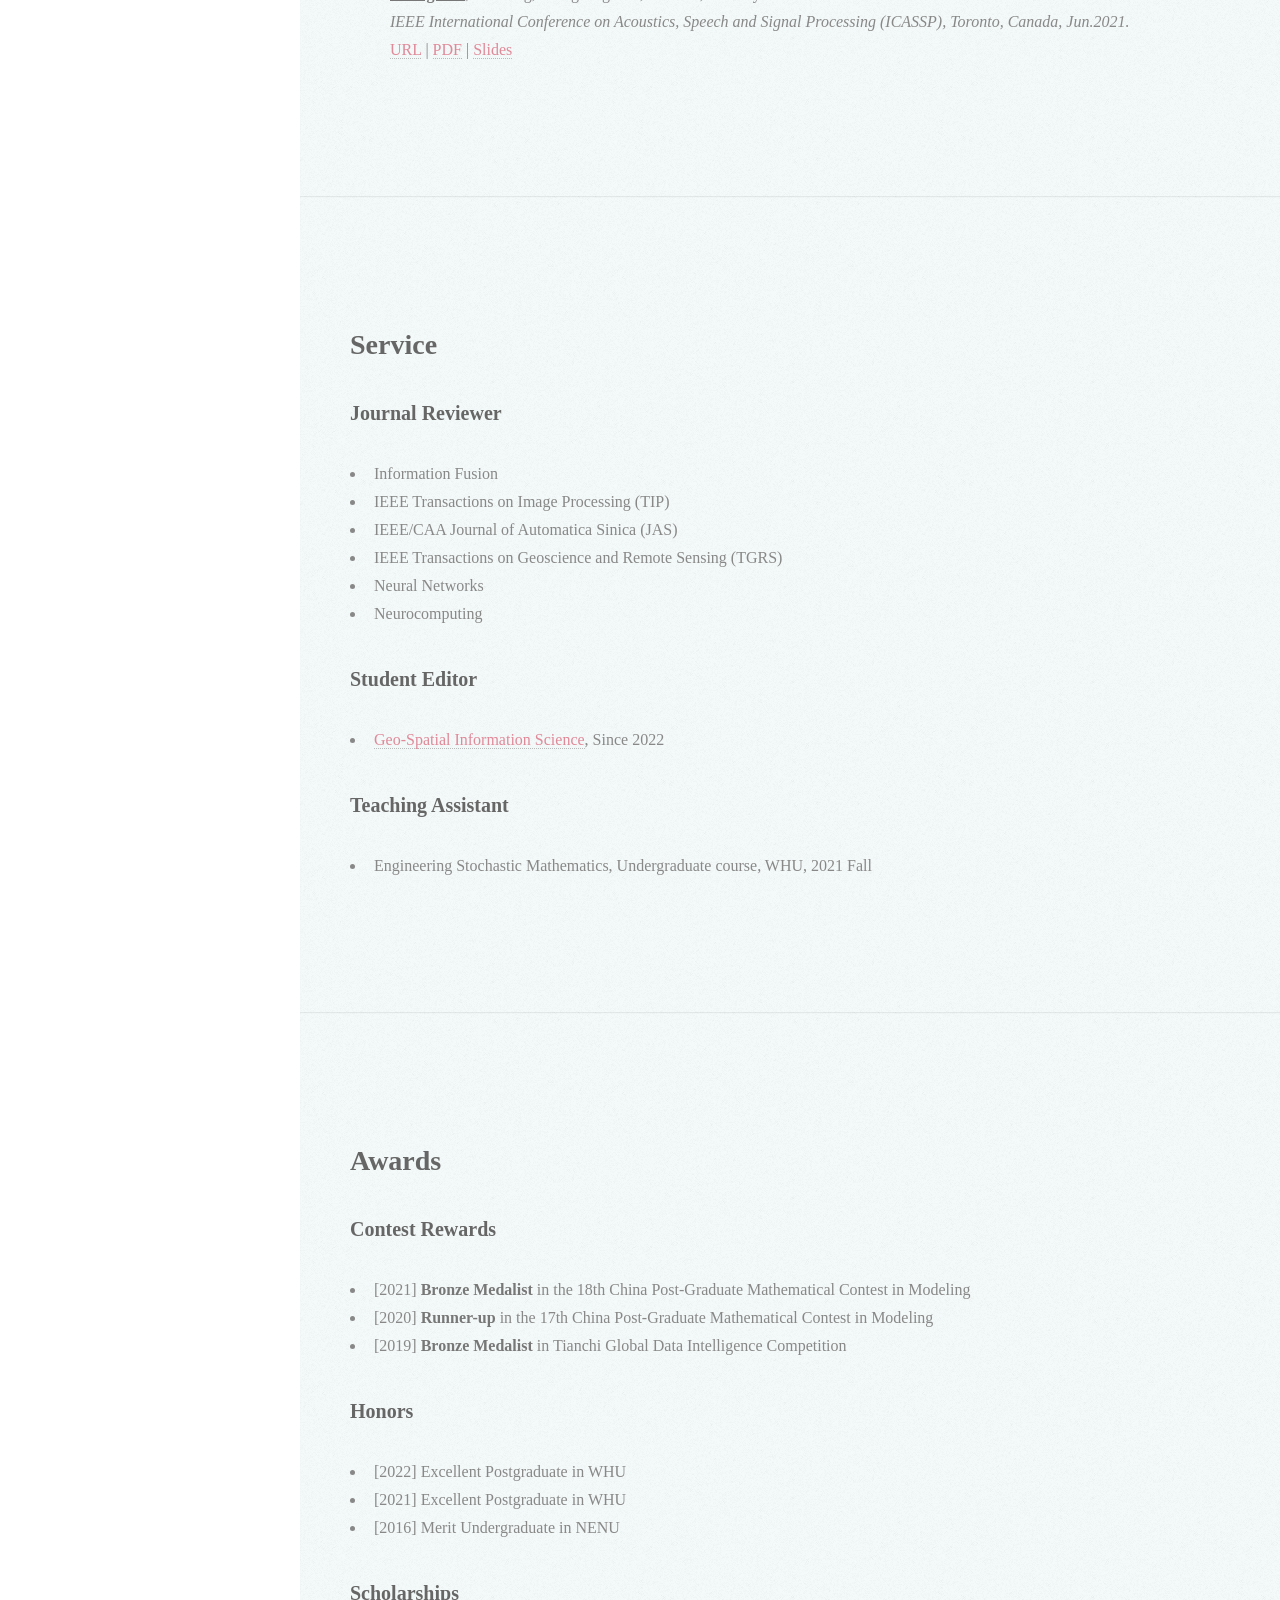
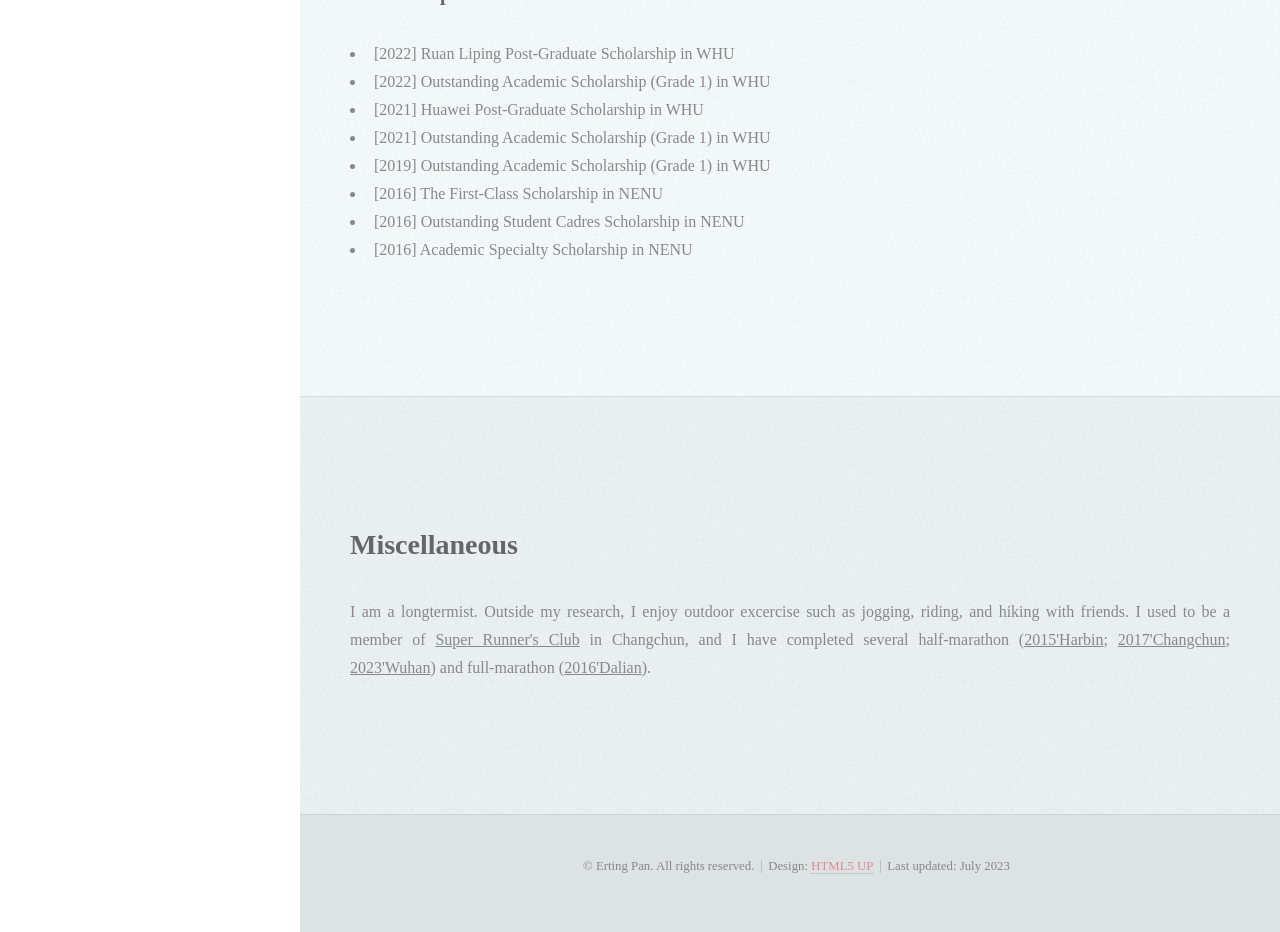
==== commit cb0604a0: "update some code link" ====
--- a/index.html
+++ b/index.html
@@ -22,7 +22,7 @@
 						<div id="logo">
 							<span class="image avatar"><img src="files/images/profile.jpg" alt="" /></span><br>
 							<h1 id="logo">Erting Pan (潘尔婷)</h1>
-							<p>Computer Vision for Intelligence Perception, Earth Oberservation, and Sustainability</p>
+							<p>Computer Vision for Intelligence Perception and Sustainability</p>
 						</div>
 
 					<!-- Nav -->
@@ -82,11 +82,15 @@
     					<p>
 							My research pursues to model multi-modal and multi-dimensional data and develop cutting-edge solutions 
 							to advance next-generation intelligent perception. It primarily unfolds on two complementary levels: 
-							(a) computational imaging fundamentals; (b) application-oriented projects. I am passionate about exploring 
-							and tackling real-world challenges,  and I hope to contribute to a better understanding of the world around us.
+							(a) computational imaging fundamentals; (b) application-oriented projects. 
+							I have conducted research in the intersection of machine learning and the remote sensing science, and 
+							have developed a series of methods for image restoration, image enhancement, and pixel-level classification.
+							These methods has been preliminarily applied in aerospace, earth observations, smart cities, etc. 
 							<br>
+							I am passionate about exploring and tackling real-world challenges, and I hope to contribute to a 
+							better understanding of the world around us.
 							If you are interested in my research or would like to have a casual chat, please do not hesitate 
-							to contact me.
+							to reach me. 
 						</p>
     					<p>
 							&#128276; Currently, I am in the job market. I am excited to <strong> seek a postdoc position</strong> to 
@@ -227,52 +231,55 @@
 									<span> Xiaoguang Mei, <b><u> Erting Pan</u></b>, Ma Yong, Xiaobing Dai, 
 											Jun Huang, Fan Fan, Qinglei Du, Hong Zheng, and Jiayi Ma </span><br> 
 									<span> <em>Remote Sensing, 2019.</em> </span><br> 
-									<span> <a href="https://doi.org/10.3390/rs11080963"><i class="fas fa-link"></i> [URL]</a> &nbsp &nbsp
-									<a href="files/papers/2019RS_SSAN.pdf"><i class="fas fa-file-pdf"></i> [Pdf]</a> &nbsp &nbsp
-									<a href="https://github.com/EtPan/SSAN"><i class="fas fa-code"></i> [Code]</a> 
+									<span> <a href="https://doi.org/10.3390/rs11080963">URL</a> | 
+									<a href="files/papers/2019RS_SSAN.pdf">PDF</a> | 
+									<a href="https://github.com/EtPan/SSAN"> CODE</a>
 									</span><br>
 								</li>
 								<li>
 									<span class="bold" id="J2"> <strong>Spectral-Spatial Classification for Hyperspectral Image Based on a Single GRU</strong> </span><br> 
 									<span> <b><u> Erting Pan</u></b>, Xiaoguang Mei, Ma Yong, Quande Wang, and Jiayi Ma </span><br> 
 									<span> <em>Neurocomputing, 2020.</em> </span><br> 
-									<span> <a href=" https://doi.org/10.1016/j.neucom.2020.01.029"><i class="fas fa-link"></i> [URL]</a> &nbsp &nbsp
-											<a href="files/papers/2020NeuroCom_SPGRU.pdf"><i class="fas fa-file-pdf"></i> [Pdf]</a>
+									<span>  			
+											<a href=" https://doi.org/10.1016/j.neucom.2020.01.029">URL</a> | 
+											<a href="files/papers/2020NeuroCom_SPGRU.pdf">PDF</a> | 
+											<a href="https://github.com/EtPan/SPGRU"> CODE</a>
 									</span><br>
 								</li>
 								<li>
 									<span class="bold" id="J3"> <strong>Hyperspectral Image Classification across Different Datasets: A Generalization to Unseen Categories</strong> </span><br> 
 									<span> <b><u> Erting Pan</u></b>, Ma Yong, Fan Fan, Xiaoguang Mei, and Jun Huang </span><br> 
 									<span> <em>Remote Sensing, 2021.</em> </span><br> 
-									<span> <a href="https://doi.org/10.3390/rs13091672"><i class="fas fa-link"></i> [URL]</a> &nbsp &nbsp
-											<a href="files/papers/2021RS_ZSL.pdf"><i class="fas fa-file-pdf"></i> [Pdf]</a> 
+									<span> <a href="https://doi.org/10.3390/rs13091672">URL</a> | 
+											<a href="files/papers/2021RS_ZSL.pdf">PDF</a> | 
+											<a href="https://github.com/EtPan/HSIZSL"> CODE</a>
 									</span><br>
 								</li>
 								<li>
 									<span class="bold" id="J4"> <strong>SQAD: Spatial-Spectral Quasi-Attention Recurrent Network for Hyperspectral Image Denoising</strong> </span><br> 
 									<span> <b><u> Erting Pan</u></b>, Ma Yong, Xiaoguang Mei, Fan Fan, Jun Huang, and Jiayi Ma </span><br> 
 									<span> <em>IEEE Transactions on Geoscience and Remote Sensing, 2022.</em> </span><br> 
-									<span> <a href="https://ieeexplore.ieee.org/abstract/document/9732909"><i class="fas fa-link"></i> [URL]</a> &nbsp &nbsp
-											<a href="files/papers/2022TGRS_SQAD.pdf"><i class="fas fa-file-pdf"></i> [Pdf]</a> &nbsp &nbsp
-											<a href="https://github.com/EtPan/SQAD"><i class="fas fa-code"></i> [Code]</a>
+									<span> <a href="https://ieeexplore.ieee.org/abstract/document/9732909">URL</a> | 
+											<a href="files/papers/2022TGRS_SQAD.pdf">PDF</a> | 
+											<a href="https://github.com/EtPan/SQAD"> CODE</a>
 									</span><br>
 								</li>
 								<li>
 									<span class="bold" id="J5"> <strong>D2Net: Deep Denoising Network in Frequency Domain for Hyperspectral Image</strong> </span><br> 
 									<span> <b><u> Erting Pan</u></b>, Ma Yong, Xiaoguang Mei, Jun Huang, Fan Fan, and Jiayi Ma</span><br> 
 									<span> <em>IEEE/CAA Journal of Automatica Sinica, 2023.</em> </span><br> 
-									<span> <a href="https://ieeexplore.ieee.org/abstract/document/9910374"><i class="fas fa-link"></i> [URL]</a> &nbsp &nbsp
-											<a href="files/papers/2023JAS_D2Net.pdf"><i class="fas fa-file-pdf"></i> [Pdf]</a> &nbsp &nbsp
-											<a href="https://github.com/EtPan/D2Net"><i class="fas fa-code"></i> [Code] </a> 
+									<span> <a href="https://ieeexplore.ieee.org/abstract/document/9910374">URL</a> | 
+											<a href="files/papers/2023JAS_D2Net.pdf">PDF</a> | 
+											<a href="https://github.com/EtPan/D2Net"> CODE</a>
 									</span><br>
 								</li>
 								<li>
 									<span class="bold" id="J6"> <strong>Hyperspectral Image Denoising via Spectral Noise Distribution Bootstrap</strong> </span><br> 
 									<span> <b><u> Erting Pan</u></b>, Ma Yong, Xiaoguang Mei, Fan Fan, and Jiayi Ma </span><br> 
 									<span> <em>Pattern Recognition(PR), 2023.</em> </span><br> 
-									<span> <a href="https://doi.org/10.1016/j.patcog.2023.109699"><i class="fas fa-link"></i> [URL]</a> &nbsp &nbsp
-										   <a href="files/papers/2023PR_N-Net.pdf"><i class="fas fa-file-pdf"></i> [Pdf]</a> &nbsp &nbsp
-										   <a href="https://github.com/EtPan/N-Net"><i class="fas fa-code"></i> [Code]</a> 
+									<span> <a href="https://doi.org/10.1016/j.patcog.2023.109699">URL</a> | 
+										   <a href="files/papers/2023PR_N-Net.pdf">PDF</a> | 
+										   <a href="https://github.com/EtPan/N-Net"> CODE</a>
 									</span><br>
 								</li>
 
@@ -285,16 +292,14 @@
 									<span class="bold" id="J7"> <strong>Progressive Hyperspectral Image Destriping with An Adaptive Frequencial Focus</strong> </span><br> 
 									<span> <b><u> Erting Pan</u></b>, Ma Yong, Xiaoguang Mei, Fan Fan, and Jiayi Ma </span><br>  
 									<span> <em>Under Review.</em> </span><br> 
-									<span> <a href="files/papers/2023Preprints-PHID.pdf"><i class="fas fa-file-pdf"></i> [Pdf]</a> &nbsp &nbsp
-										   <a href="https://github.com/EtPan/PHID"><i class="fas fa-code"></i> [Code]</a> 
+									<span> <a href="files/papers/2023Preprints-PHID.pdf">PDF</a> | 
+										   <a href="https://github.com/EtPan/PHID"> CODE</a>
 									</span><br>
 								</li>
 								<li>
 									<span class="bold" id="J8"> <strong>Hyperspectral Image Destriping and Denoising from a Task Decomposition View</strong></span><br> 
 									<span> <b><u> Erting Pan</u></b>, Ma Yong, Xiaoguang Mei, Fan Fan, and Jiayi Ma </span><br>  
 									<span> <em>Under Review.</em> </span><br> 
-									<span> <a href="files/papers/2023.pdf"><i class="fas fa-file-pdf"></i> [Pdf]</a> 
-									</span><br>
 								</li>
 							</dl>
 
@@ -307,9 +312,9 @@
 									<span class="bold" id="C1"> <strong>GRU with Spatial Prior for Hyperspectral Image Classification</strong></span><br> 
 									<span> <b><u> Erting Pan</u></b>, Ma Yong, Xiaoguang Mei, Fan Fan, and Jiayi Ma </span><br>  
 									<span> <em>IEEE International Geoscience and Remote Sensing Symposium (IGARSS), Yokohama, Japan, Jul.2019.</em> </span><br> 
-									<span>  <a href="https://igarss2019.org/papers/Viewpapers.asp?PaperNum=3955"><i class="icon solid fa-link"></i> [URL]</a> &nbsp &nbsp
-											<a href="files/papers/2019IGRASS_SPGRU.pdf"><i class="icon solid fa-file-pdf"></i> [Pdf]</a> &nbsp &nbsp
-											<a href="files/slides/Slides_IGARSS2019_SSGRU.pdf"><i class="icon brands fa-slideshare"></i> [Slides]</a>
+									<span>  <a href="https://igarss2019.org/papers/Viewpapers.asp?PaperNum=3955">URL</a> | 
+											<a href="files/papers/2019IGRASS_SPGRU.pdf">PDF</a> | 
+											<a href="files/slides/Slides_IGARSS2019_SSGRU.pdf"> Slides</a>
 									</span><br>
 								</li>
 								<li>
@@ -317,27 +322,27 @@
 									<span> <b><u> Erting Pan</u></b>, Ma Yong, Xiaoguang Mei, Fan Fan, and Jiayi Ma </span><br>  
 									<span> <em>IEEE International Geoscience and Remote Sensing Symposium (IGARSS), Yokohama, Japan, Jul.2019.</em> </span><br> 
 								
-									<span> <a href="https://igarss2019.org/papers/Viewpapers.asp?PaperNum=1663"><i class="icon solid fa-link"></i> [URL]</a> &nbsp &nbsp
-									<a href="files/papers/2019IGRASS_SSAN.pdf"><i class="icon solid fa-file-pdf"></i> [Pdf]</a> &nbsp &nbsp
-									<a href="files/slides/Slides_IGARSS2019_SSAN.pdf"><i class="icon brands fa-slideshare"></i> [Slides]</a>
+									<span> <a href="https://igarss2019.org/papers/Viewpapers.asp?PaperNum=1663">URL</a> | 
+									<a href="files/papers/2019IGRASS_SSAN.pdf">PDF</a> | 
+									<a href="files/slides/Slides_IGARSS2019_SSAN.pdf"> Slides</a>
 										</span><br>
 								</li>
 								<li>
 									<span class="bold" id="C3"><strong>Hyperspectral Image Classification Based on Zero-shot Learning</strong></span><br> 
 									<span> <b><u> Erting Pan</u></b>, Ma Yong, Xiaoguang Mei, Fan Fan, and Jiayi Ma </span><br>  
 									<span> <em>The 5th Symposium on Hyperspectral Imaging Technology and Applications, Shanghai, China, Oct.2020.</em> </span><br> 
-									<span> <a href="https://b2b.csoe.org.cn/meeting/GGP2020.html"><i class="icon solid fa-link"></i> [URL]</a> &nbsp &nbsp
-										<a href="files/papers/2020GGP-09-002.pdf"><i class="icon solid fa-file-pdf"></i> [Pdf]</a> &nbsp &nbsp
-										<a href="files/slides/Slides_GGP2020pdf.pdf"><i class="icon brands fa-slideshare"></i> [Slides]</a> 
+									<span> <a href="https://b2b.csoe.org.cn/meeting/GGP2020.html">URL</a> | 
+										<a href="files/papers/2020GGP-09-002.pdf">PDF</a> | 
+										<a href="files/slides/Slides_GGP2020pdf.pdf"> Slides</a>
 										</span><br>
 								</li>
 								<li>
 									<span class="bold" id="C4"><strong>Unsupervised Stacked Capsule Autoencoder for Hyperspectral Image Classification</strong></span><br>
 									<span> <b><u> Erting Pan</u></b>, Ma Yong, Xiaoguang Mei, Fan Fan, and Jiayi Ma </span><br> 
 									<span> <em> IEEE International Conference on Acoustics, Speech and Signal Processing (ICASSP), Toronto, Canada, Jun.2021.</em> </span><br> 
-									<span> <a href="https://www.2021.ieeeicassp.org/2021.ieeeicassp.org/papers/ViewPaper481e.html?PaperNum=4738"><i class="icon solid fa-link"></i> [URL]</a> &nbsp &nbsp
-											<a href="files/papers/2021ICASSP.pdf"><i class="icon solid fa-file-pdf"></i> [Pdf]</a> &nbsp &nbsp
-											<a href="files/slides/Slides_ICASSP2021.pdf"><i class="icon brands fa-slideshare"></i> [Slides]</a> 
+									<span> <a href="https://www.2021.ieeeicassp.org/2021.ieeeicassp.org/papers/ViewPaper481e.html?PaperNum=4738">URL</a> | 
+											<a href="files/papers/2021ICASSP.pdf">PDF</a> | 
+											<a href="files/slides/Slides_ICASSP2021.pdf"> Slides</a>
 									</span><br>
 								</li>
 							</ol>
@@ -431,11 +436,13 @@
 					<div class="container">
 
 						<header>
-							<h3>Misc.</h3>
+							<h3>Miscellaneous</h3>
 						</header>
 
 						<p> 
-							I am a longtermist. Outside my research, I enjoy outdoor excercise such as jogging, riding, and hiking. 
+							I am a longtermist. Outside my research, I enjoy outdoor excercise such as jogging, riding, and hiking with friends.
+							I used to be a member of <u>Super Runner's Club</u> in Changchun, and I have completed several half-marathon 
+							(<u>2015'Harbin</u>; <u>2017'Changchun</u>; <u>2023'Wuhan</u>) and full-marathon (<u>2016'Dalian</u>).
 						</p>
 
 					</div>
@@ -447,7 +454,7 @@
 			<div id="footer">
 				<!-- Copyright -->
 					<ul class="copyright">
-						<li>&copy; Erting Pan. All rights reserved.</li><li>Design: <a href="http://html5up.net">HTML5 UP</a></li><li>Last updated: June 2023</li> 
+						<li>&copy; Erting Pan. All rights reserved.</li><li>Design: <a href="http://html5up.net">HTML5 UP</a></li><li>Last updated: July 2023</li> 
 					</ul>
 			</div>
 
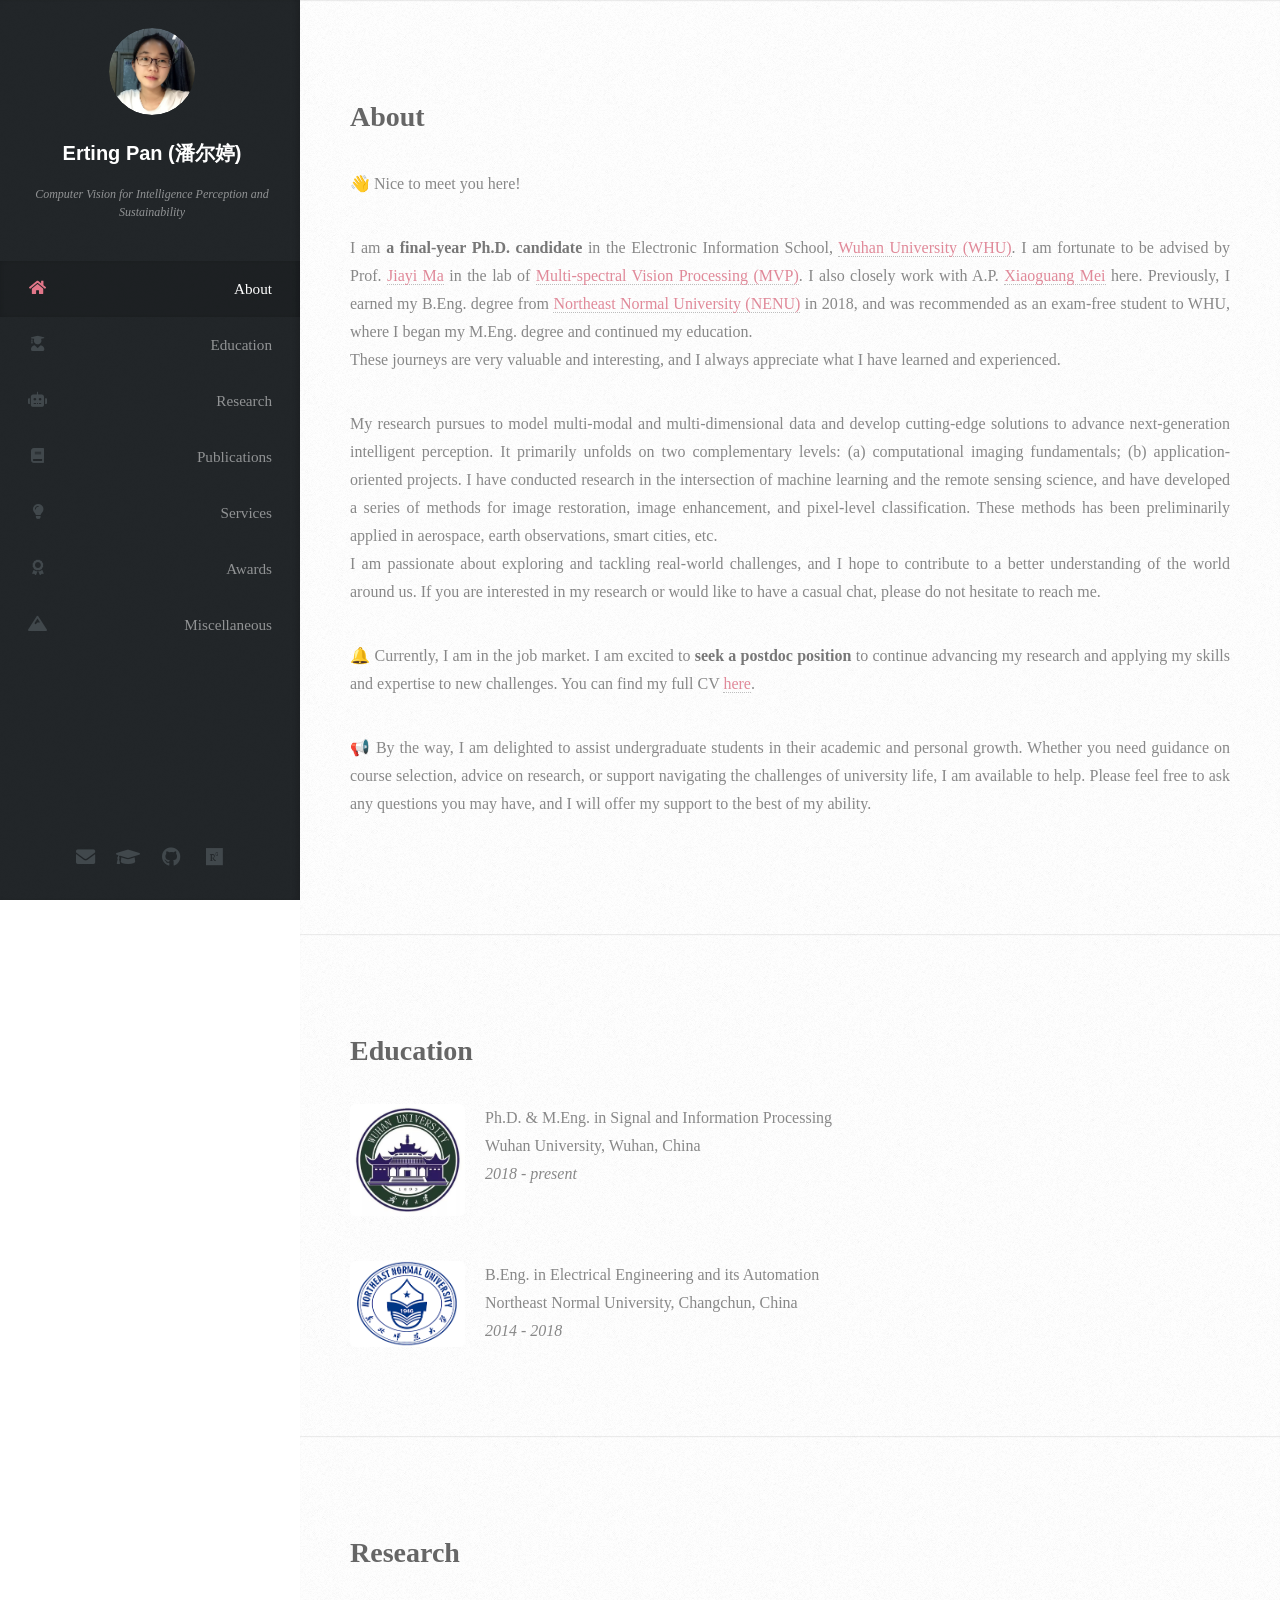
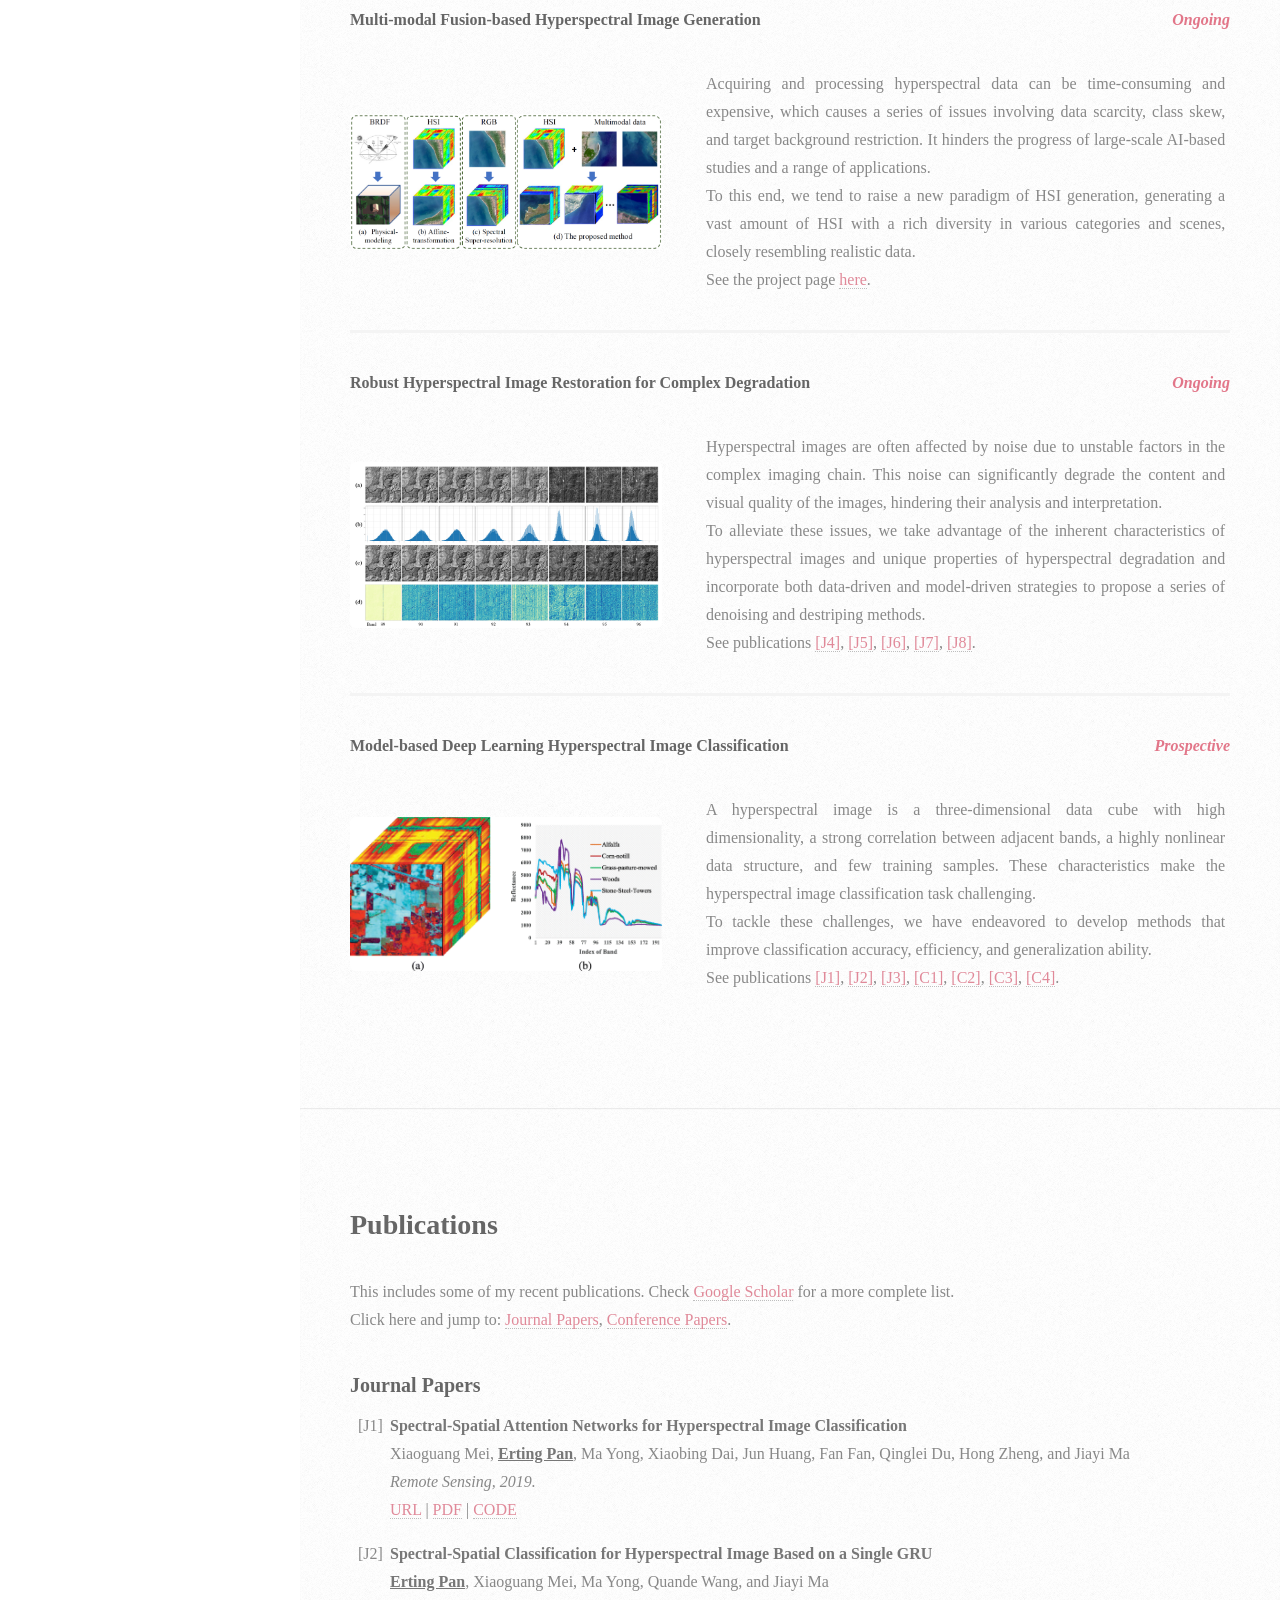
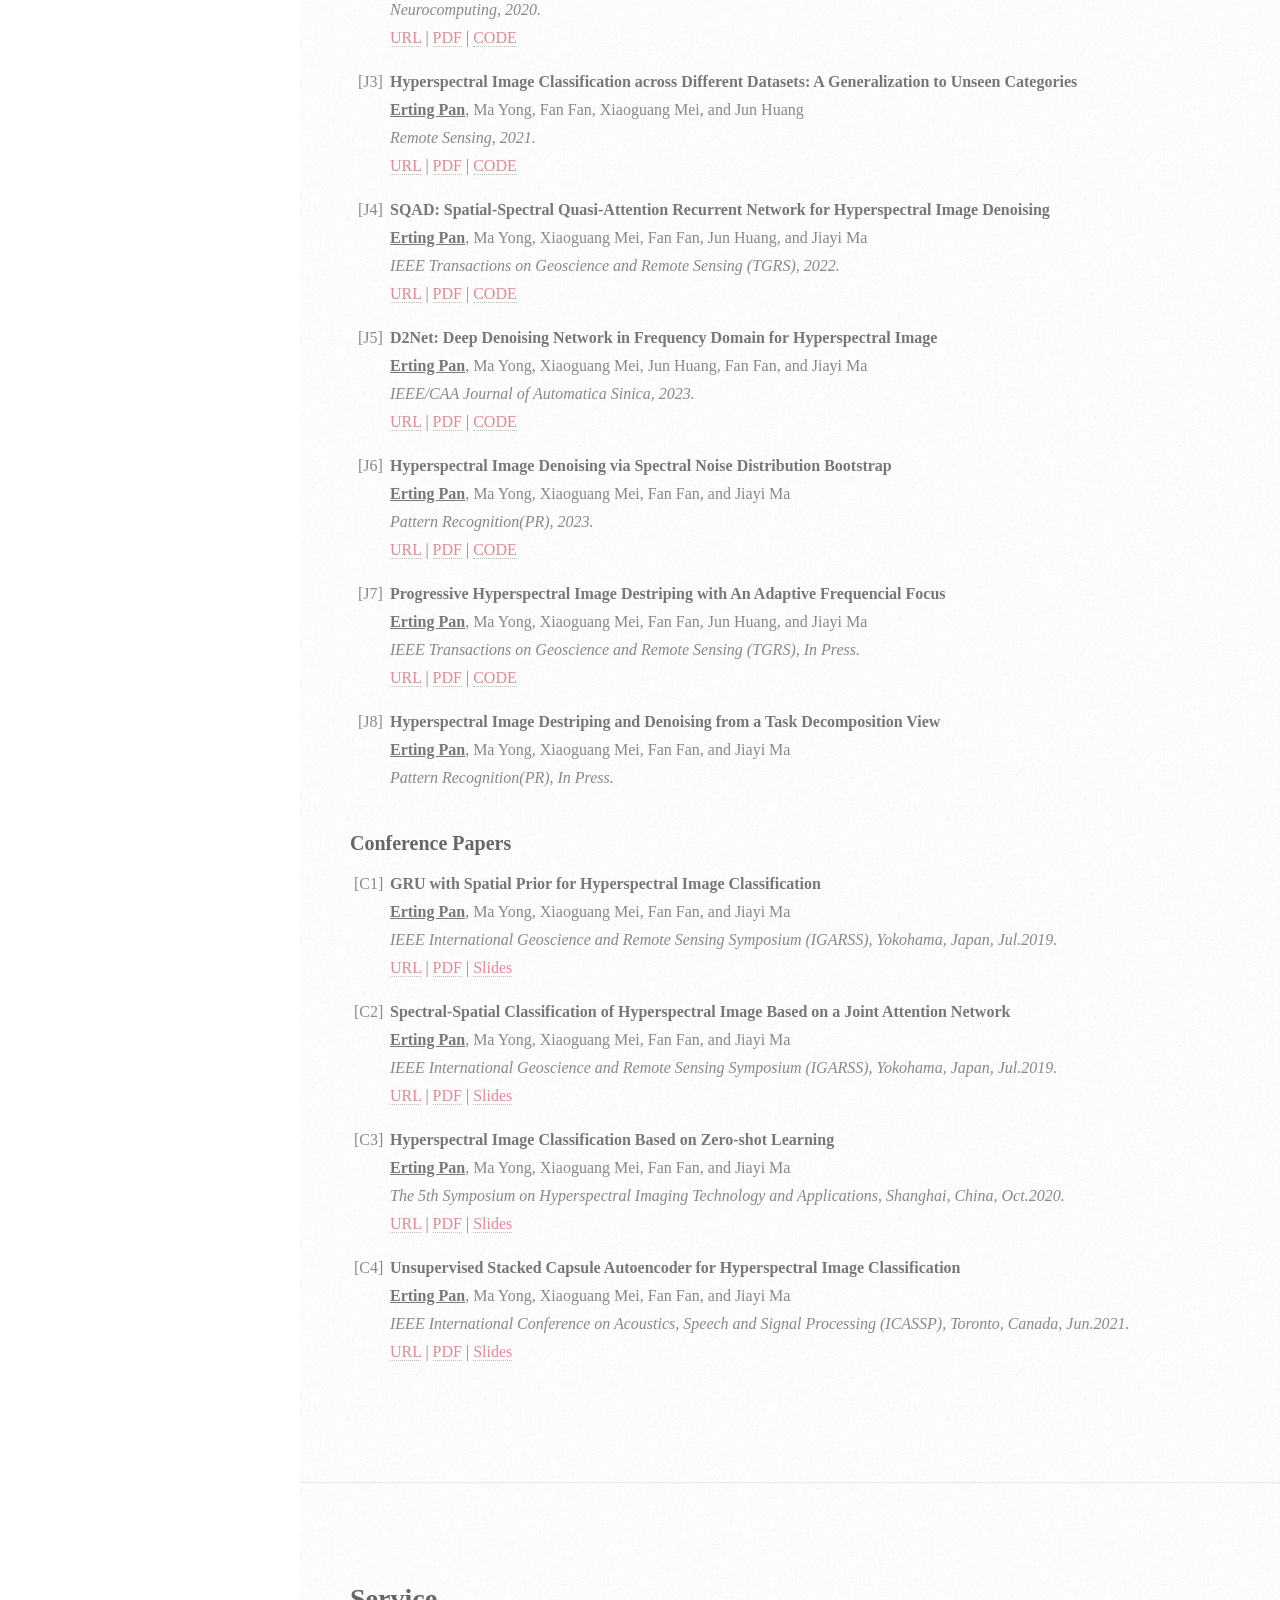
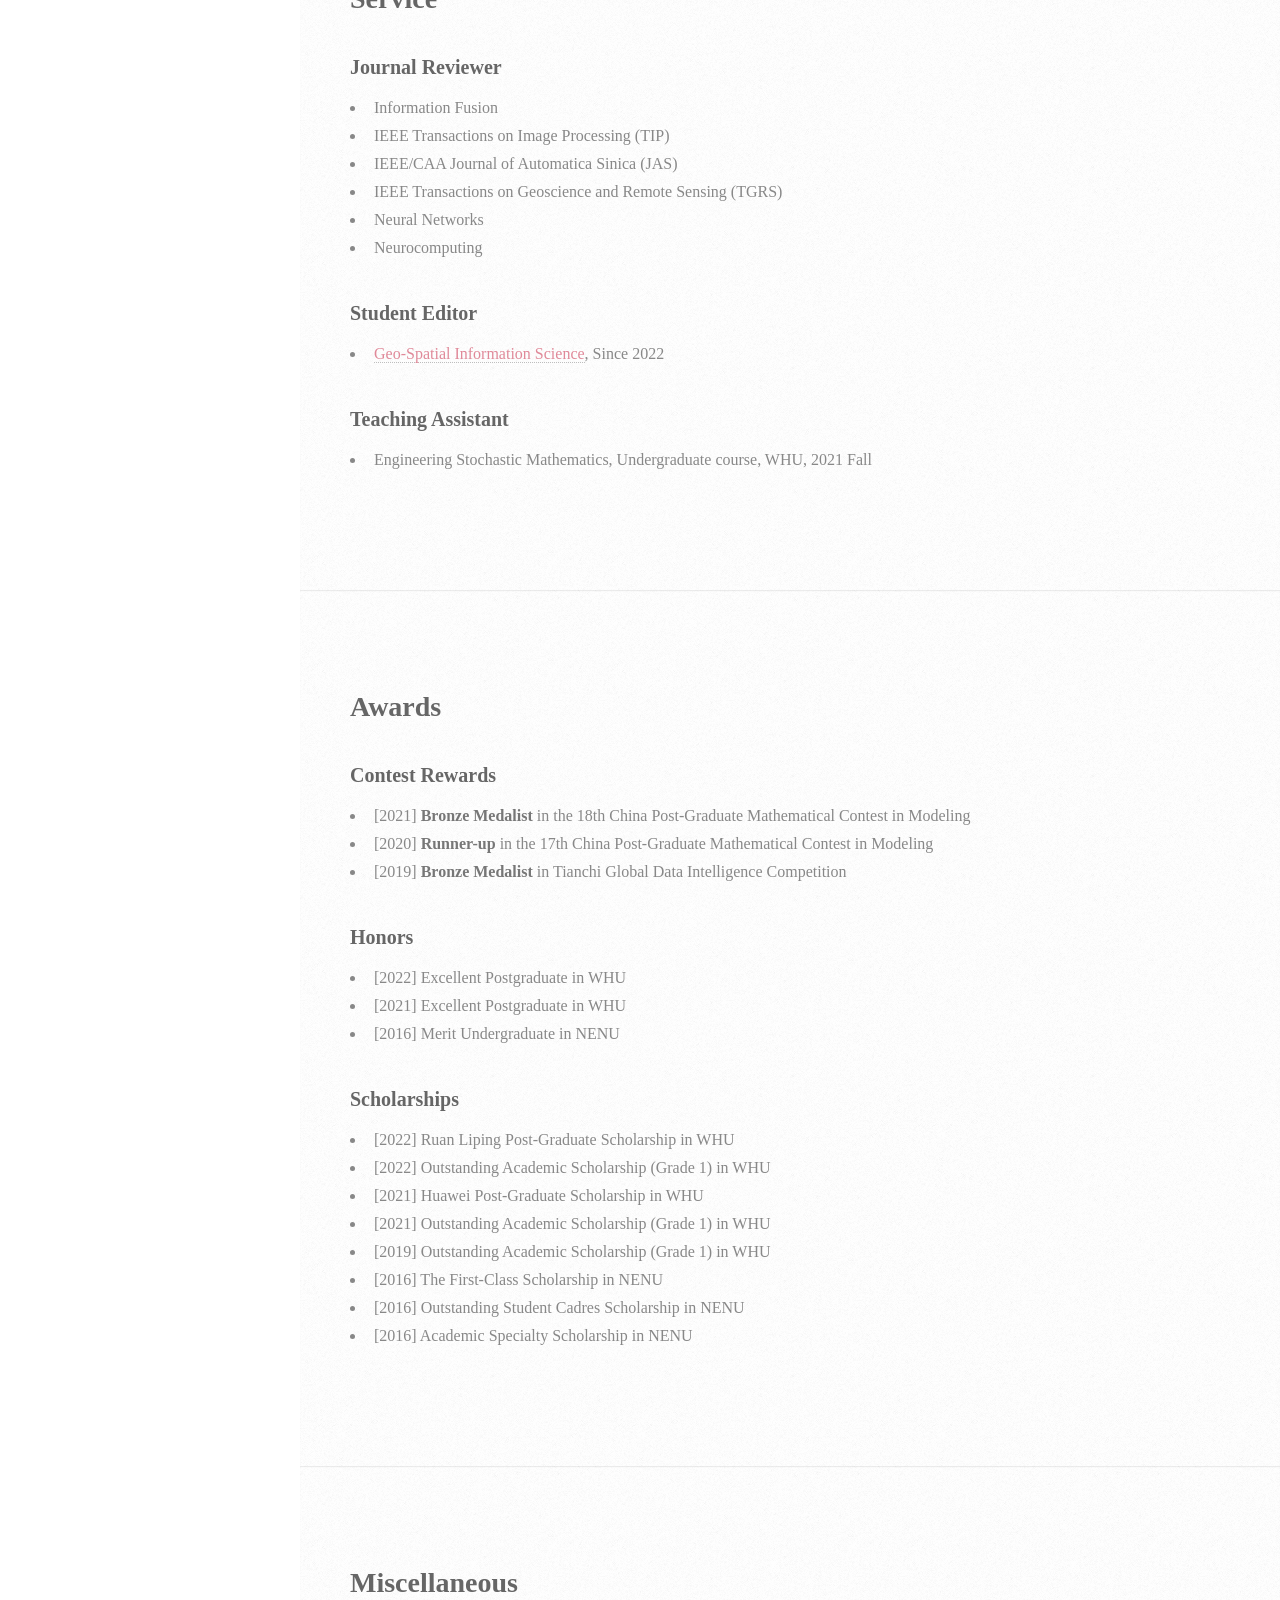
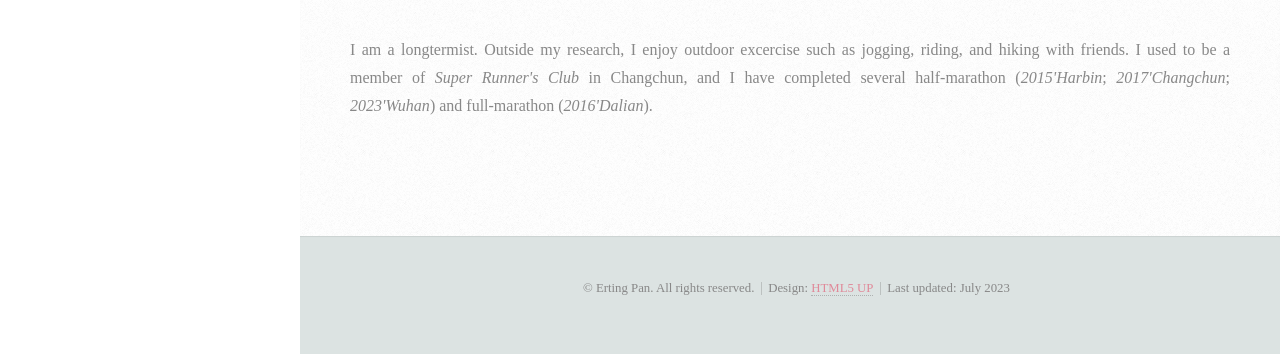
==== commit 67bcef5b: "updates" ====
--- a/index.html
+++ b/index.html
@@ -7,6 +7,7 @@
 <html>
 	<head>
 		<title>Erting Pan</title>
+		<link rel="icon" type="image/jpg" sizes="32x32" href="files/images/marceline_32.jpg">
 		<meta charset="utf-8" />
 		<meta name="viewport" content="width=device-width, initial-scale=1, user-scalable=no" />
 		<link rel="stylesheet" href="assets/css/main.css" />
@@ -37,7 +38,6 @@
 								<li><a href="#miscs" id="contact-link"><span class="icon solid fa-mountain">Miscellaneous</span></a></li>
 							</ul>
 						</nav>
-
 				</div>
 
 				<div class="bottom">
@@ -48,7 +48,6 @@
 							<li><a href="https://scholar.google.com/citations?user=dmHmfuYAAAAJ&hl=zh-CN&oi=ao" class="icon solid fa-graduation-cap"><span class="label">Google Scholar</a></li>
 							<li><a href="https://github.com/EtPan" class="icon brands fa-github"><span class="label">Github</span></a></li>
 							<li><a href="https://www.researchgate.net/profile/Erting-Pan" class="icon brands fa-researchgate"><span class="label">Reserachgate</span></a></li>
-							<li><a href="https://orcid.org/0000-0002-6969-7104" class="icon brands fa-orcid"><span class="label">ORCID</span></a></li>
 						</ul>
 
 				</div>
@@ -69,7 +68,7 @@
     					<p>
 						   I am <strong>a final-year Ph.D. candidate</strong> in the Electronic Information School, 
 						   <a href="https://www.whu.edu.cn/">Wuhan University (WHU)</a>. I am fortunate to be advised by 
-						   Prof. <a href="https://sites.google.com/site/jiayima2013/">Jiayi Ma</a> and Prof. Yong Ma 
+						   Prof. <a href="https://sites.google.com/site/jiayima2013/">Jiayi Ma</a>
 						   in the lab of <a href="http://mvp.whu.edu.cn/">Multi-spectral Vision Processing (MVP)</a>. 
 						   I also closely work with A.P. <a href="https://meixiaoguang.github.io/EN/">Xiaoguang Mei</a> here. 
 						   Previously, I earned my B.Eng. degree from 
@@ -218,7 +217,7 @@
 
 							<p> 
 								This includes some of my recent publications. Check <a href="https://scholar.google.com/citations?user=dmHmfuYAAAAJ&hl=zh-CN&oi=ao">Google Scholar</a> for a more complete list.<br> 
-								Click here and jump to:   <a href="#jour" >Journal Papers</a>, <a href="#pre">Preprints</a>,  <a href="#conf">Conference Papers</a>.
+								Click here and jump to:   <a href="#jour" >Journal Papers</a>, <!--a href="#pre">Preprints</a-->  <a href="#conf">Conference Papers</a>.
 							</p>
 							
 							<header>
@@ -258,7 +257,7 @@
 								<li>
 									<span class="bold" id="J4"> <strong>SQAD: Spatial-Spectral Quasi-Attention Recurrent Network for Hyperspectral Image Denoising</strong> </span><br> 
 									<span> <b><u> Erting Pan</u></b>, Ma Yong, Xiaoguang Mei, Fan Fan, Jun Huang, and Jiayi Ma </span><br> 
-									<span> <em>IEEE Transactions on Geoscience and Remote Sensing, 2022.</em> </span><br> 
+									<span> <em>IEEE Transactions on Geoscience and Remote Sensing (TGRS), 2022.</em> </span><br> 
 									<span> <a href="https://ieeexplore.ieee.org/abstract/document/9732909">URL</a> | 
 											<a href="files/papers/2022TGRS_SQAD.pdf">PDF</a> | 
 											<a href="https://github.com/EtPan/SQAD"> CODE</a>
@@ -282,25 +281,26 @@
 										   <a href="https://github.com/EtPan/N-Net"> CODE</a>
 									</span><br>
 								</li>
-
-							</p>
-							<header style="text-indent:-2.5em">
-								<h4 id = "pre">Preprints</h4>
-							</header>
-			
 								<li>
 									<span class="bold" id="J7"> <strong>Progressive Hyperspectral Image Destriping with An Adaptive Frequencial Focus</strong> </span><br> 
-									<span> <b><u> Erting Pan</u></b>, Ma Yong, Xiaoguang Mei, Fan Fan, and Jiayi Ma </span><br>  
-									<span> <em>Under Review.</em> </span><br> 
-									<span> <a href="files/papers/2023Preprints-PHID.pdf">PDF</a> | 
+									<span> <b><u> Erting Pan</u></b>, Ma Yong, Xiaoguang Mei, Fan Fan, Jun Huang, and Jiayi Ma </span><br>  
+									<span> <em>IEEE Transactions on Geoscience and Remote Sensing (TGRS), In Press.</em> </span><br> 
+									<span> <a href="https://ieeexplore.ieee.org/document/10189870">URL</a> | 
+									<span> <a href="files/papers/2023Preprints-PHID.pdf">PDF</a> |
 										   <a href="https://github.com/EtPan/PHID"> CODE</a>
 									</span><br>
 								</li>
 								<li>
 									<span class="bold" id="J8"> <strong>Hyperspectral Image Destriping and Denoising from a Task Decomposition View</strong></span><br> 
 									<span> <b><u> Erting Pan</u></b>, Ma Yong, Xiaoguang Mei, Fan Fan, and Jiayi Ma </span><br>  
-									<span> <em>Under Review.</em> </span><br> 
-								</li>
+									<span> <em>Pattern Recognition(PR), In Press.</em> </span><br> 
+								</li>
+
+							</p>
+							<!--header style="text-indent:-2.5em">
+								<h4 id = "pre">Preprints</h4>
+							</header!-->
+								
 							</dl>
 
 							<header>
@@ -441,8 +441,8 @@
 
 						<p> 
 							I am a longtermist. Outside my research, I enjoy outdoor excercise such as jogging, riding, and hiking with friends.
-							I used to be a member of <u>Super Runner's Club</u> in Changchun, and I have completed several half-marathon 
-							(<u>2015'Harbin</u>; <u>2017'Changchun</u>; <u>2023'Wuhan</u>) and full-marathon (<u>2016'Dalian</u>).
+							I used to be a member of <i>Super Runner's Club</i> in Changchun, and I have completed several half-marathon 
+							(<i>2015'Harbin</i>; <i>2017'Changchun</i>; <i>2023'Wuhan</i>) and full-marathon (<i>2016'Dalian</i>).
 						</p>
 
 					</div>
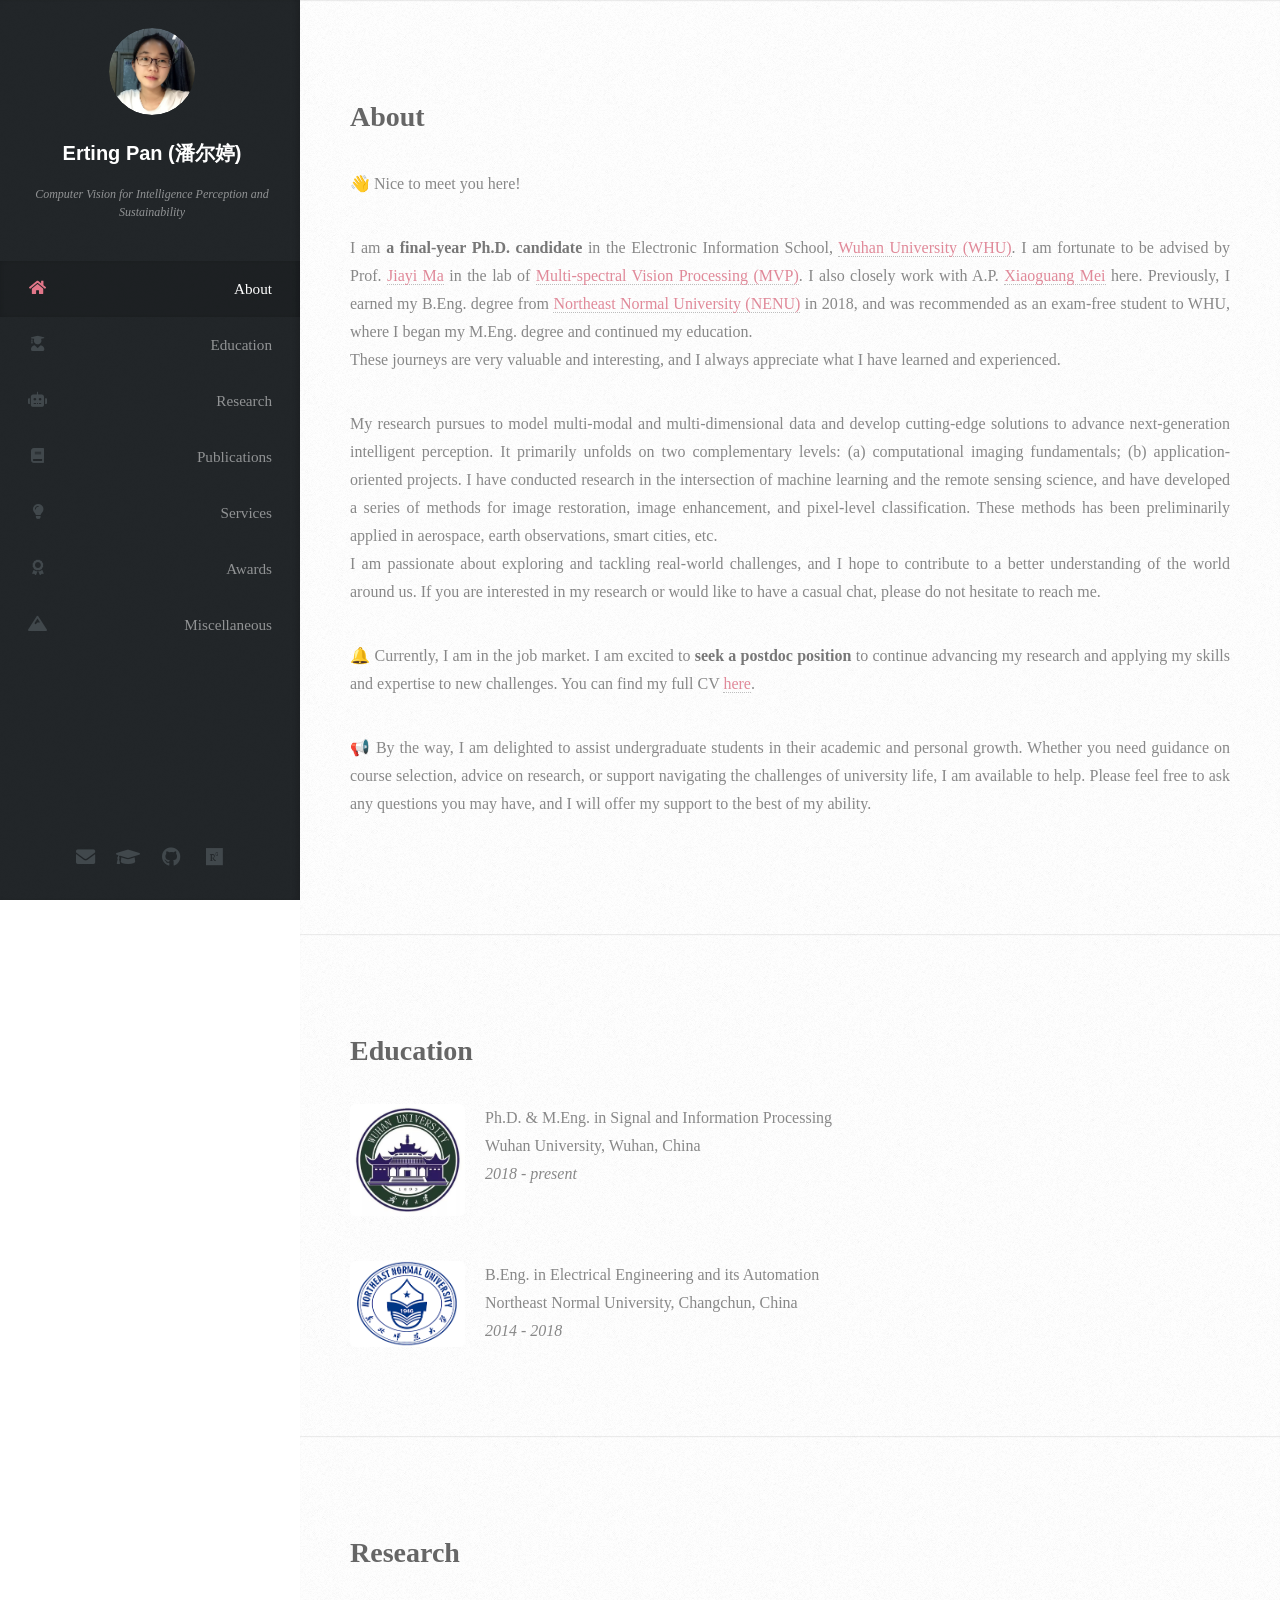
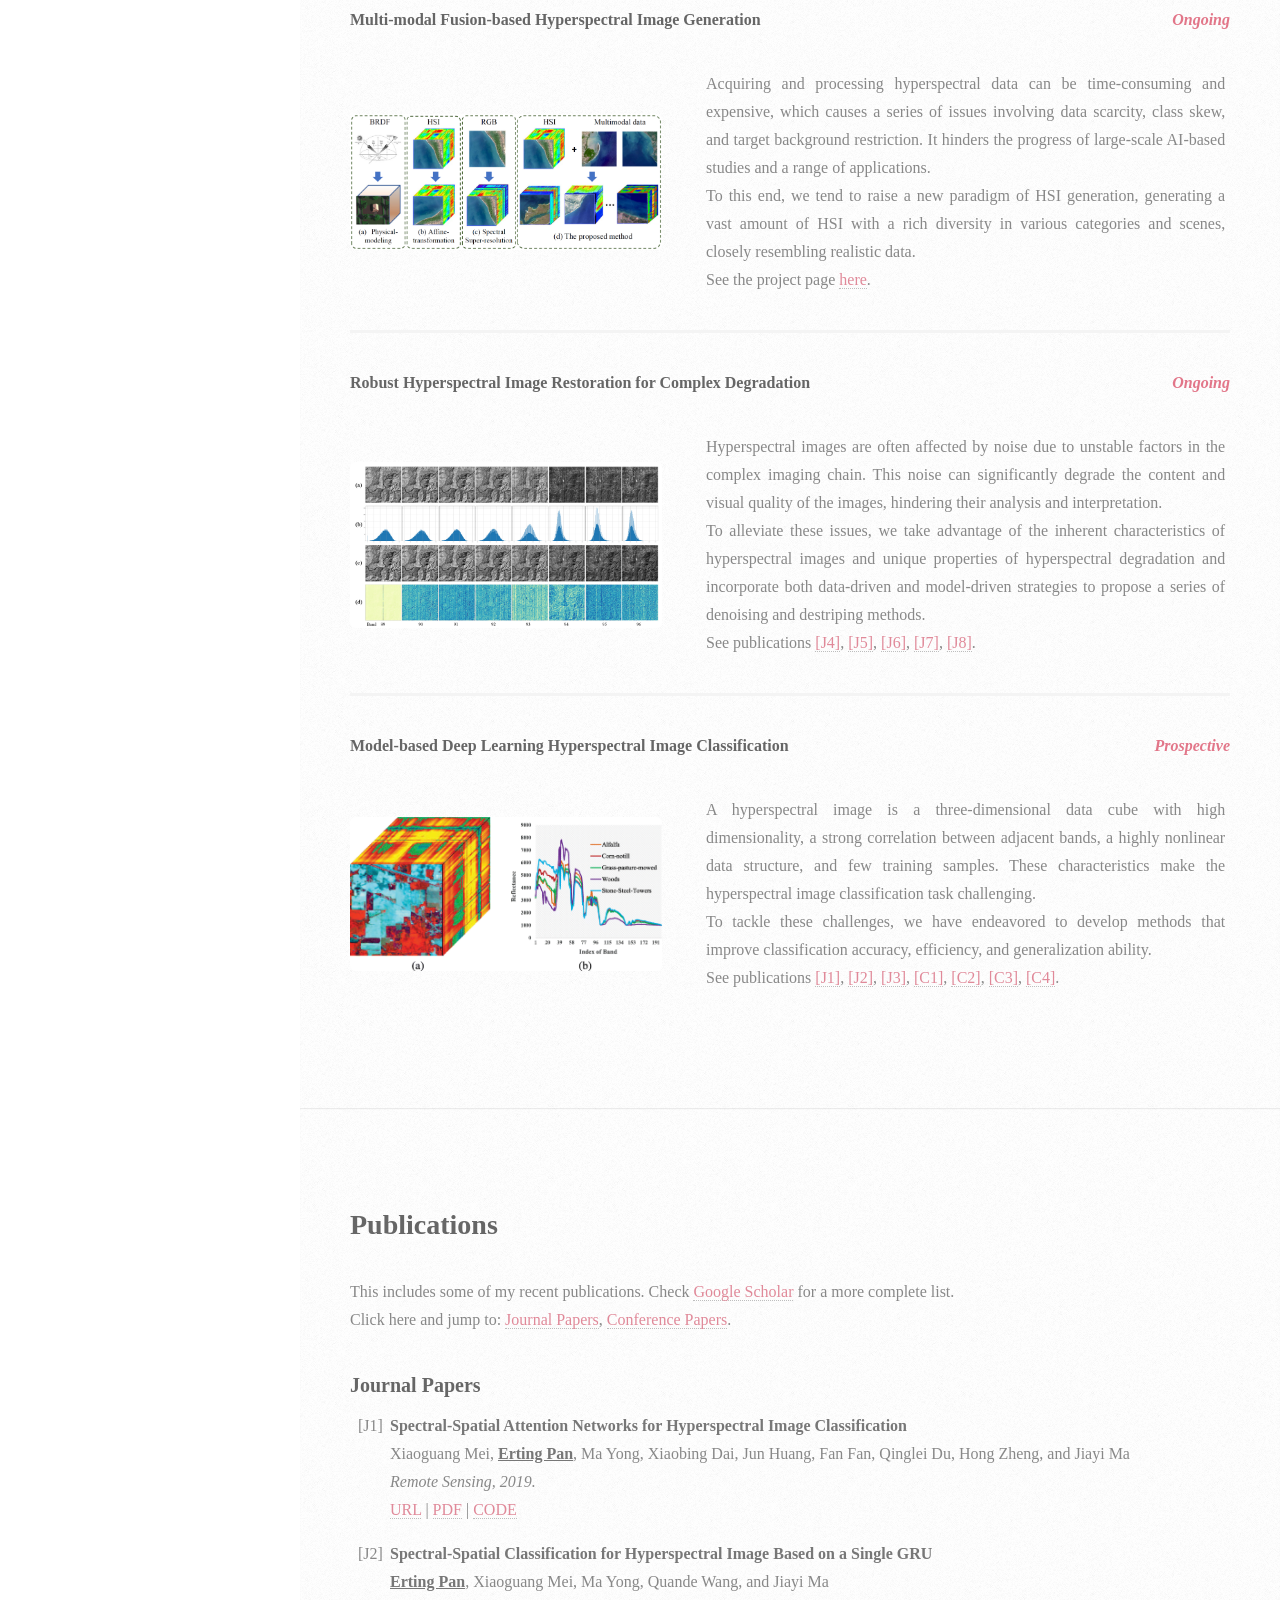
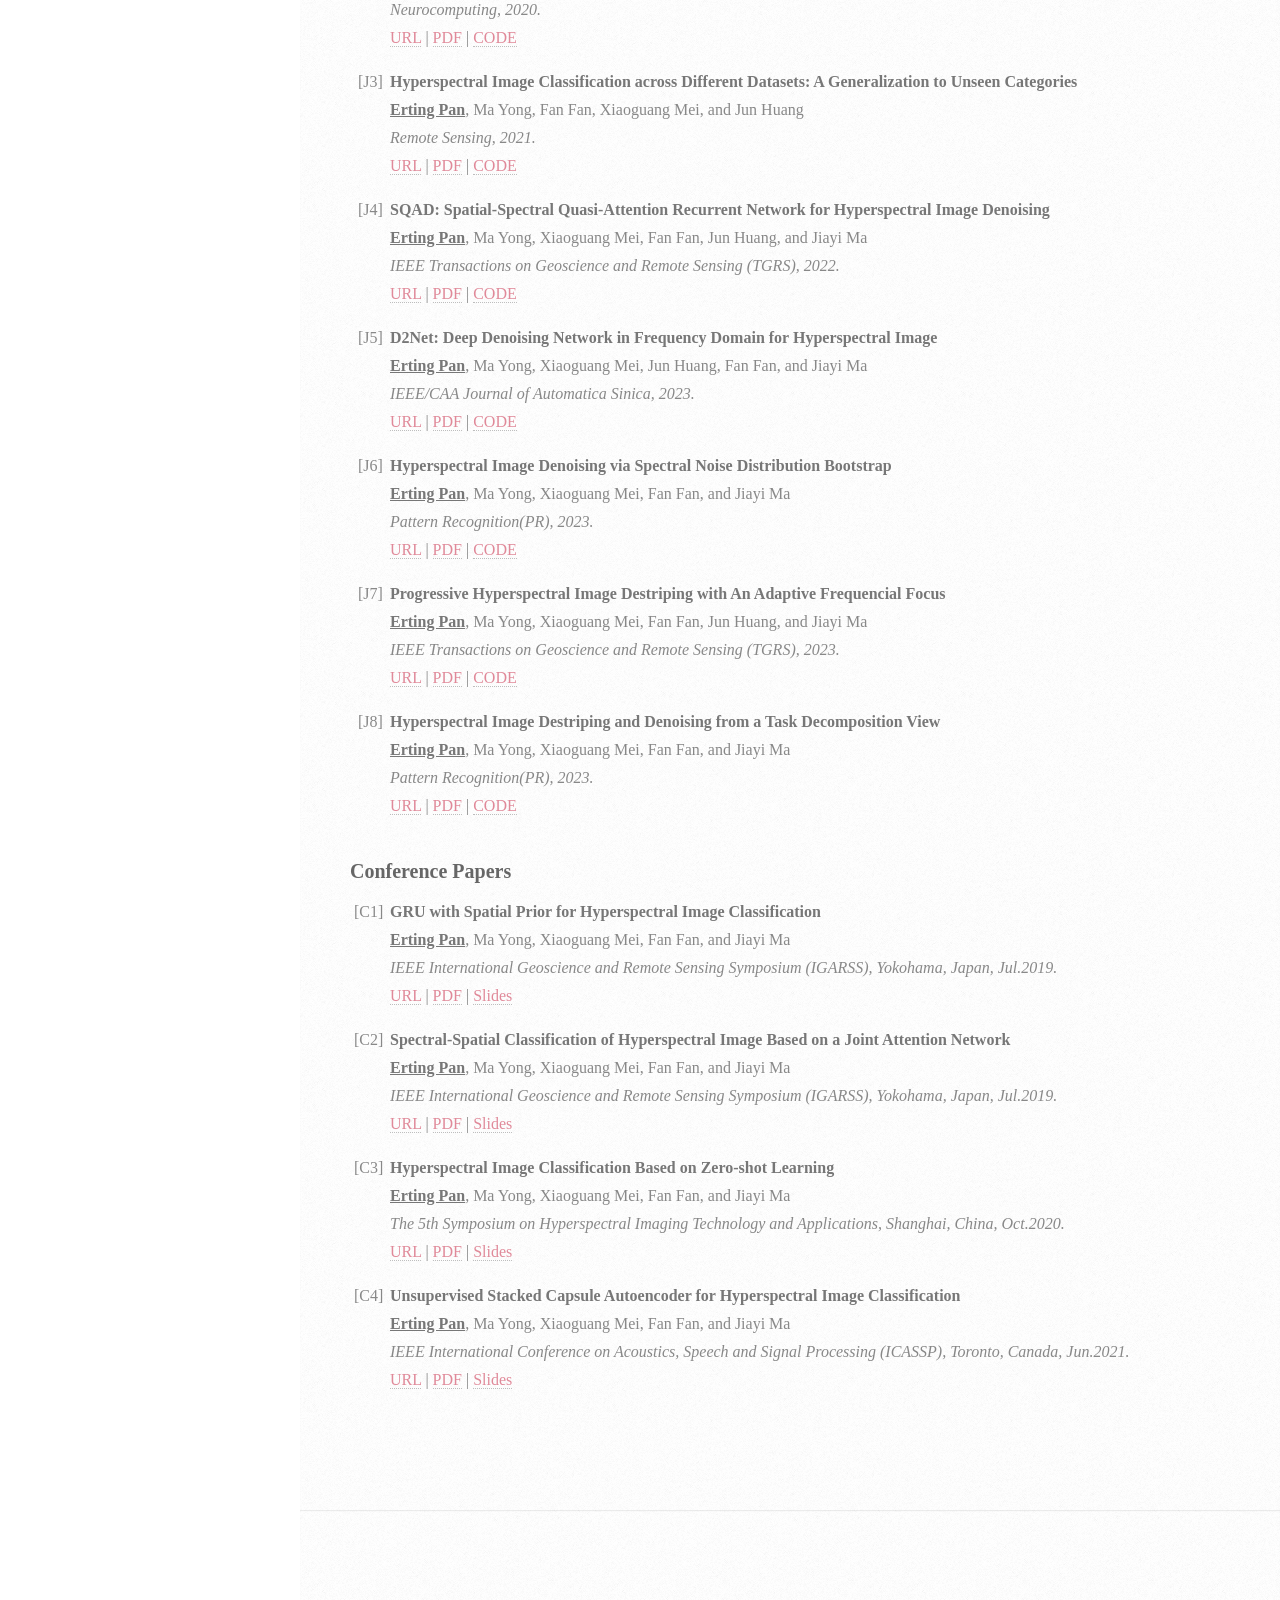
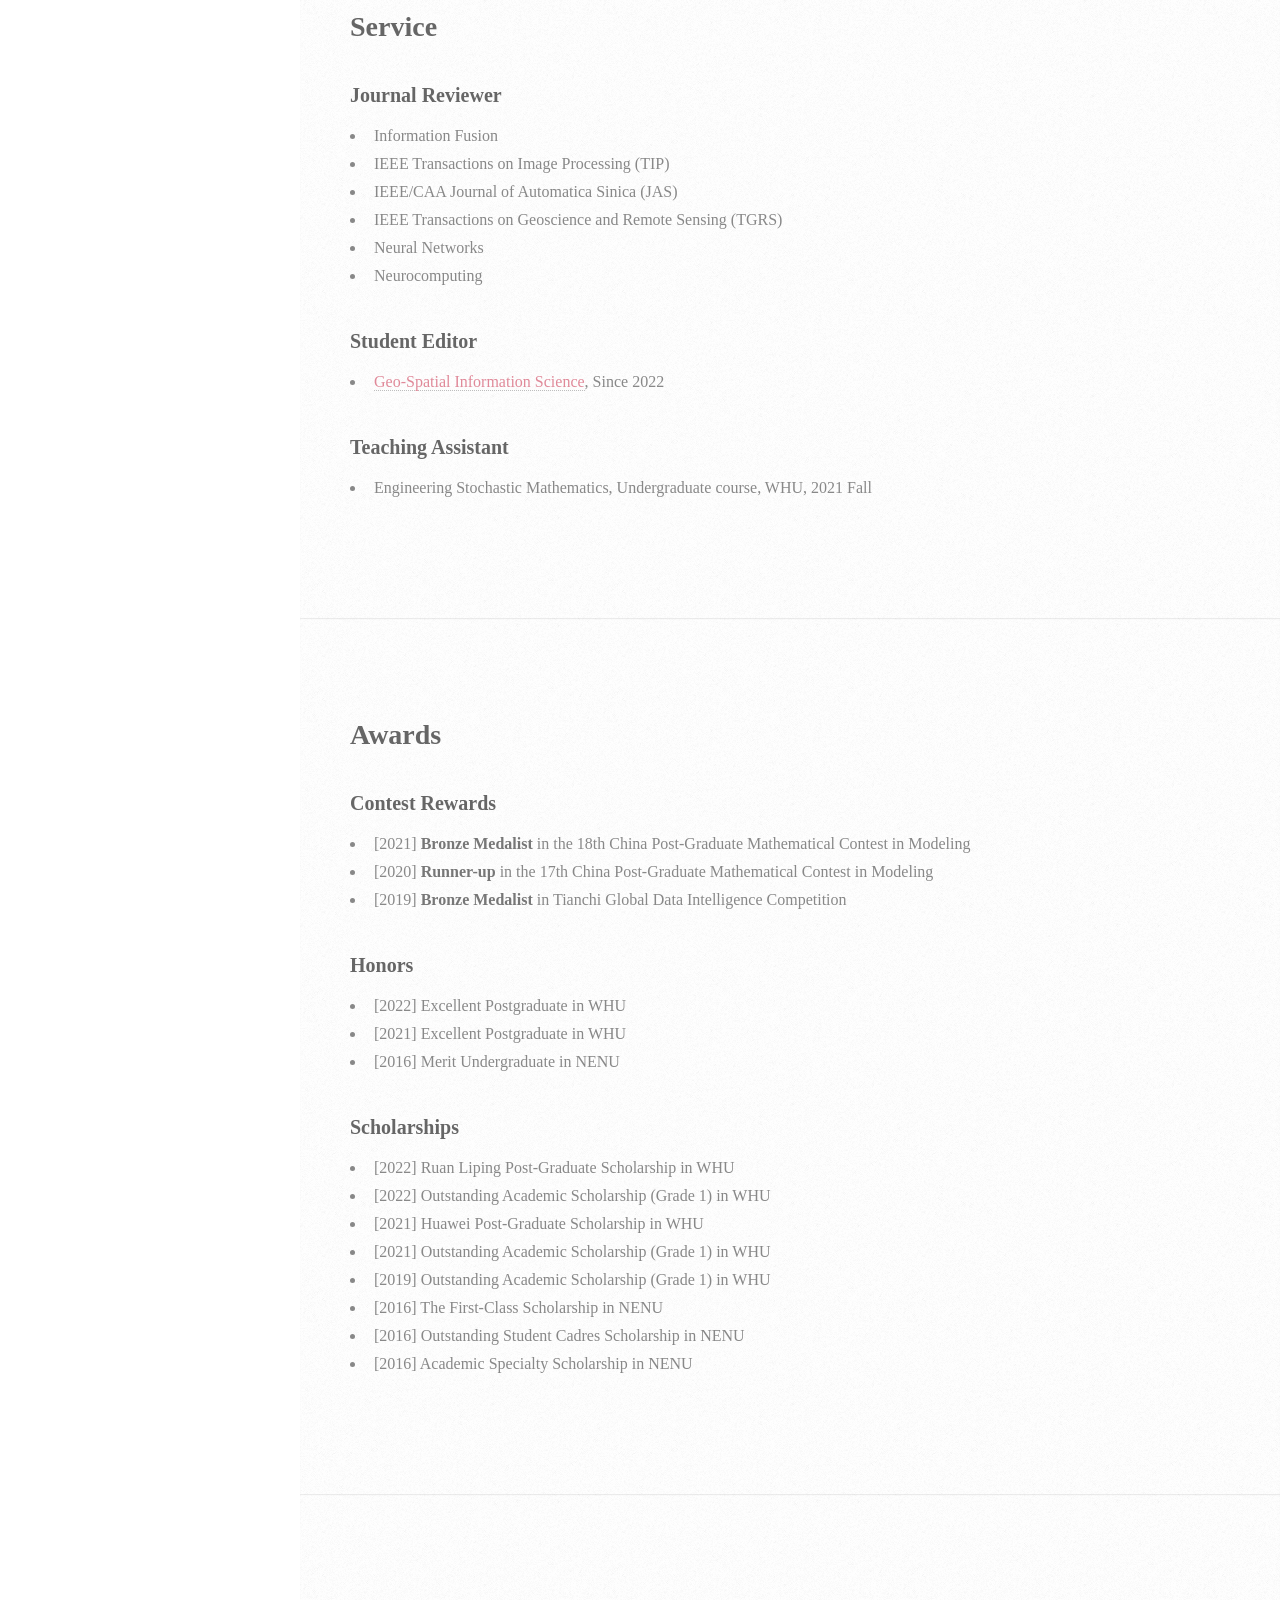
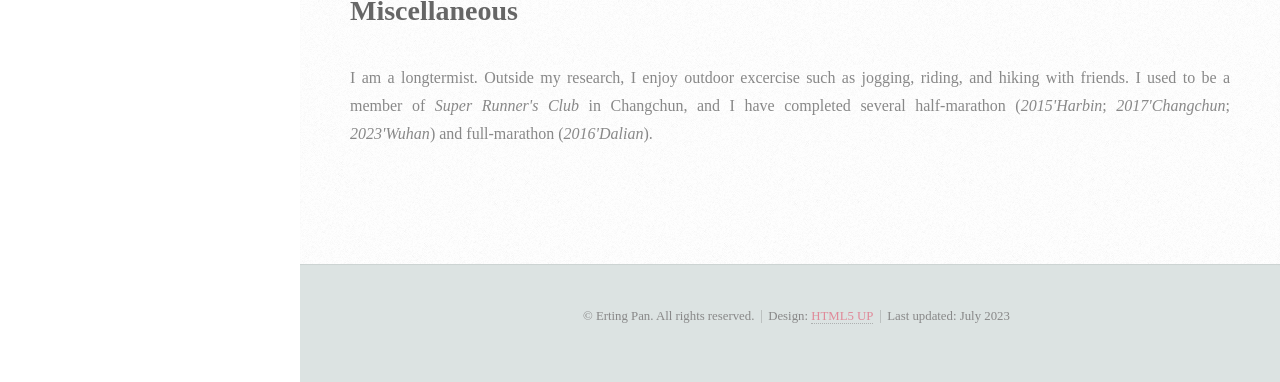
==== commit 90837903: "update" ====
--- a/index.html
+++ b/index.html
@@ -284,16 +284,20 @@
 								<li>
 									<span class="bold" id="J7"> <strong>Progressive Hyperspectral Image Destriping with An Adaptive Frequencial Focus</strong> </span><br> 
 									<span> <b><u> Erting Pan</u></b>, Ma Yong, Xiaoguang Mei, Fan Fan, Jun Huang, and Jiayi Ma </span><br>  
-									<span> <em>IEEE Transactions on Geoscience and Remote Sensing (TGRS), In Press.</em> </span><br> 
+									<span> <em>IEEE Transactions on Geoscience and Remote Sensing (TGRS), 2023.</em> </span><br> 
 									<span> <a href="https://ieeexplore.ieee.org/document/10189870">URL</a> | 
-									<span> <a href="files/papers/2023Preprints-PHID.pdf">PDF</a> |
+									<span> <a href="files/papers/2023TGRS_PHID.pdf">PDF</a> |
 										   <a href="https://github.com/EtPan/PHID"> CODE</a>
 									</span><br>
 								</li>
 								<li>
 									<span class="bold" id="J8"> <strong>Hyperspectral Image Destriping and Denoising from a Task Decomposition View</strong></span><br> 
 									<span> <b><u> Erting Pan</u></b>, Ma Yong, Xiaoguang Mei, Fan Fan, and Jiayi Ma </span><br>  
-									<span> <em>Pattern Recognition(PR), In Press.</em> </span><br> 
+									<span> <em>Pattern Recognition(PR), 2023.</em> </span><br> 
+									<span> <a href="https://doi.org/10.1016/j.patcog.2023.109832">URL</a> | 
+									<span> <a href="files/papers/2023PR_SLDR.pdf">PDF</a> |
+										   <a href="https://github.com/EtPan/SLDR"> CODE</a>
+									</span><br>
 								</li>
 
 							</p>
